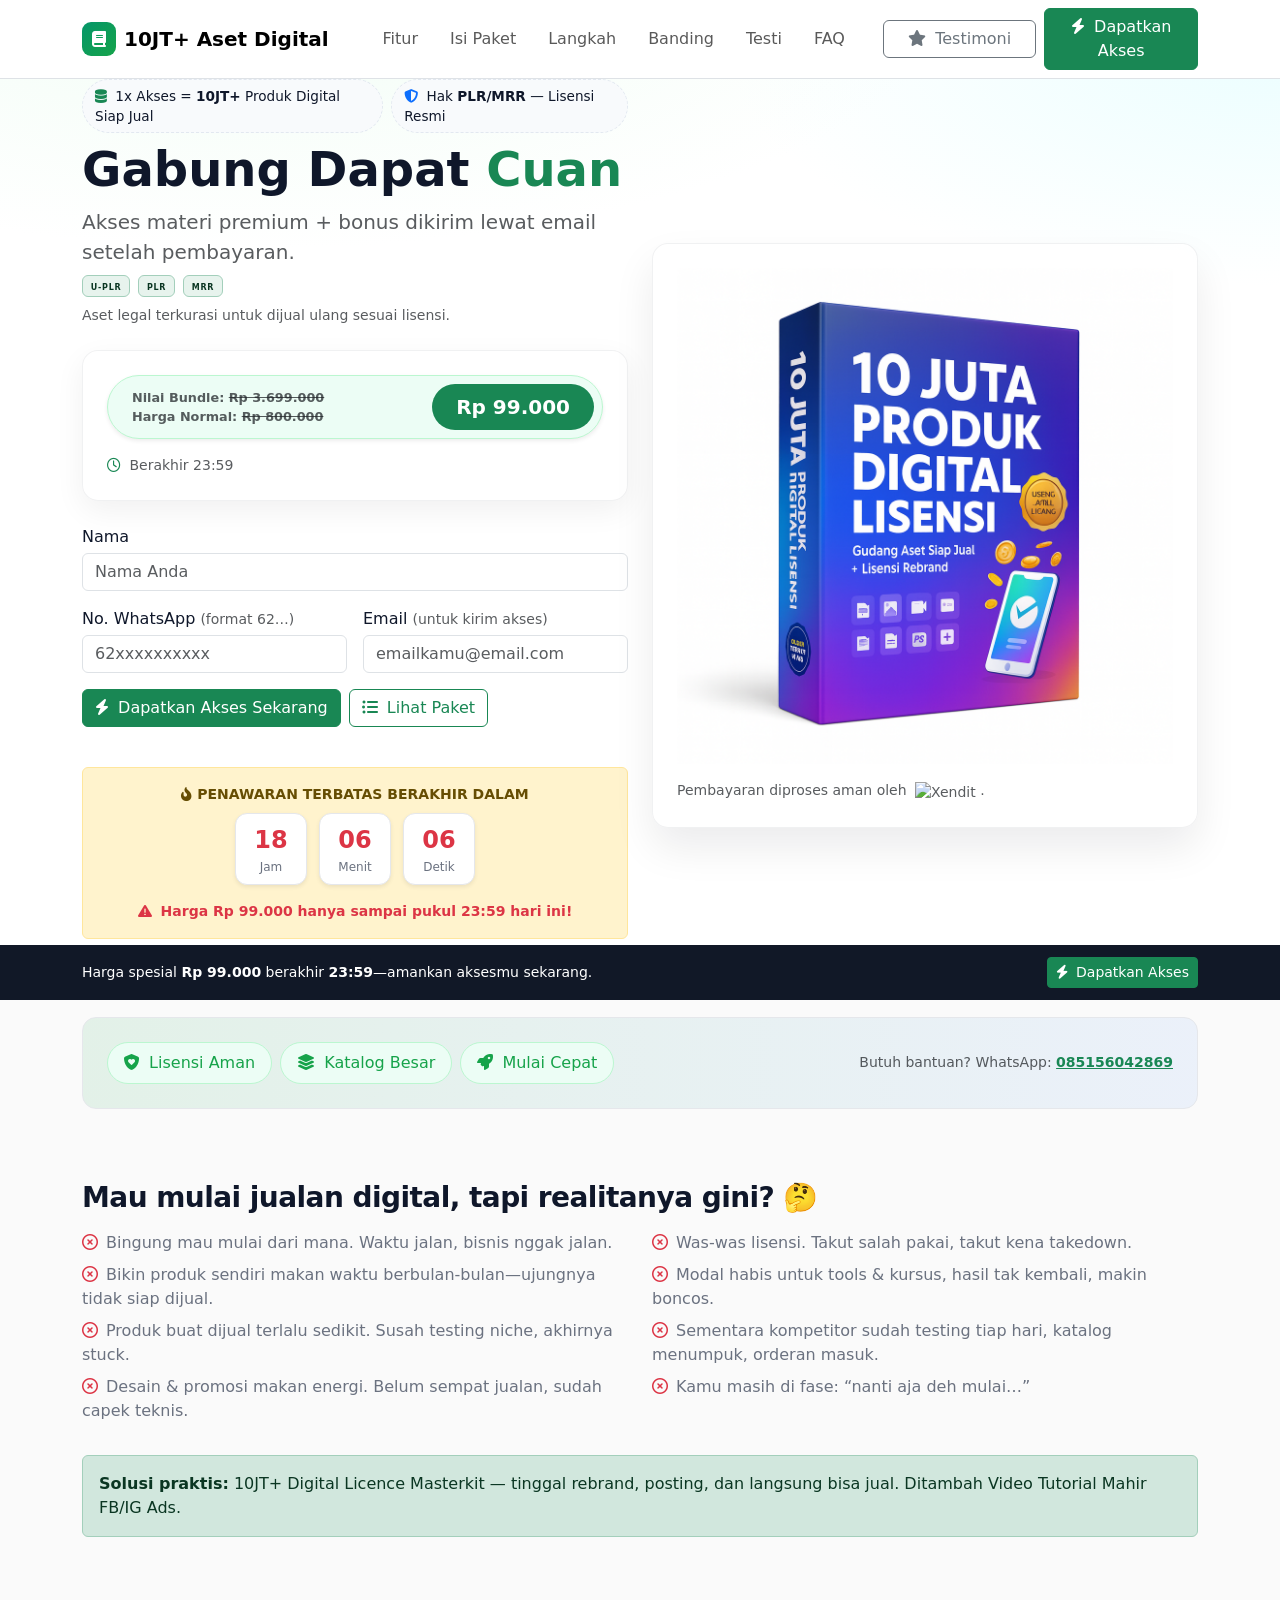
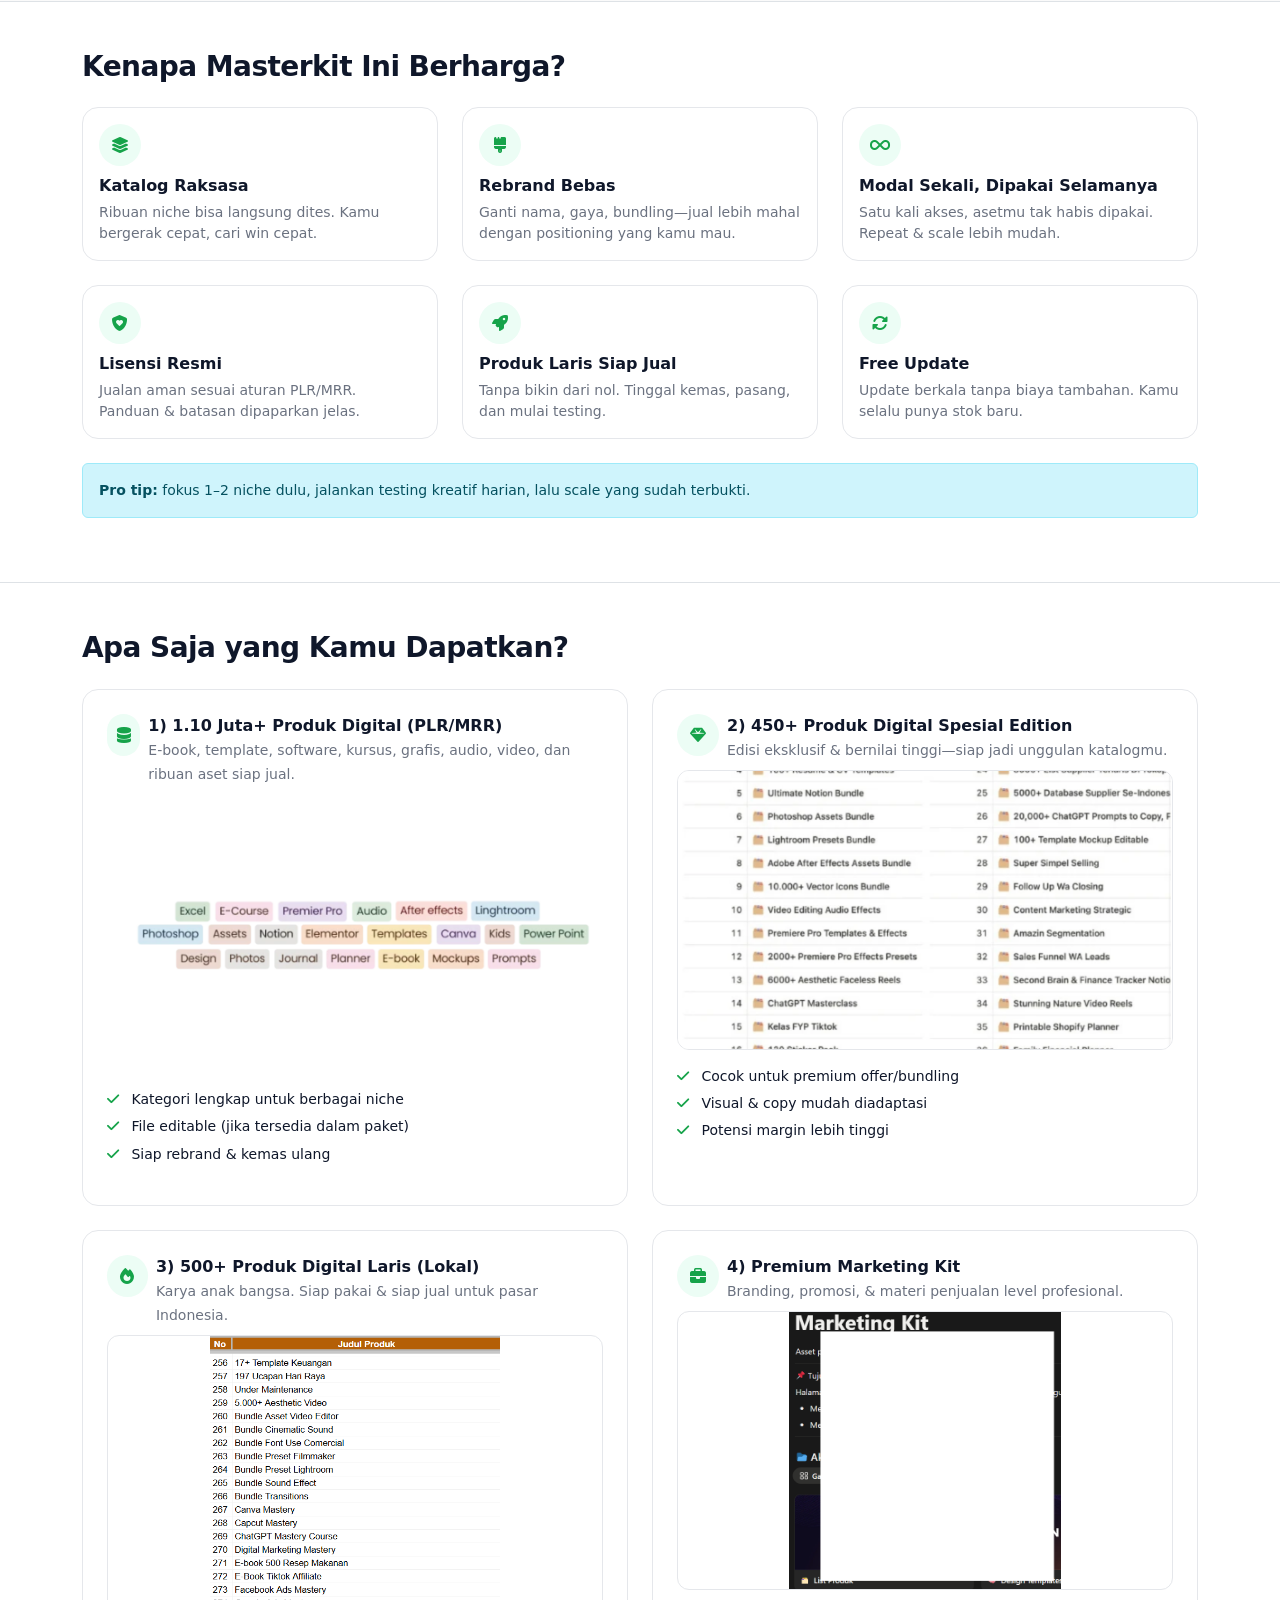
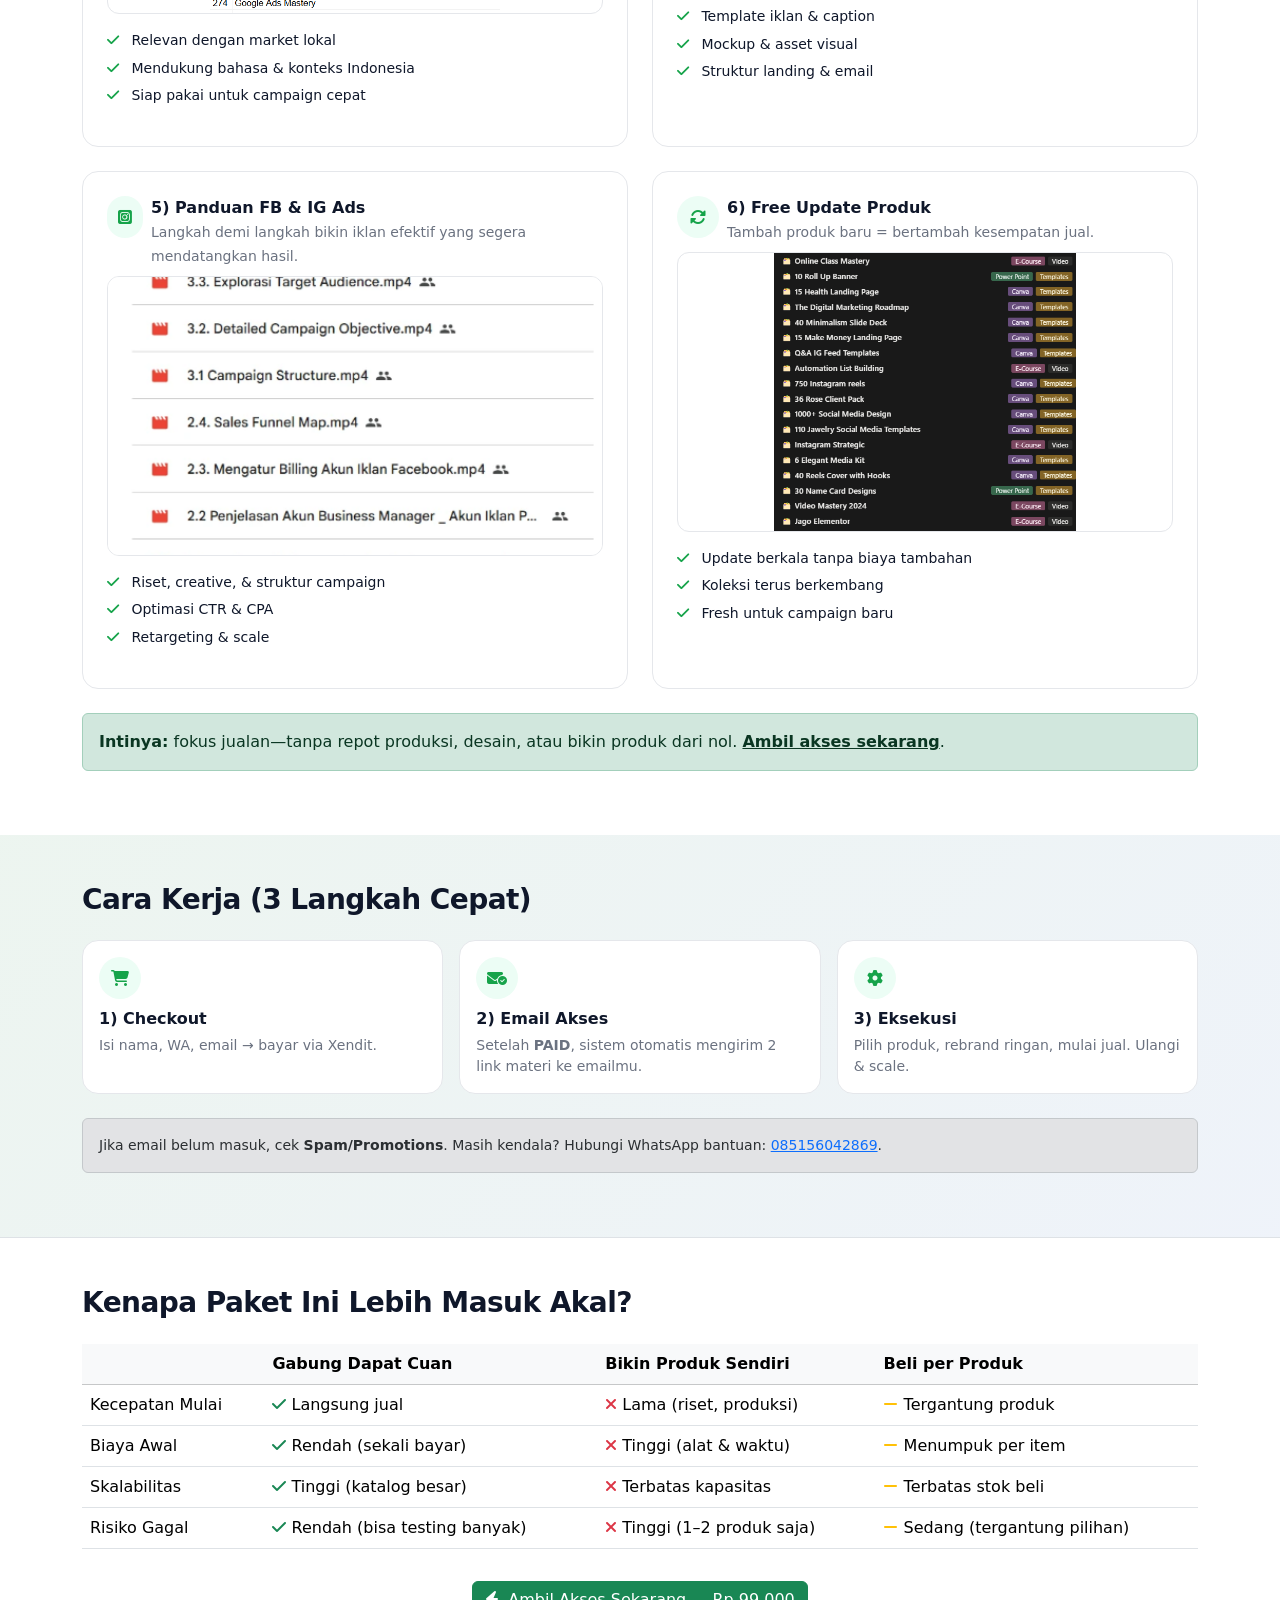
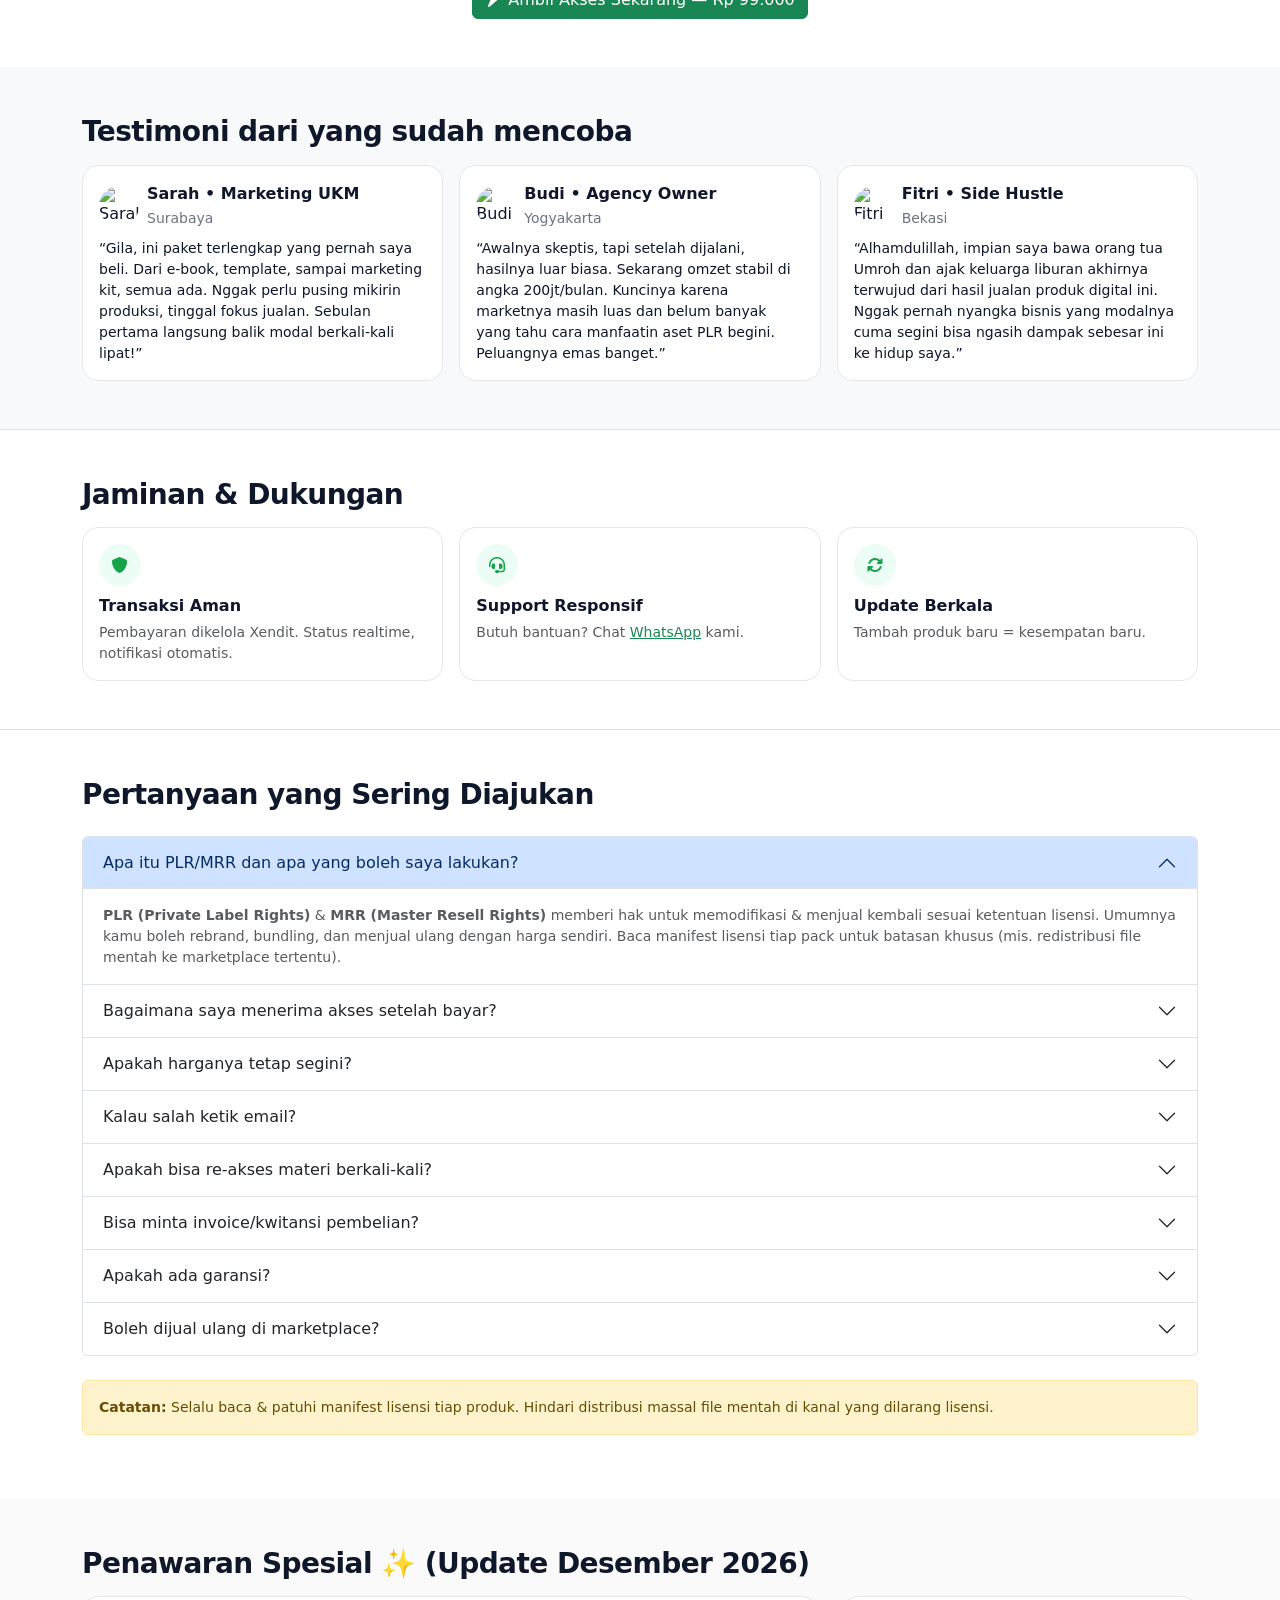
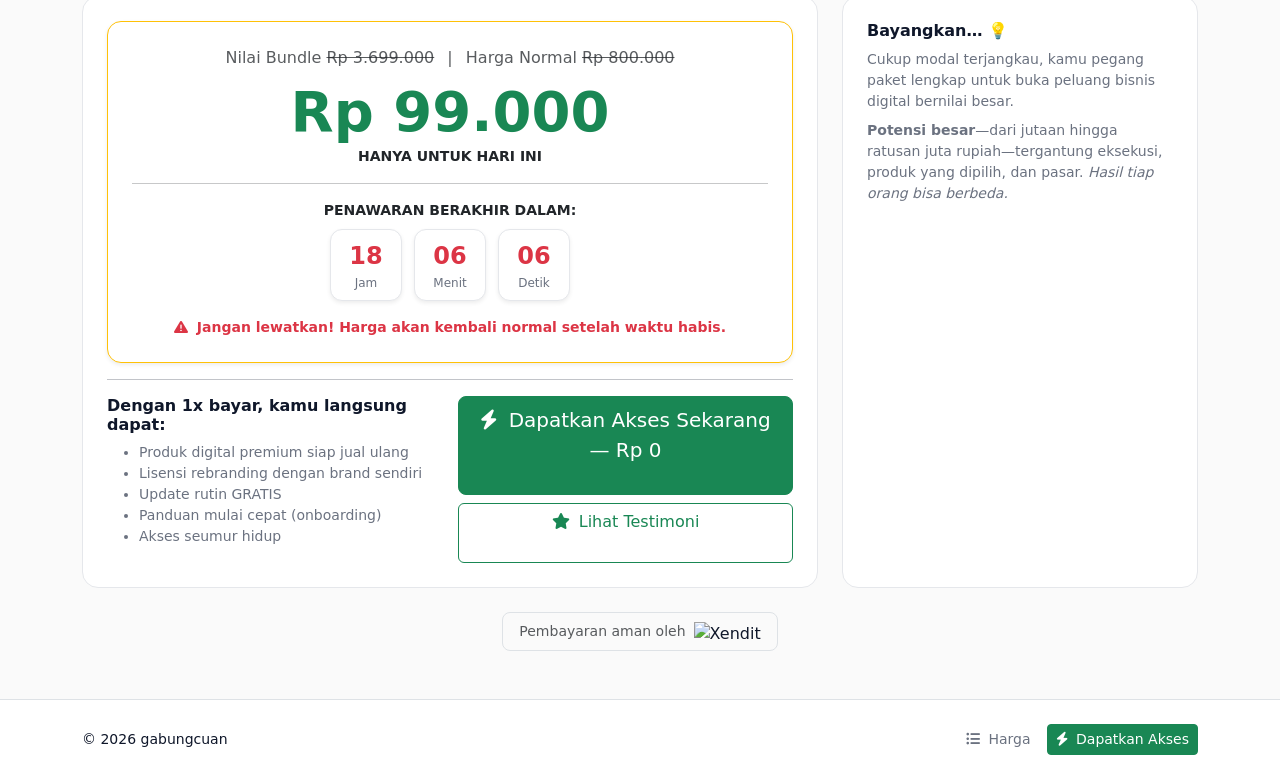
==== index.html @ 5f7d35e4 "Update index.html" ====
<!doctype html>
<html lang="id">
<head>
  <!-- =======================================================================
       INDEX.HTML — GABUNG DAPAT CUAN (Landing + Checkout)
       - Harga diambil dari assets/config.js → CONFIG.PRODUCT_DEFAULT.price
       - Submit form → assets/app.js → /api/create-invoice (Cloudflare Worker)
       - Meta Pixel: assets/pixel.js (pakai CONFIG.PIXEL_ID)
       - JSON-LD: placeholder #schema-product → diisi app.js
       ======================================================================= -->

  <meta charset="utf-8" />
  <title>Gabung Dapat Cuan — 10JT+ Produk Digital Siap Jual (PLR/MRR)</title>
  <meta name="viewport" content="width=device-width, initial-scale=1" />

  <!-- SEO / Open Graph -->
  <meta name="description" content="1x akses, produk digital siap jual ulang (PLR/MRR). Rebrand, posting, langsung jual. Link akses otomatis dikirim ke email setelah pembayaran berhasil." />
  <link rel="canonical" href="/" />
  <meta property="og:title" content="Gabung Dapat Cuan — Produk Digital Siap Jual (PLR/MRR)" />
  <meta property="og:description" content="Masterkit U-PLR, PLR & MRR. Rebrand bebas, katalog raksasa, update gratis. Ambil akses sekarang." />
  <meta property="og:type" content="website" />
  <meta property="og:image" content="assets/cover.jpg" />
  <meta property="og:site_name" content="gabungcuan" />

  <!-- Favicons -->
  <link rel="icon" href="assets/favicon.png" type="image/png" />
  <link rel="apple-touch-icon" href="assets/apple-touch-icon.png" />

  <!-- Bootstrap & Icons -->
  <link href="https://cdn.jsdelivr.net/npm/bootstrap@5.3.3/dist/css/bootstrap.min.css" rel="stylesheet" />
  <link href="https://cdnjs.cloudflare.com/ajax/libs/font-awesome/6.5.2/css/all.min.css" rel="stylesheet" />

  <!-- Custom Styles -->
  <link rel="stylesheet" href="assets/style.css" />

  <style>
    :root{
      --brand:#16a34a; --brand-ink:#0b1220; --muted:#6b7280; --soft:#ecfdf5; --ink:#0f172a;
      --bg:#fafafa; --border:#e5e7eb; --white:#fff;
    }
    html{ scroll-behavior:smooth; }
    body{ color:var(--ink); background:var(--bg); }
    .navbar{ backdrop-filter:saturate(140%) blur(6px); }
    .brand-badge{ width:34px;height:34px;border-radius:9px;background:linear-gradient(135deg,#059669,#16a34a);display:inline-block;position:relative; }
    .brand-badge:after{ content:"\f02d"; font:900 16px "Font Awesome 6 Free"; color:#fff; position:absolute; left:50%; top:50%; transform:translate(-50%,-50%); }
    .hero{
      background:
      radial-gradient(1200px 480px at 20% -10%, #f0fdf4 0, rgba(240,253,244,0) 60%),
      radial-gradient(1000px 420px at 100% 0%, #ecfeff 0, rgba(236,254,255,0) 55%),
      #ffffff;
    }
    .glass{ background:rgba(255,255,255,.7); backdrop-filter:blur(10px); border:1px solid rgba(15,23,42,.06); border-radius:16px; box-shadow:0 20px 40px rgba(2,6,23,.08);}
    .check-pill{ background:#f8fafc;border:1px dashed #e2e8f0;border-radius:999px;padding:.35rem .75rem;font-size:.85rem }
    .icon-circle{ width:42px;height:42px;border-radius:999px;display:inline-flex;align-items:center;justify-content:center;background:var(--soft);color:var(--brand);}
    .muted{ color:var(--muted)!important; }
    .section-title{ font-weight:800; letter-spacing:-.02em; }
    .price-tag{ display:inline-flex;align-items:center;gap:.5rem;background:#eefcf3;border:1px solid #e5e7eb;border-radius:999px;padding:.4rem .8rem;font-weight:600;color:#1f2937; }
    .shadow-soft{ box-shadow:0 10px 30px rgba(2,6,23,.06); }
    .ratio-thumb{ border:1px solid #e5e7eb;border-radius:12px;overflow:hidden; }
    .count-box{ display:flex;gap:.75rem;flex-wrap:wrap; }
    .time{ min-width:72px;text-align:center;padding:.5rem .65rem;border-radius:.75rem;background:#fff;border:1px solid #e5e7eb; }
    .time .num{ font-size:1.5rem;font-weight:800;color:#111827; }
    .time .lab{ font-size:.75rem;color:#6b7280; }
    .floating-cta{ position:fixed;left:0;right:0;bottom:-100px;background:#111827;color:#fff;z-index:9999;transition:bottom .35s ease;padding:.75rem 1rem; }
    .floating-cta.show{ bottom:0; }
    .bg-stripe{ background:linear-gradient(135deg,rgba(22,163,74,.06),rgba(59,130,246,.06)); }
    .smallcaps{font-variant:all-small-caps;letter-spacing:.06em}
    .card-lite{ border:1px solid var(--border); border-radius:16px; background:#fff; }
    .list-check li{ margin-bottom:.4rem; }
    .list-check .fa-check{ color:#16a34a }
    .table-compare th, .table-compare td{ vertical-align:middle; }
    .lh-tight{ line-height:1.2 }
    .badge-soft{
      background:var(--soft);color:var(--brand);border:1px solid #bbf7d0;
    }
    .grid-logos img{ height:30px; opacity:.8 }
    .cta-strip{
      background:linear-gradient(90deg, rgba(22,163,74,.1), rgba(59,130,246,.08));
      border:1px solid var(--border); border-radius:14px;
    }
  </style>

  <!-- 1) Config harus loaded dulu (pakai versioning utk cache-busting) -->
  <script src="assets/config.js?v=2025-10-18-03"></script>
  <!-- 2) Pixel loader (baca CONFIG.PIXEL_ID) -->
  <script src="assets/pixel.js?v=2025-10-18-03" defer></script>

  <!-- JSON-LD diisi dinamis oleh assets/app.js -->
  <script id="schema-product" type="application/ld+json"></script>
</head>
<body>

  <!-- ============================== NAVBAR ============================== -->
  <nav class="navbar navbar-expand-lg bg-white border-bottom sticky-top">
    <div class="container">
      <a class="navbar-brand d-flex align-items-center gap-2" href="#">
        <span class="brand-badge"></span>
        <span class="fw-bold">10JT+ Aset Digital</span>
      </a>

      <button class="navbar-toggler" type="button" data-bs-toggle="collapse" data-bs-target="#nav">
        <span class="navbar-toggler-icon"></span>
      </button>

      <div id="nav" class="collapse navbar-collapse">
        <ul class="navbar-nav mx-auto align-items-lg-center gap-lg-3">
          <li class="nav-item"><a class="nav-link" href="#fitur">Fitur</a></li>
          <li class="nav-item"><a class="nav-link" href="#isi">Isi Paket</a></li>
          <li class="nav-item"><a class="nav-link" href="#langkah">Langkah</a></li>
          <li class="nav-item"><a class="nav-link" href="#banding">Banding</a></li>
          <li class="nav-item"><a class="nav-link" href="#testi">Testi</a></li>
          <li class="nav-item"><a class="nav-link" href="#faq">FAQ</a></li>
        </ul>

        <div class="d-flex align-items-center gap-2 flex-column flex-lg-row mt-3 mt-lg-0">
          <a class="btn btn-outline-secondary w-100 w-lg-auto" href="#testi">
            <i class="fa-solid fa-star me-1"></i> Testimoni
          </a>
          <a class="btn btn-success w-100 w-lg-auto" href="#checkout">
            <i class="fa-solid fa-bolt me-1"></i> Dapatkan Akses
          </a>
        </div>
      </div>
    </div>
  </nav>

  <!-- =============================== HERO =============================== -->
  <section class="hero py-6">
    <div class="container">
      <div class="row g-4 align-items-center">
        <div class="col-lg-6">
          <div class="d-flex align-items-center gap-2 mb-2">
            <span class="check-pill"><i class="fa-solid fa-database me-1 text-success"></i> 1x Akses = <strong>10JT+</strong> Produk Digital Siap Jual</span>
            <span class="check-pill d-none d-md-inline"><i class="fa-solid fa-shield-halved me-1 text-primary"></i> Hak <strong>PLR/MRR</strong> — Lisensi Resmi</span>
          </div>

          <h1 class="display-5 fw-bold mb-2 lh-tight">Gabung Dapat <span class="text-success">Cuan</span></h1>
          <p class="lead text-muted mb-2" id="prodDesc">
            Tanpa produksi sendiri. Rebrand, posting, langsung jual. Katalog besar, niche luas, eksekusi makin cepat.
          </p>

          <div class="d-flex align-items-center gap-2 mb-2">
            <span class="badge bg-success bg-opacity-10 text-success-emphasis border border-success-subtle fw-semibold smallcaps">U-PLR</span>
            <span class="badge bg-success bg-opacity-10 text-success-emphasis border border-success-subtle fw-semibold smallcaps">PLR</span>
            <span class="badge bg-success bg-opacity-10 text-success-emphasis border border-success-subtle fw-semibold smallcaps">MRR</span>
          </div>
          <p class="text-muted small mb-4">Aset legal terkurasi untuk dijual ulang sesuai lisensi.</p>

          <!-- PRICE & DEADLINE -->
          <div class="glass p-3 p-md-4 mb-4 shadow-soft" id="checkout">
            <div class="d-flex align-items-center justify-content-between flex-wrap gap-3">
              <div class="price-tag shadow-sm rounded-pill d-flex align-items-center justify-content-between p-2" style="background-color:#ecfdf5;border:1px solid #bbf7d0;flex-grow:1;">
                <div class="px-3">
                  <span class="d-block text-muted" style="font-size:.8rem;">Nilai Bundle: <s>Rp 3.699.000</s></span>
                  <span class="d-block text-muted" style="font-size:.8rem;">Harga Normal: <s>Rp 800.000</s></span>
                </div>
                <div class="bg-success text-white rounded-pill px-4 py-2">
                  <strong class="fs-5" id="priceBadge">Rp 0</strong>
                </div>
              </div>
              <div class="small text-muted text-nowrap">
                <i class="fa-regular fa-clock me-1 text-success"></i> Berakhir 23:59
              </div>
            </div>
          </div>

          <!-- FORM CHECKOUT -->
          <form id="leadForm" class="row g-3 needs-validation" novalidate>
            <div class="col-12">
              <label class="form-label mb-1">Nama</label>
              <input class="form-control" id="nama" placeholder="Nama Anda" required />
              <div class="invalid-feedback">Nama wajib diisi.</div>
            </div>
            <div class="col-md-6">
              <label class="form-label mb-1">No. WhatsApp <small class="text-muted">(format 62…)</small></label>
              <input class="form-control" id="wa" placeholder="62xxxxxxxxxx" pattern="^62[0-9]{8,15}$" required />
              <div class="invalid-feedback">Gunakan format 62 diikuti angka (contoh: 62812xxxxxxx).</div>
            </div>
            <div class="col-md-6">
              <label class="form-label mb-1">Email <small class="text-muted">(untuk kirim akses)</small></label>
              <input class="form-control" id="email" type="email" placeholder="emailkamu@email.com" required />
              <div class="invalid-feedback">Isi email yang valid.</div>
            </div>
            <div class="col-12 d-grid d-md-flex gap-2">
              <button type="submit" id="btnBayar" class="btn btn-success">
                <i class="fa-solid fa-bolt me-1"></i> Dapatkan Akses Sekarang
              </button>
              <a class="btn btn-outline-success" href="#harga"><i class="fa-solid fa-list-ul me-1"></i> Lihat Paket</a>
            </div>
            <div class="col-12"><div id="msg" class="small text-muted"></div></div>
          </form>

          <!-- Countdown -->
          <div class="alert alert-warning text-center mt-4" role="alert">
            <div class="small text-uppercase fw-bold mb-2">
              <i class="fa-solid fa-fire-flame-curved"></i> Penawaran Terbatas Berakhir Dalam
            </div>
            <div class="count-box justify-content-center" id="countdown">
              <div class="time shadow-sm"><div class="num text-danger" id="h">09</div><div class="lab">Jam</div></div>
              <div class="time shadow-sm"><div class="num text-danger" id="m">44</div><div class="lab">Menit</div></div>
              <div class="time shadow-sm"><div class="num text-danger" id="s">54</div><div class="lab">Detik</div></div>
            </div>
            <div class="small mt-3 fw-bold text-danger">
              <i class="fa-solid fa-triangle-exclamation me-1"></i> Harga <span id="priceInline">Rp 0</span> hanya sampai pukul 23:59 hari ini!
            </div>
          </div>

          <div class="d-flex align-items-center gap-3">
            <a href="#pain" class="btn btn-outline-secondary"><i class="fa-solid fa-circle-down me-1"></i> Kenapa Perlu Sekarang</a>
            <a href="#isi" class="btn btn-link text-decoration-none"><i class="fa-solid fa-box-open me-1"></i> Lihat Isi Paket</a>
          </div>
        </div>

        <div class="col-lg-6">
          <div class="glass p-3 p-md-4">
            <div class="row g-3">
              <div class="col-12">
                <!-- Gambar utama / hero -->
                <img src="assets/1759329657580-1755852698-min.jpg" class="img-fluid" alt="10 Jt+ Asset Digital" loading="lazy" />
              </div>
            </div>
            <div class="mt-3 small text-muted">
              Pembayaran diproses aman oleh
              <img src="https://upload.wikimedia.org/wikipedia/commons/4/47/Xendit_Logo.png" width="72" alt="Xendit" class="ms-1 align-text-top" />
              .
            </div>
          </div><!-- /glass -->
        </div>
      </div>
    </div>
  </section>

  <!-- =============================== TRUST ============================== -->
  <section class="py-4">
    <div class="container">
      <div class="cta-strip p-3 p-md-4 d-flex flex-column flex-md-row align-items-center justify-content-between gap-3">
        <div class="d-flex align-items-center gap-2">
          <span class="badge-soft rounded-pill px-3 py-2"><i class="fa-solid fa-shield-heart me-1"></i> Lisensi Aman</span>
          <span class="badge-soft rounded-pill px-3 py-2"><i class="fa-solid fa-layer-group me-1"></i> Katalog Besar</span>
          <span class="badge-soft rounded-pill px-3 py-2"><i class="fa-solid fa-rocket me-1"></i> Mulai Cepat</span>
        </div>
        <div class="small text-muted">Butuh bantuan? WhatsApp: <a id="waHelp" href="#" class="link-success fw-semibold" target="_blank" rel="noopener">085156042869</a></div>
      </div>
    </div>
  </section>

  <!-- =============================== PAIN =============================== -->
  <section id="pain" class="py-5">
    <div class="container">
      <h2 class="section-title h3 mb-3">Mau mulai jualan digital, tapi realitanya gini? 🤔</h2>
      <div class="row g-3 g-md-4">
        <div class="col-md-6">
          <ul class="list-unstyled muted">
            <li class="mb-2"><i class="fa-regular fa-circle-xmark me-2 text-danger"></i>Bingung mau mulai dari mana. Waktu jalan, bisnis nggak jalan.</li>
            <li class="mb-2"><i class="fa-regular fa-circle-xmark me-2 text-danger"></i>Bikin produk sendiri makan waktu berbulan-bulan—ujungnya tidak siap dijual.</li>
            <li class="mb-2"><i class="fa-regular fa-circle-xmark me-2 text-danger"></i>Produk buat dijual terlalu sedikit. Susah testing niche, akhirnya stuck.</li>
            <li class="mb-2"><i class="fa-regular fa-circle-xmark me-2 text-danger"></i>Desain & promosi makan energi. Belum sempat jualan, sudah capek teknis.</li>
          </ul>
        </div>
        <div class="col-md-6">
          <ul class="list-unstyled muted">
            <li class="mb-2"><i class="fa-regular fa-circle-xmark me-2 text-danger"></i>Was-was lisensi. Takut salah pakai, takut kena takedown.</li>
            <li class="mb-2"><i class="fa-regular fa-circle-xmark me-2 text-danger"></i>Modal habis untuk tools & kursus, hasil tak kembali, makin boncos.</li>
            <li class="mb-2"><i class="fa-regular fa-circle-xmark me-2 text-danger"></i>Sementara kompetitor sudah testing tiap hari, katalog menumpuk, orderan masuk.</li>
            <li class="mb-2"><i class="fa-regular fa-circle-xmark me-2 text-danger"></i>Kamu masih di fase: “nanti aja deh mulai…”</li>
          </ul>
        </div>
      </div>
      <div class="alert alert-success mt-3"><strong>Solusi praktis:</strong> 10JT+ Digital Licence Masterkit — tinggal rebrand, posting, dan langsung bisa jual. Ditambah Video Tutorial Mahir FB/IG Ads.</div>
    </div>
  </section>

  <!-- ============================== BENEFIT ============================= -->
  <section id="fitur" class="py-5 bg-white border-top">
    <div class="container">
      <h2 class="section-title h3 mb-4">Kenapa Masterkit Ini Berharga?</h2>
      <div class="row g-3 g-md-4">
        <div class="col-md-4">
          <div class="p-3 card-lite h-100">
            <div class="icon-circle mb-2"><i class="fa-solid fa-layer-group"></i></div>
            <div class="fw-semibold mb-1">Katalog Raksasa</div>
            <div class="muted small">Ribuan niche bisa langsung dites. Kamu bergerak cepat, cari win cepat.</div>
          </div>
        </div>
        <div class="col-md-4">
          <div class="p-3 card-lite h-100">
            <div class="icon-circle mb-2"><i class="fa-solid fa-brush"></i></div>
            <div class="fw-semibold mb-1">Rebrand Bebas</div>
            <div class="muted small">Ganti nama, gaya, bundling—jual lebih mahal dengan positioning yang kamu mau.</div>
          </div>
        </div>
        <div class="col-md-4">
          <div class="p-3 card-lite h-100">
            <div class="icon-circle mb-2"><i class="fa-solid fa-infinity"></i></div>
            <div class="fw-semibold mb-1">Modal Sekali, Dipakai Selamanya</div>
            <div class="muted small">Satu kali akses, asetmu tak habis dipakai. Repeat & scale lebih mudah.</div>
          </div>
        </div>

        <div class="col-md-4">
          <div class="p-3 card-lite h-100">
            <div class="icon-circle mb-2"><i class="fa-solid fa-shield-heart"></i></div>
            <div class="fw-semibold mb-1">Lisensi Resmi</div>
            <div class="muted small">Jualan aman sesuai aturan PLR/MRR. Panduan & batasan dipaparkan jelas.</div>
          </div>
        </div>
        <div class="col-md-4">
          <div class="p-3 card-lite h-100">
            <div class="icon-circle mb-2"><i class="fa-solid fa-rocket"></i></div>
            <div class="fw-semibold mb-1">Produk Laris Siap Jual</div>
            <div class="muted small">Tanpa bikin dari nol. Tinggal kemas, pasang, dan mulai testing.</div>
          </div>
        </div>
        <div class="col-md-4">
          <div class="p-3 card-lite h-100">
            <div class="icon-circle mb-2"><i class="fa-solid fa-rotate"></i></div>
            <div class="fw-semibold mb-1">Free Update</div>
            <div class="muted small">Update berkala tanpa biaya tambahan. Kamu selalu punya stok baru.</div>
          </div>
        </div>
      </div>

      <div class="alert alert-info mt-4 small">
        <strong>Pro tip:</strong> fokus 1–2 niche dulu, jalankan testing kreatif harian, lalu scale yang sudah terbukti.
      </div>
    </div>
  </section>

  <!-- ============================= WHAT YOU GET ========================= -->
  <section id="isi" class="py-5 bg-white border-top">
    <div class="container">
      <h2 class="section-title h3 mb-4">Apa Saja yang Kamu Dapatkan?</h2>

      <div class="row g-4">
        <div class="col-md-6">
          <div class="p-4 card-lite h-100">
            <div class="d-flex align-items-start gap-2 mb-2">
              <span class="icon-circle"><i class="fa-solid fa-database"></i></span>
              <div>
                <div class="fw-semibold">1) 1.10 Juta+ Produk Digital (PLR/MRR)</div>
                <small class="muted">E-book, template, software, kursus, grafis, audio, video, dan ribuan aset siap jual.</small>
              </div>
            </div>
            <div class="ratio ratio-16x9 bg-white">
              <img src="assets/kisi-kisi-produk.jpg" class="object-fit-contain" alt="Kisi-kisi Produk" loading="lazy" />
            </div>
            <ul class="list-unstyled list-check mt-3 small">
              <li><i class="fa-solid fa-check me-2"></i> Kategori lengkap untuk berbagai niche</li>
              <li><i class="fa-solid fa-check me-2"></i> File editable (jika tersedia dalam paket)</li>
              <li><i class="fa-solid fa-check me-2"></i> Siap rebrand & kemas ulang</li>
            </ul>
          </div>
        </div>

        <div class="col-md-6">
          <div class="p-4 card-lite h-100">
            <div class="d-flex align-items-start gap-2 mb-2">
              <span class="icon-circle"><i class="fa-solid fa-gem"></i></span>
              <div>
                <div class="fw-semibold">2) 450+ Produk Digital Spesial Edition</div>
                <small class="muted">Edisi eksklusif & bernilai tinggi—siap jadi unggulan katalogmu.</small>
              </div>
            </div>
            <div class="ratio ratio-16x9 ratio-thumb bg-white">
              <img src="assets/spesial-edition.jpg" class="w-100 h-100 object-fit-cover" alt="Spesial Edition" loading="lazy" />
            </div>
            <ul class="list-unstyled list-check mt-3 small">
              <li><i class="fa-solid fa-check me-2"></i> Cocok untuk premium offer/bundling</li>
              <li><i class="fa-solid fa-check me-2"></i> Visual & copy mudah diadaptasi</li>
              <li><i class="fa-solid fa-check me-2"></i> Potensi margin lebih tinggi</li>
            </ul>
          </div>
        </div>

        <div class="col-md-6">
          <div class="p-4 card-lite h-100">
            <div class="d-flex align-items-start gap-2 mb-2">
              <span class="icon-circle"><i class="fa-solid fa-fire"></i></span>
              <div>
                <div class="fw-semibold">3) 500+ Produk Digital Laris (Lokal)</div>
                <small class="muted">Karya anak bangsa. Siap pakai & siap jual untuk pasar Indonesia.</small>
              </div>
            </div>
            <div class="ratio ratio-16x9 ratio-thumb bg-white">
              <img src="assets/laris-lokal.jpg" class="object-fit-contain" alt="Produk Laris Lokal" loading="lazy" />
            </div>
            <ul class="list-unstyled list-check mt-3 small">
              <li><i class="fa-solid fa-check me-2"></i> Relevan dengan market lokal</li>
              <li><i class="fa-solid fa-check me-2"></i> Mendukung bahasa & konteks Indonesia</li>
              <li><i class="fa-solid fa-check me-2"></i> Siap pakai untuk campaign cepat</li>
            </ul>
          </div>
        </div>

        <div class="col-md-6">
          <div class="p-4 card-lite h-100">
            <div class="d-flex align-items-start gap-2 mb-2">
              <span class="icon-circle"><i class="fa-solid fa-briefcase"></i></span>
              <div>
                <div class="fw-semibold">4) Premium Marketing Kit</div>
                <small class="muted">Branding, promosi, & materi penjualan level profesional.</small>
              </div>
            </div>
            <div class="ratio ratio-16x9 ratio-thumb bg-white">
              <img src="assets/1755760411026-Desain-tanpa-judul-10.jpg" class="object-fit-contain" alt="Marketing Kit" loading="lazy" />
            </div>
            <ul class="list-unstyled list-check mt-3 small">
              <li><i class="fa-solid fa-check me-2"></i> Template iklan & caption</li>
              <li><i class="fa-solid fa-check me-2"></i> Mockup & asset visual</li>
              <li><i class="fa-solid fa-check me-2"></i> Struktur landing & email</li>
            </ul>
          </div>
        </div>

        <div class="col-md-6">
          <div class="p-4 card-lite h-100">
            <div class="d-flex align-items-start gap-2 mb-2">
              <span class="icon-circle"><i class="fa-brands fa-square-instagram"></i></span>
              <div>
                <div class="fw-semibold">5) Panduan FB & IG Ads</div>
                <small class="muted">Langkah demi langkah bikin iklan efektif yang segera mendatangkan hasil.</small>
              </div>
            </div>
            <div class="ratio ratio-16x9 ratio-thumb bg-white">
              <img src="assets/panduan-ads.jpg" class="w-100 h-100 object-fit-cover" alt="Panduan Ads" loading="lazy" />
            </div>
            <ul class="list-unstyled list-check mt-3 small">
              <li><i class="fa-solid fa-check me-2"></i> Riset, creative, & struktur campaign</li>
              <li><i class="fa-solid fa-check me-2"></i> Optimasi CTR & CPA</li>
              <li><i class="fa-solid fa-check me-2"></i> Retargeting & scale</li>
            </ul>
          </div>
        </div>

        <div class="col-md-6">
          <div class="p-4 card-lite h-100">
            <div class="d-flex align-items-start gap-2 mb-2">
              <span class="icon-circle"><i class="fa-solid fa-rotate"></i></span>
              <div>
                <div class="fw-semibold">6) Free Update Produk</div>
                <small class="muted">Tambah produk baru = bertambah kesempatan jual.</small>
              </div>
            </div>
            <div class="ratio ratio-16x9 ratio-thumb bg-white">
              <img src="assets/update-rutin.jpg" class="object-fit-contain" alt="Update Produk" loading="lazy" />
            </div>
            <ul class="list-unstyled list-check mt-3 small">
              <li><i class="fa-solid fa-check me-2"></i> Update berkala tanpa biaya tambahan</li>
              <li><i class="fa-solid fa-check me-2"></i> Koleksi terus berkembang</li>
              <li><i class="fa-solid fa-check me-2"></i> Fresh untuk campaign baru</li>
            </ul>
          </div>
        </div>
      </div>

      <div class="alert alert-success mt-4">
        <strong>Intinya:</strong> fokus jualan—tanpa repot produksi, desain, atau bikin produk dari nol. <a href="#checkout" class="alert-link">Ambil akses sekarang</a>.
      </div>
    </div>
  </section>

  <!-- ============================== HOW IT WORKS ======================== -->
  <section id="langkah" class="py-5 bg-stripe">
    <div class="container">
      <h2 class="section-title h3 mb-4">Cara Kerja (3 Langkah Cepat)</h2>
      <div class="row g-3">
        <div class="col-md-4">
          <div class="p-3 card-lite h-100">
            <div class="icon-circle mb-2"><i class="fa-solid fa-cart-shopping"></i></div>
            <div class="fw-semibold mb-1">1) Checkout</div>
            <div class="muted small">Isi nama, WA, email → bayar via Xendit.</div>
          </div>
        </div>
        <div class="col-md-4">
          <div class="p-3 card-lite h-100">
            <div class="icon-circle mb-2"><i class="fa-solid fa-envelope-circle-check"></i></div>
            <div class="fw-semibold mb-1">2) Email Akses</div>
            <div class="muted small">Setelah <b>PAID</b>, sistem otomatis mengirim 2 link materi ke emailmu.</div>
          </div>
        </div>
        <div class="col-md-4">
          <div class="p-3 card-lite h-100">
            <div class="icon-circle mb-2"><i class="fa-solid fa-gear"></i></div>
            <div class="fw-semibold mb-1">3) Eksekusi</div>
            <div class="muted small">Pilih produk, rebrand ringan, mulai jual. Ulangi & scale.</div>
          </div>
        </div>
      </div>

      <div class="alert alert-secondary mt-4 small">
        Jika email belum masuk, cek <b>Spam/Promotions</b>. Masih kendala? Hubungi WhatsApp bantuan: <a id="faqWA" href="#" target="_blank" rel="noopener">085156042869</a>.
      </div>
    </div>
  </section>

  <!-- ============================== COMPARISON ========================== -->
  <section id="banding" class="py-5 bg-white border-top">
    <div class="container">
      <h2 class="section-title h3 mb-4">Kenapa Paket Ini Lebih Masuk Akal?</h2>
      <div class="table-responsive">
        <table class="table table-compare align-middle">
          <thead class="table-light">
            <tr>
              <th> </th>
              <th>Gabung Dapat Cuan</th>
              <th>Bikin Produk Sendiri</th>
              <th>Beli per Produk</th>
            </tr>
          </thead>
          <tbody>
            <tr>
              <td>Kecepatan Mulai</td>
              <td><i class="fa-solid fa-check text-success"></i> Langsung jual</td>
              <td><i class="fa-solid fa-xmark text-danger"></i> Lama (riset, produksi)</td>
              <td><i class="fa-solid fa-minus text-warning"></i> Tergantung produk</td>
            </tr>
            <tr>
              <td>Biaya Awal</td>
              <td><i class="fa-solid fa-check text-success"></i> Rendah (sekali bayar)</td>
              <td><i class="fa-solid fa-xmark text-danger"></i> Tinggi (alat & waktu)</td>
              <td><i class="fa-solid fa-minus text-warning"></i> Menumpuk per item</td>
            </tr>
            <tr>
              <td>Skalabilitas</td>
              <td><i class="fa-solid fa-check text-success"></i> Tinggi (katalog besar)</td>
              <td><i class="fa-solid fa-xmark text-danger"></i> Terbatas kapasitas</td>
              <td><i class="fa-solid fa-minus text-warning"></i> Terbatas stok beli</td>
            </tr>
            <tr>
              <td>Risiko Gagal</td>
              <td><i class="fa-solid fa-check text-success"></i> Rendah (bisa testing banyak)</td>
              <td><i class="fa-solid fa-xmark text-danger"></i> Tinggi (1–2 produk saja)</td>
              <td><i class="fa-solid fa-minus text-warning"></i> Sedang (tergantung pilihan)</td>
            </tr>
          </tbody>
        </table>
      </div>

      <div class="text-center mt-3">
        <a class="btn btn-success" href="#checkout"><i class="fa-solid fa-bolt me-1"></i> Ambil Akses Sekarang — <span id="priceCta">Rp 0</span></a>
      </div>
    </div>
  </section>

  <!-- ============================== TESTIMONIALS ======================== -->
  <section id="testi" class="py-5 bg-light">
    <div class="container">
      <h2 class="section-title h3 mb-3">Testimoni dari yang sudah mencoba</h2>
      <div class="row g-3">
        <div class="col-md-4">
          <div class="p-3 card-lite h-100 bg-white d-flex flex-column">
            <div class="d-flex align-items-center gap-2 mb-2">
              <img src="https://picsum.photos/seed/sarah/40/40" class="rounded-circle" width="40" height="40" alt="Sarah" />
              <div>
                <div class="fw-semibold">Sarah • Marketing UKM</div>
                <small class="muted">Surabaya</small>
              </div>
            </div>
            <div class="small mt-auto">“Gila, ini paket terlengkap yang pernah saya beli. Dari e-book, template, sampai marketing kit, semua ada. Nggak perlu pusing mikirin produksi, tinggal fokus jualan. Sebulan pertama langsung balik modal berkali-kali lipat!”</div>
          </div>
        </div>
        <div class="col-md-4">
          <div class="p-3 card-lite h-100 bg-white d-flex flex-column">
            <div class="d-flex align-items-center gap-2 mb-2">
              <img src="https://picsum.photos/seed/budi/40/40" class="rounded-circle" width="40" height="40" alt="Budi" />
              <div>
                <div class="fw-semibold">Budi • Agency Owner</div>
                <small class="muted">Yogyakarta</small>
              </div>
            </div>
            <div class="small mt-auto">“Awalnya skeptis, tapi setelah dijalani, hasilnya luar biasa. Sekarang omzet stabil di angka 200jt/bulan. Kuncinya karena marketnya masih luas dan belum banyak yang tahu cara manfaatin aset PLR begini. Peluangnya emas banget.”</div>
          </div>
        </div>
        <div class="col-md-4">
          <div class="p-3 card-lite h-100 bg-white d-flex flex-column">
            <div class="d-flex align-items-center gap-2 mb-2">
              <img src="https://picsum.photos/seed/fitri/40/40" class="rounded-circle" width="40" height="40" alt="Fitri" />
              <div>
                <div class="fw-semibold">Fitri • Side Hustle</div>
                <small class="muted">Bekasi</small>
              </div>
            </div>
            <div class="small mt-auto">“Alhamdulillah, impian saya bawa orang tua Umroh dan ajak keluarga liburan akhirnya terwujud dari hasil jualan produk digital ini. Nggak pernah nyangka bisnis yang modalnya cuma segini bisa ngasih dampak sebesar ini ke hidup saya.”</div>
          </div>
        </div>
      </div>
    </div>
  </section>

  <!-- ============================== JAMINAN ============================= -->
  <section class="py-5 bg-white border-top">
    <div class="container">
      <h2 class="section-title h3 mb-3">Jaminan & Dukungan</h2>
      <div class="row g-3">
        <div class="col-md-4">
          <div class="p-3 card-lite h-100">
            <div class="icon-circle mb-2"><i class="fa-solid fa-shield"></i></div>
            <div class="fw-semibold mb-1">Transaksi Aman</div>
            <div class="small text-muted">Pembayaran dikelola Xendit. Status realtime, notifikasi otomatis.</div>
          </div>
        </div>
        <div class="col-md-4">
          <div class="p-3 card-lite h-100">
            <div class="icon-circle mb-2"><i class="fa-solid fa-headset"></i></div>
            <div class="fw-semibold mb-1">Support Responsif</div>
            <div class="small text-muted">Butuh bantuan? Chat <a id="linkWA2" href="#" class="link-success">WhatsApp</a> kami.</div>
          </div>
        </div>
        <div class="col-md-4">
          <div class="p-3 card-lite h-100">
            <div class="icon-circle mb-2"><i class="fa-solid fa-rotate"></i></div>
            <div class="fw-semibold mb-1">Update Berkala</div>
            <div class="small text-muted">Tambah produk baru = kesempatan baru.</div>
          </div>
        </div>
      </div>
    </div>
  </section>

  <!-- ============================== FAQ (Panjang) ======================= -->
  <section id="faq" class="py-5 bg-white border-top">
    <div class="container">
      <h2 class="section-title h3 mb-4">Pertanyaan yang Sering Diajukan</h2>
      <div class="accordion" id="faqAcc">
        <!-- 1 -->
        <div class="accordion-item">
          <h2 class="accordion-header" id="q1">
            <button class="accordion-button" type="button" data-bs-toggle="collapse" data-bs-target="#a1">Apa itu PLR/MRR dan apa yang boleh saya lakukan?</button>
          </h2>
          <div id="a1" class="accordion-collapse collapse show" data-bs-parent="#faqAcc">
            <div class="accordion-body small text-muted">
              <strong>PLR (Private Label Rights)</strong> & <strong>MRR (Master Resell Rights)</strong> memberi hak untuk memodifikasi & menjual kembali sesuai ketentuan lisensi. Umumnya kamu boleh rebrand, bundling, dan menjual ulang dengan harga sendiri. Baca manifest lisensi tiap pack untuk batasan khusus (mis. redistribusi file mentah ke marketplace tertentu).
            </div>
          </div>
        </div>
        <!-- 2 -->
        <div class="accordion-item">
          <h2 class="accordion-header" id="q2">
            <button class="accordion-button collapsed" type="button" data-bs-toggle="collapse" data-bs-target="#a2">Bagaimana saya menerima akses setelah bayar?</button>
          </h2>
          <div id="a2" class="accordion-collapse collapse" data-bs-parent="#faqAcc">
            <div class="accordion-body small text-muted">
              Setelah status pembayaran <b>PAID</b> dari Xendit, sistem otomatis mengirim <b>2 link akses</b> ke email kamu. Jika belum masuk, cek <b>Spam/Promotions</b> atau hubungi WhatsApp bantuan.
            </div>
          </div>
        </div>
        <!-- 3 -->
        <div class="accordion-item">
          <h2 class="accordion-header" id="q3">
            <button class="accordion-button collapsed" type="button" data-bs-toggle="collapse" data-bs-target="#a3">Apakah harganya tetap segini?</button>
          </h2>
          <div id="a3" class="accordion-collapse collapse" data-bs-parent="#faqAcc">
            <div class="accordion-body small text-muted">
              Harga promo saat ini adalah <b><span id="priceFaq">Rp 0</span></b>. Promo bisa berubah sewaktu-waktu sesuai periode kampanye.
            </div>
          </div>
        </div>
        <!-- 4 -->
        <div class="accordion-item">
          <h2 class="accordion-header" id="q4">
            <button class="accordion-button collapsed" type="button" data-bs-toggle="collapse" data-bs-target="#a4">Kalau salah ketik email?</button>
          </h2>
          <div id="a4" class="accordion-collapse collapse" data-bs-parent="#faqAcc">
            <div class="accordion-body small text-muted">
              Tenang, kontak kami via WhatsApp di <a id="faqWA" href="#" target="_blank" rel="noopener">085156042869</a> dengan bukti pembayaran—kami bantu kirim ulang link akses.
            </div>
          </div>
        </div>
        <!-- 5 -->
        <div class="accordion-item">
          <h2 class="accordion-header" id="q5">
            <button class="accordion-button collapsed" type="button" data-bs-toggle="collapse" data-bs-target="#a5">Apakah bisa re-akses materi berkali-kali?</button>
          </h2>
          <div id="a5" class="accordion-collapse collapse" data-bs-parent="#faqAcc">
            <div class="accordion-body small text-muted">
              Ya. Link akses di email bisa kamu buka kapan saja. Mohon tidak membagikan link secara publik agar tetap sesuai lisensi.
            </div>
          </div>
        </div>
        <!-- 6 -->
        <div class="accordion-item">
          <h2 class="accordion-header" id="q6">
            <button class="accordion-button collapsed" type="button" data-bs-toggle="collapse" data-bs-target="#a6">Bisa minta invoice/kwitansi pembelian?</button>
          </h2>
          <div id="a6" class="accordion-collapse collapse" data-bs-parent="#faqAcc">
            <div class="accordion-body small text-muted">
              Bisa. Balas email akses atau chat WhatsApp, sebutkan detail (nama, email, tanggal transaksi) untuk kami kirimkan.
            </div>
          </div>
        </div>
        <!-- 7 -->
        <div class="accordion-item">
          <h2 class="accordion-header" id="q7">
            <button class="accordion-button collapsed" type="button" data-bs-toggle="collapse" data-bs-target="#a7">Apakah ada garansi?</button>
          </h2>
          <div id="a7" class="accordion-collapse collapse" data-bs-parent="#faqAcc">
            <div class="accordion-body small text-muted">
              Kami menyediakan bantuan teknis jika ada kendala akses. Untuk konten, ikuti batasan lisensi dan gunakan sesuai peruntukan.
            </div>
          </div>
        </div>
        <!-- 8 -->
        <div class="accordion-item">
          <h2 class="accordion-header" id="q8">
            <button class="accordion-button collapsed" type="button" data-bs-toggle="collapse" data-bs-target="#a8">Boleh dijual ulang di marketplace?</button>
          </h2>
          <div id="a8" class="accordion-collapse collapse" data-bs-parent="#faqAcc">
            <div class="accordion-body small text-muted">
              Tergantung manifest lisensi tiap produk. Beberapa melarang distribusi massal file mentah di marketplace tertentu.
            </div>
          </div>
        </div>
      </div>

      <div class="alert alert-warning mt-4 small">
        <strong>Catatan:</strong> Selalu baca & patuhi manifest lisensi tiap produk. Hindari distribusi massal file mentah di kanal yang dilarang lisensi.
      </div>
    </div>
  </section>

  <!-- ============================== PRICING ============================= -->
  <section id="harga" class="py-5">
    <div class="container">
      <h2 class="section-title h3 mb-3">Penawaran Spesial ✨ (Update <span id="offer-date"></span>)</h2>
      <div class="row g-4">
        <div class="col-lg-8">
          <div class="p-4 card-lite h-100">
            <div class="card shadow-sm border-warning">
              <div class="card-body text-center p-4">
                <div class="text-muted mb-2">
                  <span>Nilai Bundle <s>Rp 3.699.000</s></span>
                  <span class="mx-2">|</span>
                  <span>Harga Normal <s>Rp 800.000</s></span>
                </div>

                <div class="display-4 fw-bolder text-success" id="priceMain">Rp 0</div>
                <div class="small text-uppercase fw-bold mb-3">Hanya Untuk Hari Ini</div>

                <hr />

                <div class="small text-uppercase fw-bold mb-2">Penawaran Berakhir Dalam:</div>
                <div class="count-box justify-content-center mb-3">
                  <div class="time shadow-sm"><div class="num text-danger" id="h2">09</div><div class="lab">Jam</div></div>
                  <div class="time shadow-sm"><div class="num text-danger" id="m2">44</div><div class="lab">Menit</div></div>
                  <div class="time shadow-sm"><div class="num text-danger" id="s2">54</div><div class="lab">Detik</div></div>
                </div>
                <p class="small fw-bold text-danger mb-0">
                  <i class="fa-solid fa-triangle-exclamation me-1"></i> Jangan lewatkan! Harga akan kembali normal setelah waktu habis.
                </p>
              </div>
            </div>

            <hr class="my-3" />

            <div class="row g-3">
              <div class="col-md-6">
                <h6 class="fw-bold">Dengan 1x bayar, kamu langsung dapat:</h6>
                <ul class="small muted">
                  <li>Produk digital premium siap jual ulang</li>
                  <li>Lisensi rebranding dengan brand sendiri</li>
                  <li>Update rutin GRATIS</li>
                  <li>Panduan mulai cepat (onboarding)</li>
                  <li>Akses seumur hidup</li>
                </ul>
              </div>
              <div class="col-md-6 d-grid gap-2">
                <a class="btn btn-success btn-lg" href="#checkout">
                  <i class="fa-solid fa-bolt me-1"></i> Dapatkan Akses Sekarang — <span id="priceCta">Rp 0</span>
                </a>
                <a class="btn btn-outline-success" href="#testi"><i class="fa-solid fa-star me-1"></i> Lihat Testimoni</a>
              </div>
            </div>

          </div>
        </div>
        <div class="col-lg-4">
          <div class="p-4 card-lite h-100">
            <h6 class="fw-bold mb-2">Bayangkan… 💡</h6>
            <p class="small muted mb-2">
              Cukup modal terjangkau, kamu pegang paket lengkap untuk buka peluang bisnis digital bernilai besar.
            </p>
            <p class="small muted mb-0">
              <strong>Potensi besar</strong>—dari jutaan hingga ratusan juta rupiah—tergantung eksekusi, produk yang dipilih, dan pasar. <em>Hasil tiap orang bisa berbeda.</em>
            </p>
          </div>
        </div>
      </div>

      <div class="text-center mt-4">
        <div class="d-inline-flex align-items-center gap-2 p-2 px-3 rounded-3 border">
          <span class="small text-muted">Pembayaran aman oleh</span>
          <img src="https://upload.wikimedia.org/wikipedia/commons/4/47/Xendit_Logo.png" height="18" alt="Xendit">
        </div>
      </div>
    </div>
  </section>

  <!-- ============================== FOOTER ============================== -->
  <footer class="border-top py-4 bg-white">
    <div class="container small d-flex flex-wrap gap-2 align-items-center justify-content-between">
      <div>© <span id="y"></span> gabungcuan</div>
      <div class="d-flex align-items-center gap-3">
        <a class="text-decoration-none muted" href="#harga"><i class="fa-solid fa-list-ul me-1"></i> Harga</a>
        <a class="btn btn-success btn-sm" href="#checkout">
          <i class="fa-solid fa-bolt me-1"></i> Dapatkan Akses
        </a>
      </div>
    </div>
  </footer>

  <!-- ============================== FLOATING CTA ======================== -->
  <div class="floating-cta" id="floater" aria-hidden="true">
    <div class="container d-flex align-items-center justify-content-between gap-2">
      <div class="small">Harga spesial <strong id="priceFloat">Rp 0</strong> berakhir <strong>23:59</strong>—amankan aksesmu sekarang.</div>
      <a href="#checkout" class="btn btn-success btn-sm"><i class="fa-solid fa-bolt me-1"></i> Dapatkan Akses</a>
    </div>
  </div>

  <!-- ============================== BOOTSTRAP JS ======================= -->
  <script src="https://cdn.jsdelivr.net/npm/bootstrap@5.3.3/dist/js/bootstrap.bundle.min.js"></script>

  <!-- ============================== APP JS ============================= -->
  <script src="assets/app.js?v=2025-10-18-03"></script>

  <!-- ============================== SMALL HELPERS ====================== -->
  <script>
    // Link WA duplikat di beberapa section
    (function(){
      var wa = (window.CONFIG && CONFIG.SUPPORT_WA_E164) ? CONFIG.SUPPORT_WA_E164 : "6285156042869";
      var l2 = document.getElementById('linkWA2'); if (l2) l2.href = "https://wa.me/" + wa;
    })();

    // Isi nama produk (opsional label terpisah)
    (function(){
      var el = document.getElementById('prodTitle');
      if (el && window.CONFIG && CONFIG.PRODUCT_DEFAULT && CONFIG.PRODUCT_DEFAULT.name) {
        el.textContent = CONFIG.PRODUCT_DEFAULT.name;
      }
    })();

    // Tampilkan satu label harga statis jika dipakai (untuk beberapa varian template)
    (function(){
      var el = document.getElementById('priceLabel');
      if (el && window.CONFIG && CONFIG.PRODUCT_DEFAULT) {
        try {
          var price = CONFIG.PRODUCT_DEFAULT.price;
          var txt = new Intl.NumberFormat('id-ID', {style:'currency', currency:'IDR', maximumFractionDigits:0}).format(price);
          el.textContent = txt;
        } catch(_) {}
      }
    })();

    // Tanggal "update" (Pricing)
    (function(){
      const namaBulan = [
        "Januari","Februari","Maret","April","Mei","Juni",
        "Juli","Agustus","September","Oktober","November","Desember"
      ];
      var d = new Date();
      var txt = namaBulan[d.getMonth()] + " " + d.getFullYear();
      var od = document.getElementById('offer-date');
      if (od) od.textContent = txt;
    })();
  </script>

</body>
</html>
---- assets/style.css ----
:root { --brand:#111; }
body { background:#fafafa; }
.card { border-radius:14px; }
.btn-dark { background: var(--brand); border-color: var(--brand); border-radius:10px; }
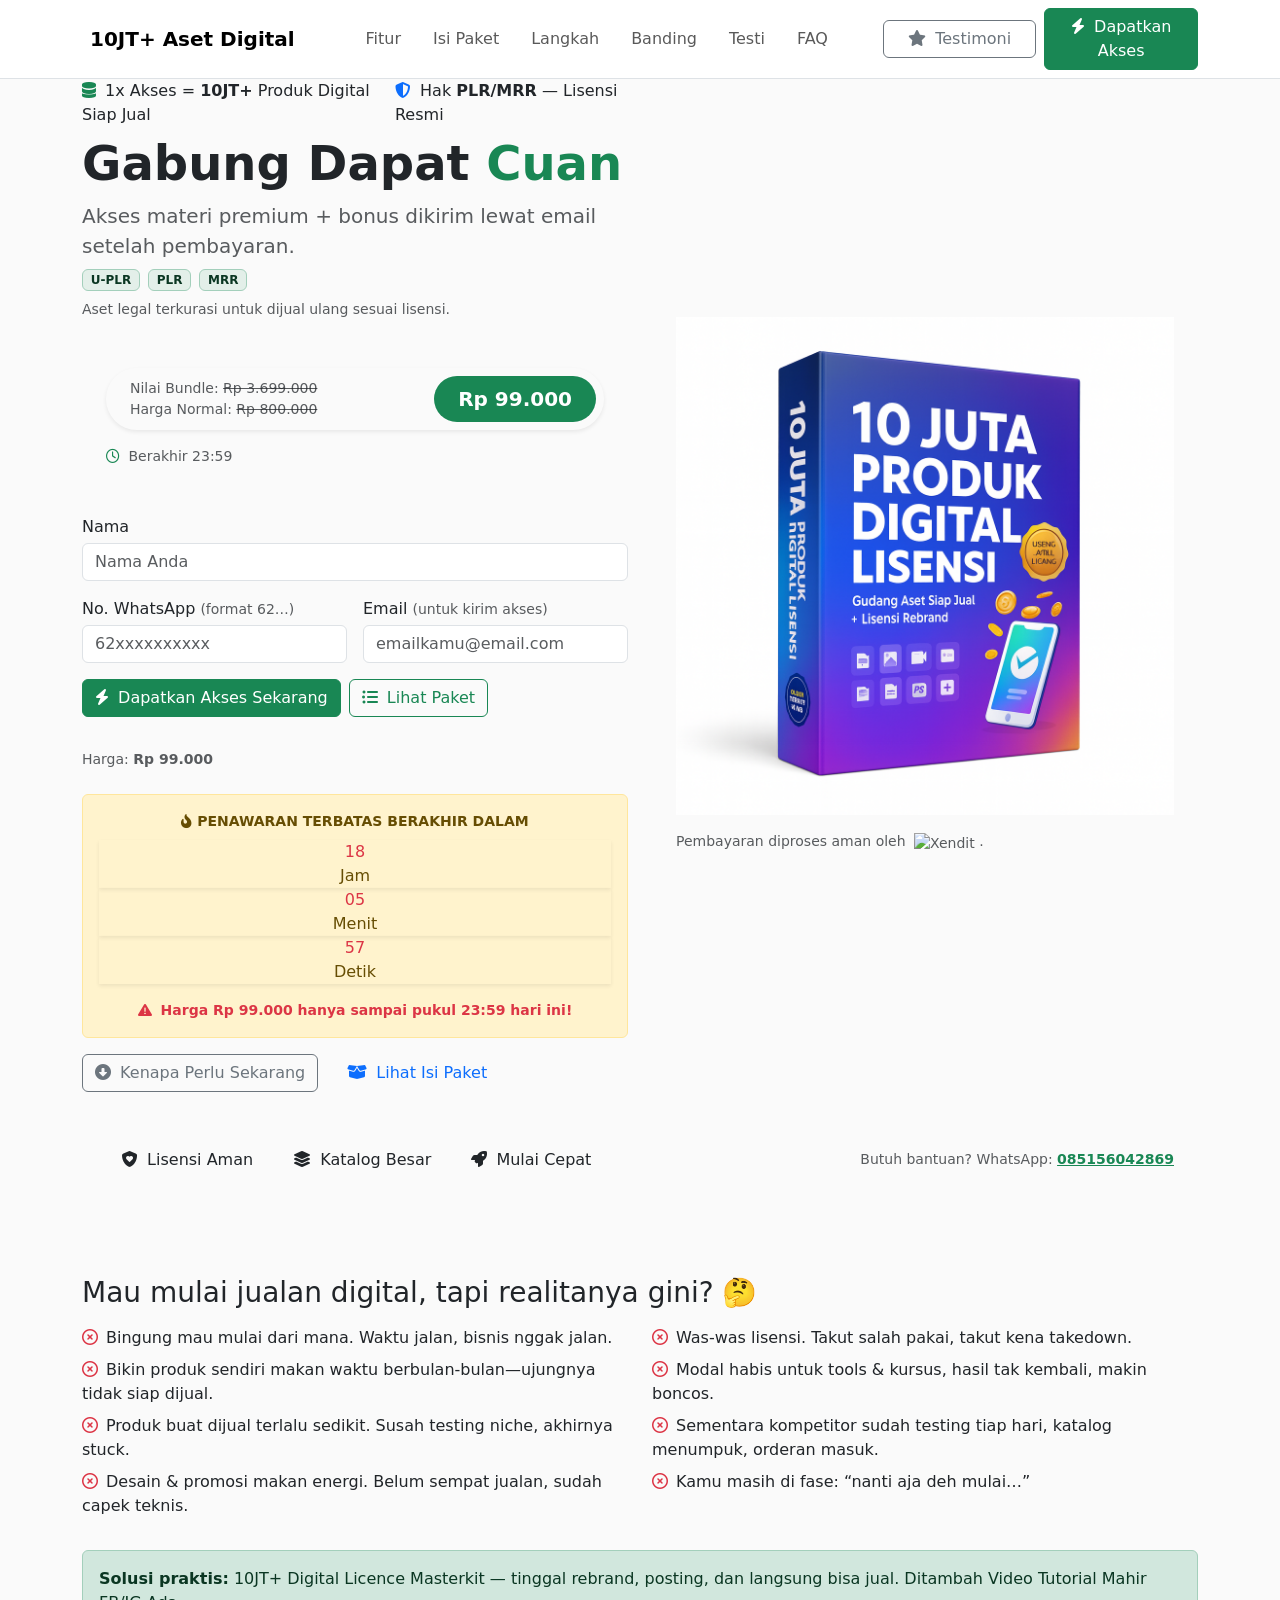
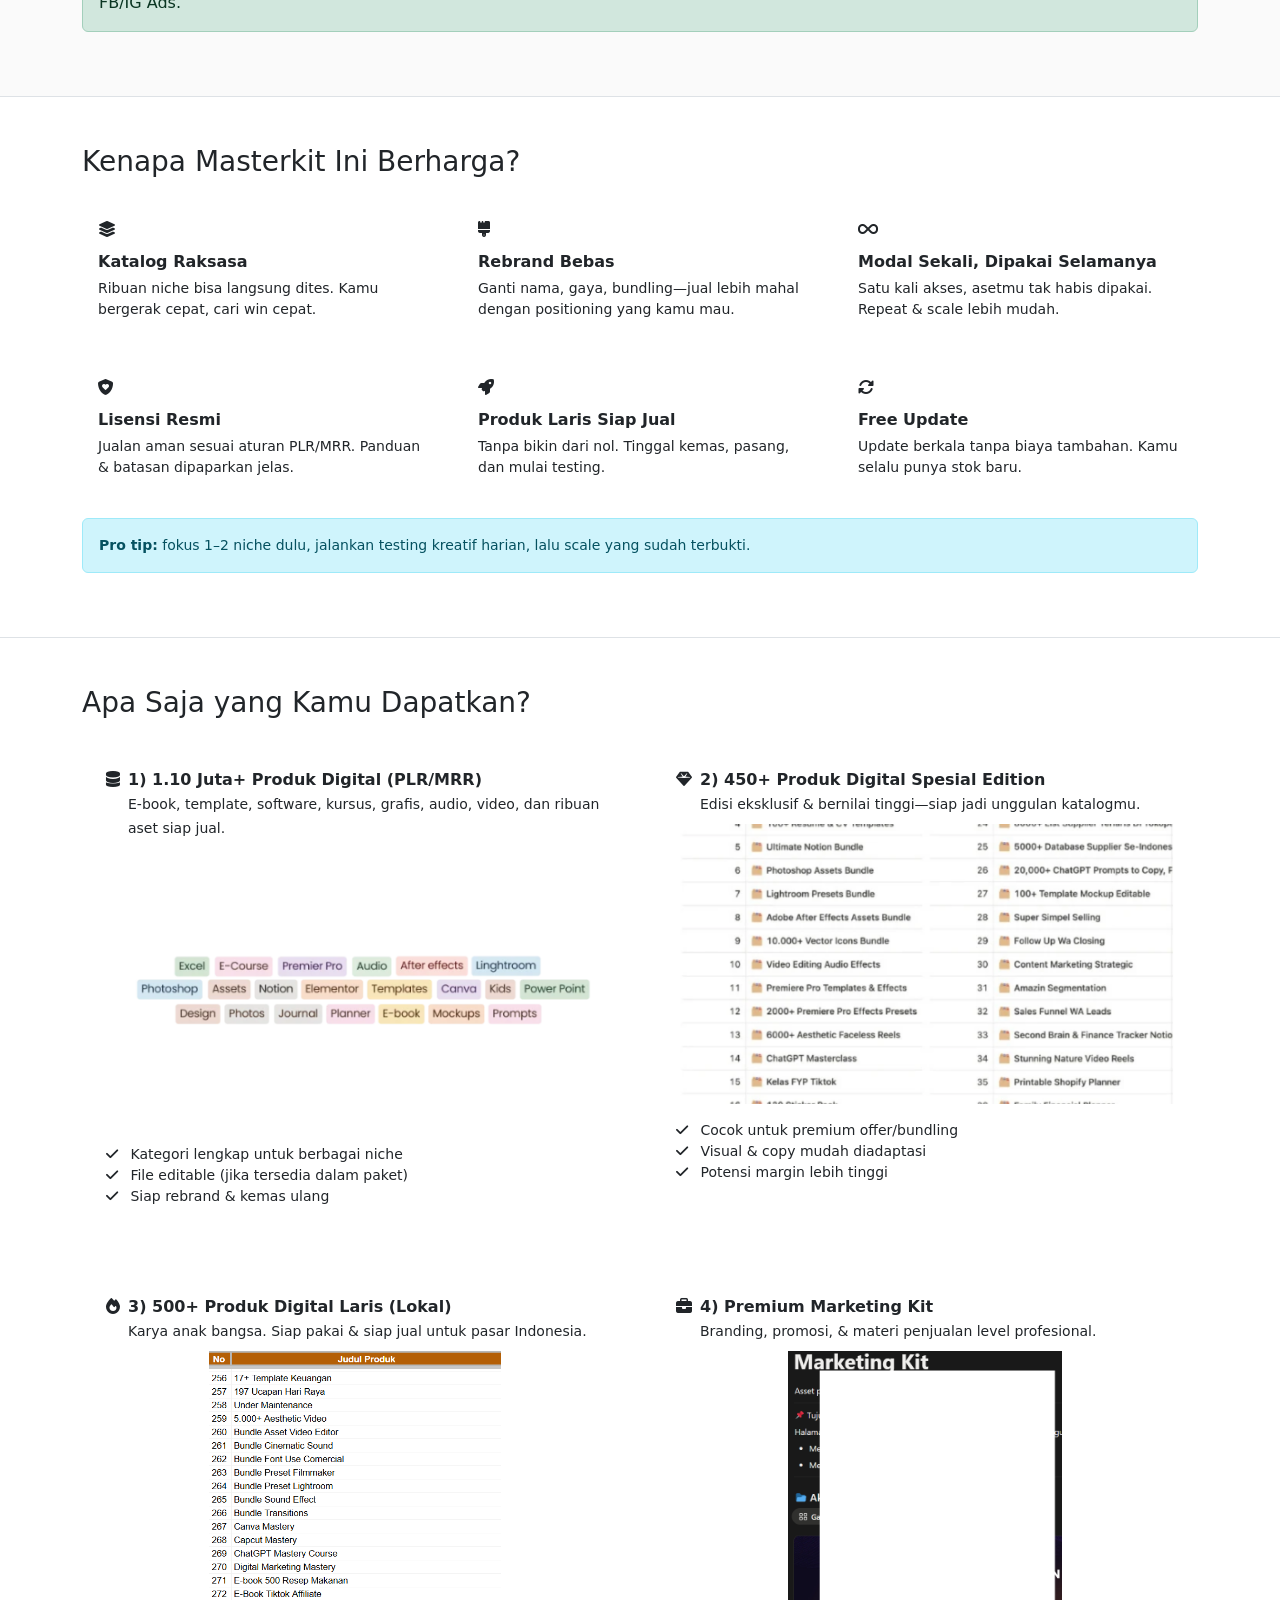
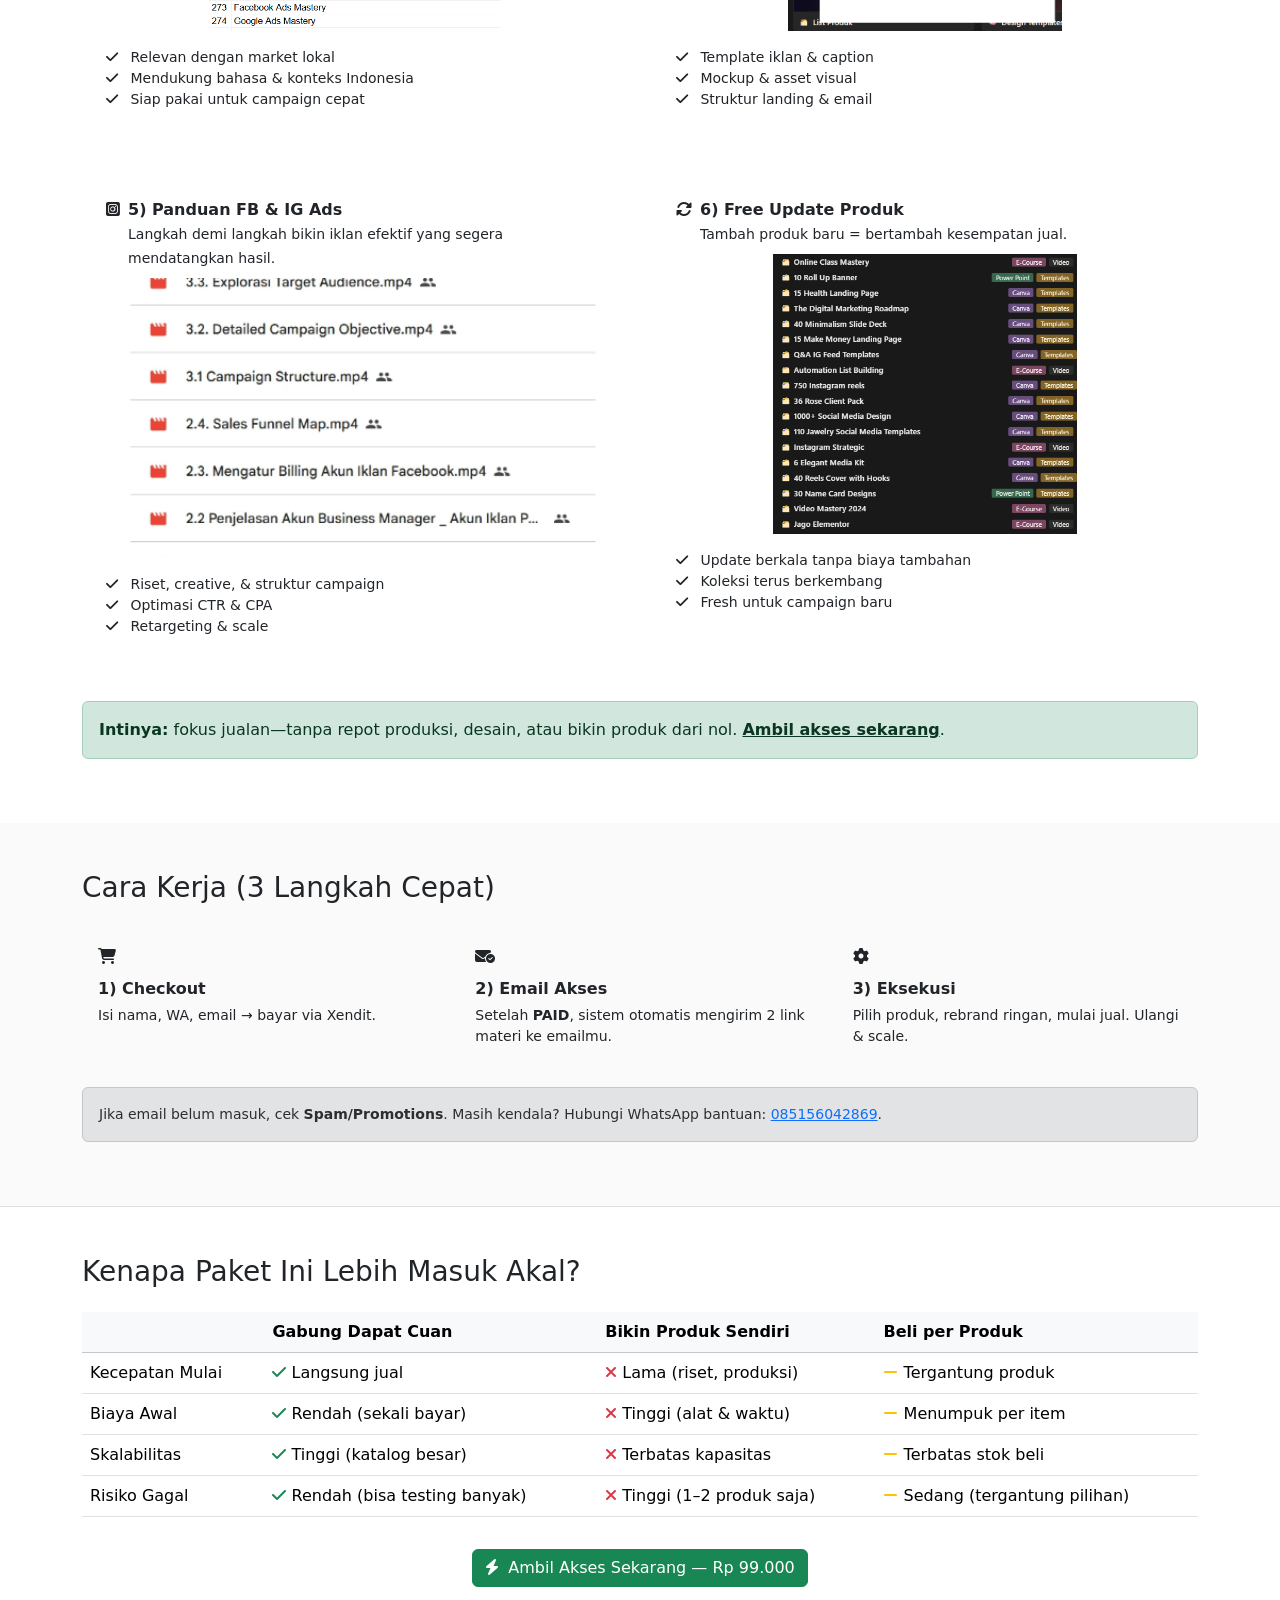
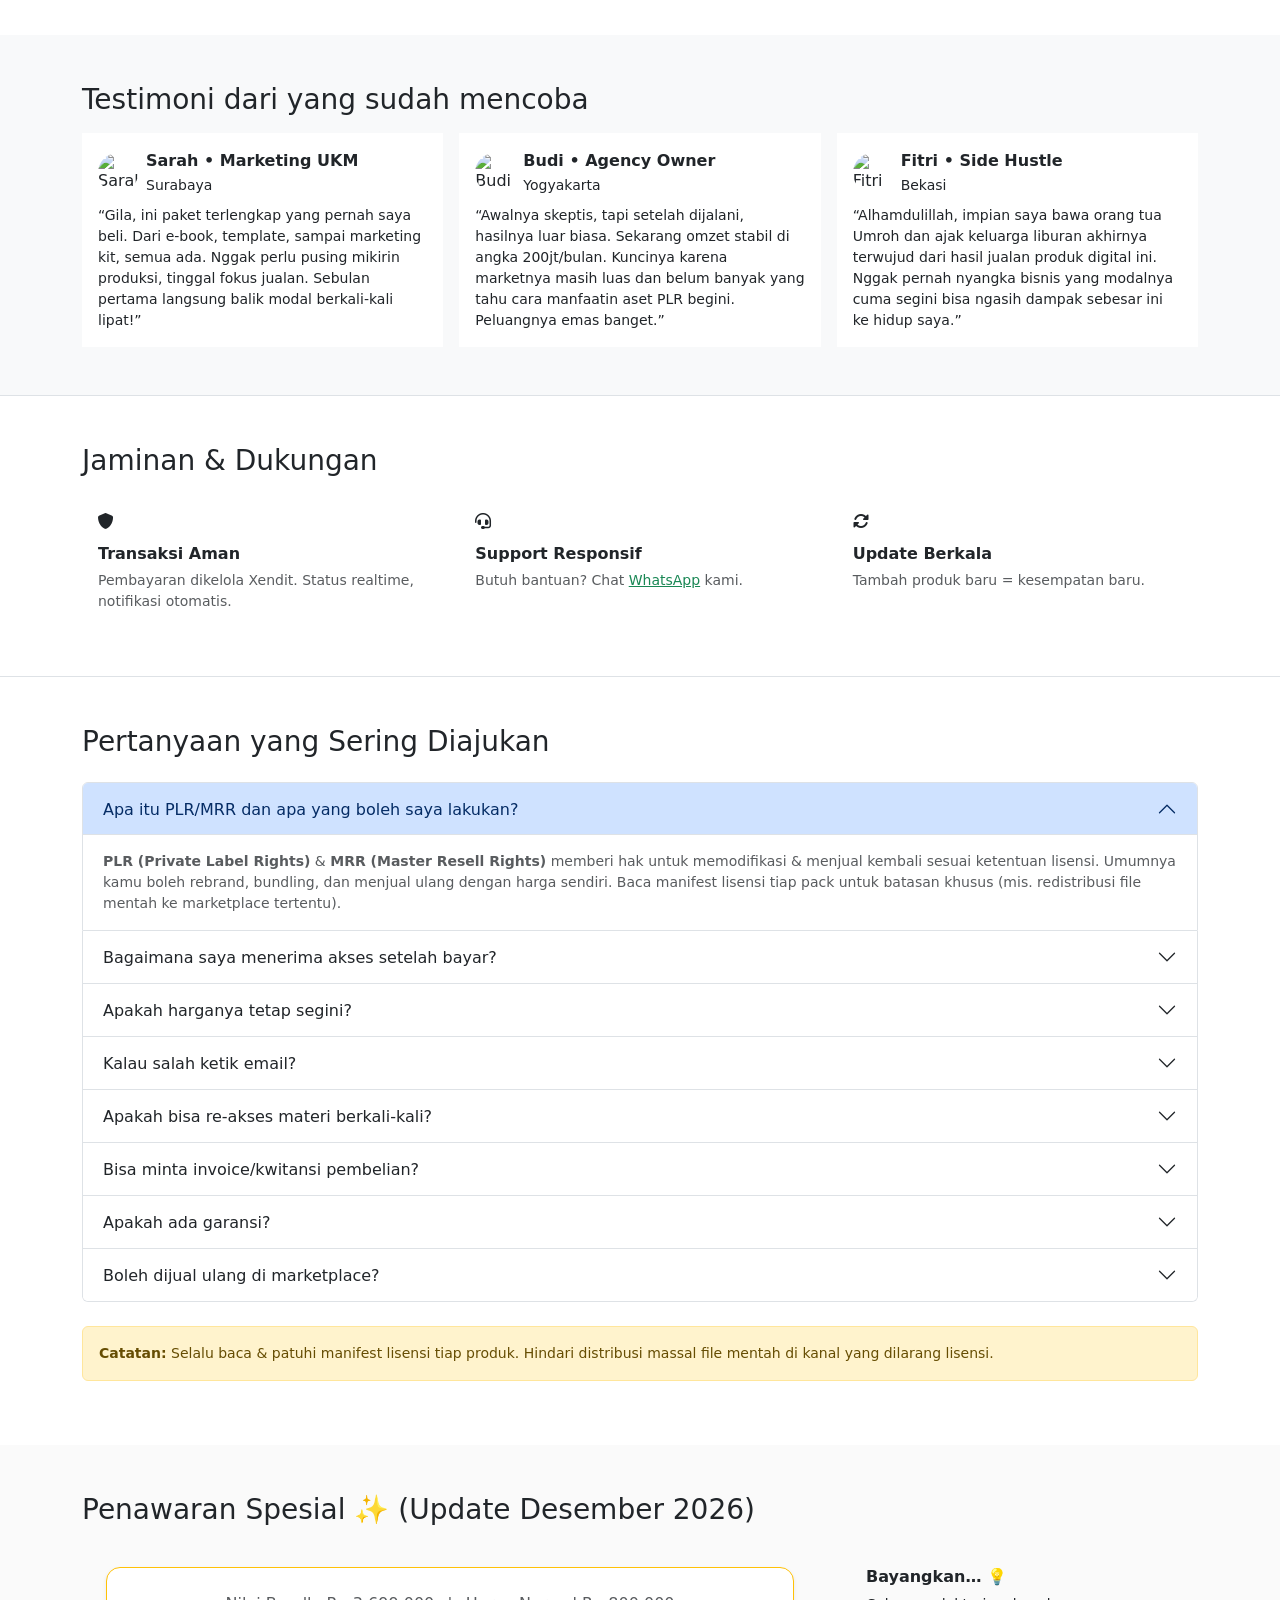
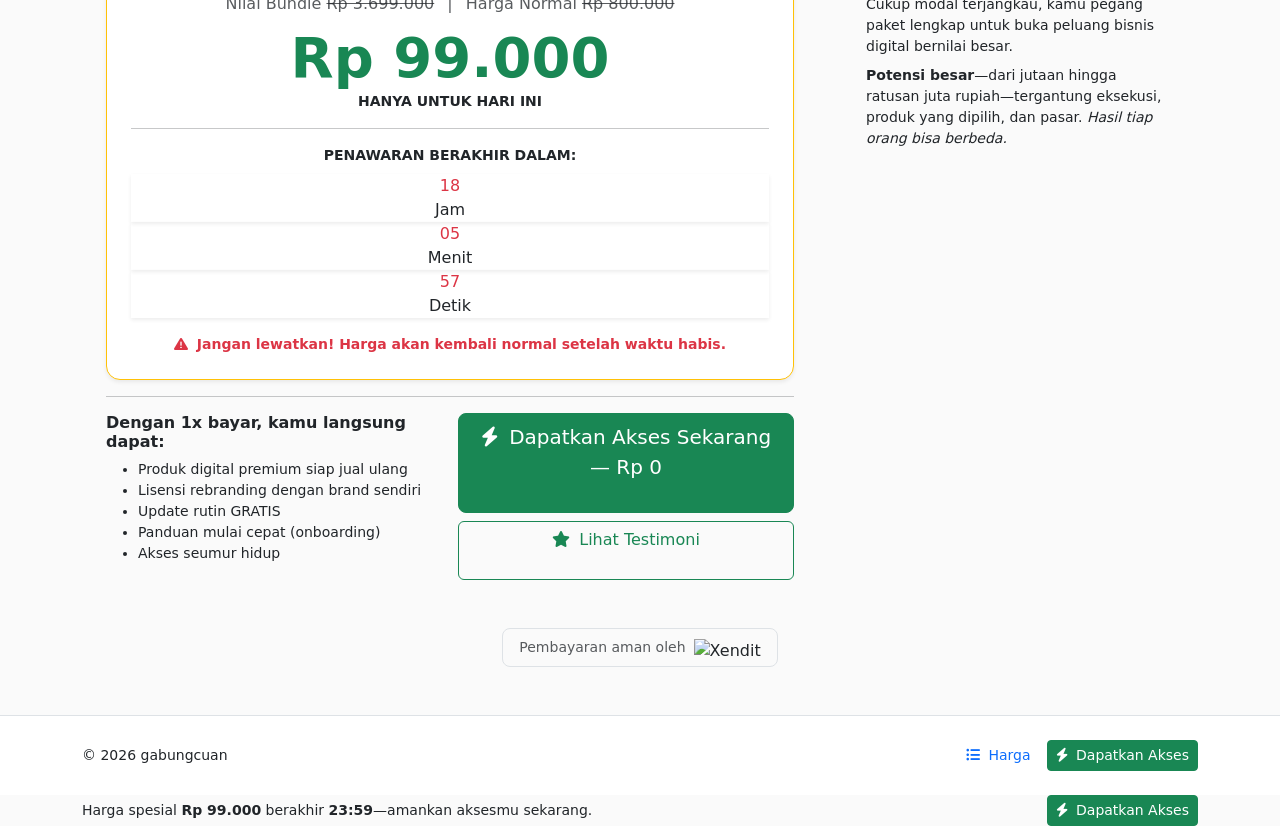
==== commit abf61022: "Update index.html" ====
--- a/index.html
+++ b/index.html
@@ -1,14 +1,6 @@
 <!doctype html>
 <html lang="id">
 <head>
-  <!-- =======================================================================
-       INDEX.HTML — GABUNG DAPAT CUAN (Landing + Checkout)
-       - Harga diambil dari assets/config.js → CONFIG.PRODUCT_DEFAULT.price
-       - Submit form → assets/app.js → /api/create-invoice (Cloudflare Worker)
-       - Meta Pixel: assets/pixel.js (pakai CONFIG.PIXEL_ID)
-       - JSON-LD: placeholder #schema-product → diisi app.js
-       ======================================================================= -->
-
   <meta charset="utf-8" />
   <title>Gabung Dapat Cuan — 10JT+ Produk Digital Siap Jual (PLR/MRR)</title>
   <meta name="viewport" content="width=device-width, initial-scale=1" />
@@ -33,57 +25,10 @@
   <!-- Custom Styles -->
   <link rel="stylesheet" href="assets/style.css" />
 
-  <style>
-    :root{
-      --brand:#16a34a; --brand-ink:#0b1220; --muted:#6b7280; --soft:#ecfdf5; --ink:#0f172a;
-      --bg:#fafafa; --border:#e5e7eb; --white:#fff;
-    }
-    html{ scroll-behavior:smooth; }
-    body{ color:var(--ink); background:var(--bg); }
-    .navbar{ backdrop-filter:saturate(140%) blur(6px); }
-    .brand-badge{ width:34px;height:34px;border-radius:9px;background:linear-gradient(135deg,#059669,#16a34a);display:inline-block;position:relative; }
-    .brand-badge:after{ content:"\f02d"; font:900 16px "Font Awesome 6 Free"; color:#fff; position:absolute; left:50%; top:50%; transform:translate(-50%,-50%); }
-    .hero{
-      background:
-      radial-gradient(1200px 480px at 20% -10%, #f0fdf4 0, rgba(240,253,244,0) 60%),
-      radial-gradient(1000px 420px at 100% 0%, #ecfeff 0, rgba(236,254,255,0) 55%),
-      #ffffff;
-    }
-    .glass{ background:rgba(255,255,255,.7); backdrop-filter:blur(10px); border:1px solid rgba(15,23,42,.06); border-radius:16px; box-shadow:0 20px 40px rgba(2,6,23,.08);}
-    .check-pill{ background:#f8fafc;border:1px dashed #e2e8f0;border-radius:999px;padding:.35rem .75rem;font-size:.85rem }
-    .icon-circle{ width:42px;height:42px;border-radius:999px;display:inline-flex;align-items:center;justify-content:center;background:var(--soft);color:var(--brand);}
-    .muted{ color:var(--muted)!important; }
-    .section-title{ font-weight:800; letter-spacing:-.02em; }
-    .price-tag{ display:inline-flex;align-items:center;gap:.5rem;background:#eefcf3;border:1px solid #e5e7eb;border-radius:999px;padding:.4rem .8rem;font-weight:600;color:#1f2937; }
-    .shadow-soft{ box-shadow:0 10px 30px rgba(2,6,23,.06); }
-    .ratio-thumb{ border:1px solid #e5e7eb;border-radius:12px;overflow:hidden; }
-    .count-box{ display:flex;gap:.75rem;flex-wrap:wrap; }
-    .time{ min-width:72px;text-align:center;padding:.5rem .65rem;border-radius:.75rem;background:#fff;border:1px solid #e5e7eb; }
-    .time .num{ font-size:1.5rem;font-weight:800;color:#111827; }
-    .time .lab{ font-size:.75rem;color:#6b7280; }
-    .floating-cta{ position:fixed;left:0;right:0;bottom:-100px;background:#111827;color:#fff;z-index:9999;transition:bottom .35s ease;padding:.75rem 1rem; }
-    .floating-cta.show{ bottom:0; }
-    .bg-stripe{ background:linear-gradient(135deg,rgba(22,163,74,.06),rgba(59,130,246,.06)); }
-    .smallcaps{font-variant:all-small-caps;letter-spacing:.06em}
-    .card-lite{ border:1px solid var(--border); border-radius:16px; background:#fff; }
-    .list-check li{ margin-bottom:.4rem; }
-    .list-check .fa-check{ color:#16a34a }
-    .table-compare th, .table-compare td{ vertical-align:middle; }
-    .lh-tight{ line-height:1.2 }
-    .badge-soft{
-      background:var(--soft);color:var(--brand);border:1px solid #bbf7d0;
-    }
-    .grid-logos img{ height:30px; opacity:.8 }
-    .cta-strip{
-      background:linear-gradient(90deg, rgba(22,163,74,.1), rgba(59,130,246,.08));
-      border:1px solid var(--border); border-radius:14px;
-    }
-  </style>
-
   <!-- 1) Config harus loaded dulu (pakai versioning utk cache-busting) -->
-  <script src="assets/config.js?v=2025-10-18-03"></script>
+  <script src="assets/config.js?v=2025-10-18-04"></script>
   <!-- 2) Pixel loader (baca CONFIG.PIXEL_ID) -->
-  <script src="assets/pixel.js?v=2025-10-18-03" defer></script>
+  <script src="assets/pixel.js?v=2025-10-18-04" defer></script>
 
   <!-- JSON-LD diisi dinamis oleh assets/app.js -->
   <script id="schema-product" type="application/ld+json"></script>
@@ -148,11 +93,11 @@
 
           <!-- PRICE & DEADLINE -->
           <div class="glass p-3 p-md-4 mb-4 shadow-soft" id="checkout">
-            <div class="d-flex align-items-center justify-content-between flex-wrap gap-3">
-              <div class="price-tag shadow-sm rounded-pill d-flex align-items-center justify-content-between p-2" style="background-color:#ecfdf5;border:1px solid #bbf7d0;flex-grow:1;">
-                <div class="px-3">
-                  <span class="d-block text-muted" style="font-size:.8rem;">Nilai Bundle: <s>Rp 3.699.000</s></span>
-                  <span class="d-block text-muted" style="font-size:.8rem;">Harga Normal: <s>Rp 800.000</s></span>
+            <div class="d-flex align-items-center justify-content-between flex-wrap gap-3 w-100">
+              <div class="price-tag shadow-sm rounded-pill d-flex align-items-center justify-content-between p-2 flex-grow-1">
+                <div class="px-3 small">
+                  <span class="d-block text-muted">Nilai Bundle: <s id="bundleValue">—</s></span>
+                  <span class="d-block text-muted">Harga Normal: <s id="compareAt">—</s></span>
                 </div>
                 <div class="bg-success text-white rounded-pill px-4 py-2">
                   <strong class="fs-5" id="priceBadge">Rp 0</strong>
@@ -188,6 +133,7 @@
               <a class="btn btn-outline-success" href="#harga"><i class="fa-solid fa-list-ul me-1"></i> Lihat Paket</a>
             </div>
             <div class="col-12"><div id="msg" class="small text-muted"></div></div>
+            <div class="col-12 small text-muted">Harga: <b id="priceLabel">Rp 0</b></div>
           </form>
 
           <!-- Countdown -->
@@ -215,7 +161,6 @@
           <div class="glass p-3 p-md-4">
             <div class="row g-3">
               <div class="col-12">
-                <!-- Gambar utama / hero -->
                 <img src="assets/1759329657580-1755852698-min.jpg" class="img-fluid" alt="10 Jt+ Asset Digital" loading="lazy" />
               </div>
             </div>
@@ -224,7 +169,7 @@
               <img src="https://upload.wikimedia.org/wikipedia/commons/4/47/Xendit_Logo.png" width="72" alt="Xendit" class="ms-1 align-text-top" />
               .
             </div>
-          </div><!-- /glass -->
+          </div>
         </div>
       </div>
     </div>
@@ -640,7 +585,7 @@
           </h2>
           <div id="a2" class="accordion-collapse collapse" data-bs-parent="#faqAcc">
             <div class="accordion-body small text-muted">
-              Setelah status pembayaran <b>PAID</b> dari Xendit, sistem otomatis mengirim <b>2 link akses</b> ke email kamu. Jika belum masuk, cek <b>Spam/Promotions</b> atau hubungi WhatsApp bantuan.
+              Setelah status pembayaran <b>PAID</b> dari Xendit, sistem otomatis mengirim <b>2 link materi</b> ke email kamu. Jika belum masuk, cek <b>Spam/Promotions</b> atau hubungi WhatsApp bantuan.
             </div>
           </div>
         </div>
@@ -671,7 +616,7 @@
           <h2 class="accordion-header" id="q5">
             <button class="accordion-button collapsed" type="button" data-bs-toggle="collapse" data-bs-target="#a5">Apakah bisa re-akses materi berkali-kali?</button>
           </h2>
-          <div id="a5" class="accordion-collapse collapse" data-bs-parent="#faqAcc">
+        <div id="a5" class="accordion-collapse collapse" data-bs-parent="#faqAcc">
             <div class="accordion-body small text-muted">
               Ya. Link akses di email bisa kamu buka kapan saja. Mohon tidak membagikan link secara publik agar tetap sesuai lisensi.
             </div>
@@ -728,9 +673,9 @@
             <div class="card shadow-sm border-warning">
               <div class="card-body text-center p-4">
                 <div class="text-muted mb-2">
-                  <span>Nilai Bundle <s>Rp 3.699.000</s></span>
+                  <span>Nilai Bundle <s id="bundleValue2">—</s></span>
                   <span class="mx-2">|</span>
-                  <span>Harga Normal <s>Rp 800.000</s></span>
+                  <span>Harga Normal <s id="compareAt2">—</s></span>
                 </div>
 
                 <div class="display-4 fw-bolder text-success" id="priceMain">Rp 0</div>
@@ -820,17 +765,24 @@
   <script src="https://cdn.jsdelivr.net/npm/bootstrap@5.3.3/dist/js/bootstrap.bundle.min.js"></script>
 
   <!-- ============================== APP JS ============================= -->
-  <script src="assets/app.js?v=2025-10-18-03"></script>
+  <script src="assets/app.js?v=2025-10-18-04"></script>
 
   <!-- ============================== SMALL HELPERS ====================== -->
   <script>
-    // Link WA duplikat di beberapa section
+    // Format IDR helper
+    function fmtIDR(n){
+      try { return new Intl.NumberFormat('id-ID',{style:'currency',currency:'IDR',maximumFractionDigits:0}).format(Number(n||0)); }
+      catch(_) { return 'Rp 0'; }
+    }
+
+    // 1) Link WA di beberapa tempat
     (function(){
       var wa = (window.CONFIG && CONFIG.SUPPORT_WA_E164) ? CONFIG.SUPPORT_WA_E164 : "6285156042869";
       var l2 = document.getElementById('linkWA2'); if (l2) l2.href = "https://wa.me/" + wa;
+      var faq = document.getElementById('faqWA');  if (faq) faq.href = "https://wa.me/" + wa;
     })();
 
-    // Isi nama produk (opsional label terpisah)
+    // 2) Nama produk opsional (kalau kamu ingin menampilkan judul terpisah)
     (function(){
       var el = document.getElementById('prodTitle');
       if (el && window.CONFIG && CONFIG.PRODUCT_DEFAULT && CONFIG.PRODUCT_DEFAULT.name) {
@@ -838,29 +790,39 @@
       }
     })();
 
-    // Tampilkan satu label harga statis jika dipakai (untuk beberapa varian template)
+    // 3) Bundle Value & Compare At (diambil dari CONFIG) → dua lokasi (hero & pricing)
     (function(){
-      var el = document.getElementById('priceLabel');
-      if (el && window.CONFIG && CONFIG.PRODUCT_DEFAULT) {
-        try {
-          var price = CONFIG.PRODUCT_DEFAULT.price;
-          var txt = new Intl.NumberFormat('id-ID', {style:'currency', currency:'IDR', maximumFractionDigits:0}).format(price);
-          el.textContent = txt;
-        } catch(_) {}
-      }
+      if (!window.CONFIG) return;
+      var bv = (CONFIG.BUNDLE_VALUE || 0);
+      var ca = (CONFIG.COMPARE_AT_PRICE || 0);
+
+      var ids = ['bundleValue','bundleValue2'];
+      ids.forEach(function(id){
+        var el = document.getElementById(id);
+        if (el) el.textContent = bv ? fmtIDR(bv) : '—';
+      });
+
+      var ids2 = ['compareAt','compareAt2'];
+      ids2.forEach(function(id){
+        var el = document.getElementById(id);
+        if (el) el.textContent = ca ? fmtIDR(ca) : '—';
+      });
     })();
 
-    // Tanggal "update" (Pricing)
+    // 4) Tanggal "update" (Pricing)
     (function(){
-      const namaBulan = [
-        "Januari","Februari","Maret","April","Mei","Juni",
-        "Juli","Agustus","September","Oktober","November","Desember"
-      ];
+      const namaBulan = ["Januari","Februari","Maret","April","Mei","Juni","Juli","Agustus","September","Oktober","November","Desember"];
       var d = new Date();
       var txt = namaBulan[d.getMonth()] + " " + d.getFullYear();
       var od = document.getElementById('offer-date');
       if (od) od.textContent = txt;
     })();
+
+    // 5) Tahun footer
+    (function(){
+      var y = document.getElementById('y');
+      if (y) y.textContent = new Date().getFullYear();
+    })();
   </script>
 
 </body>
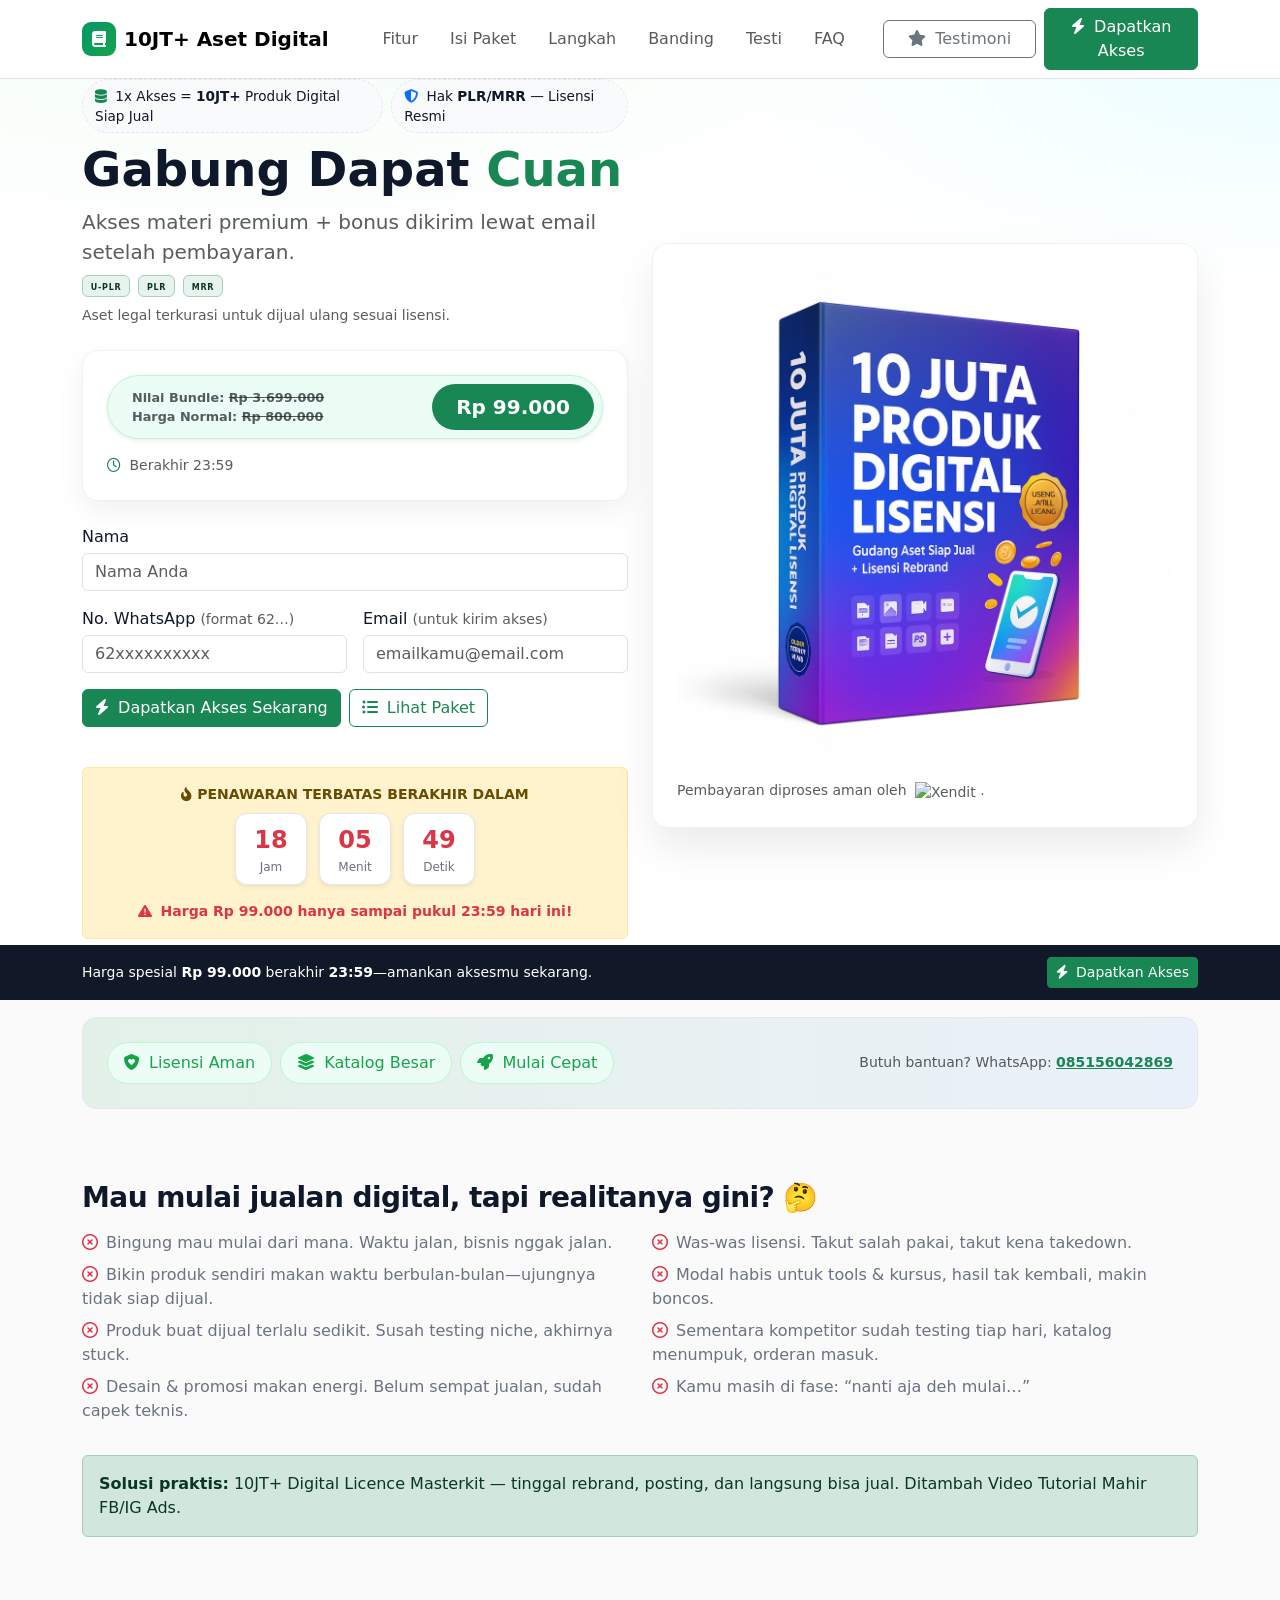
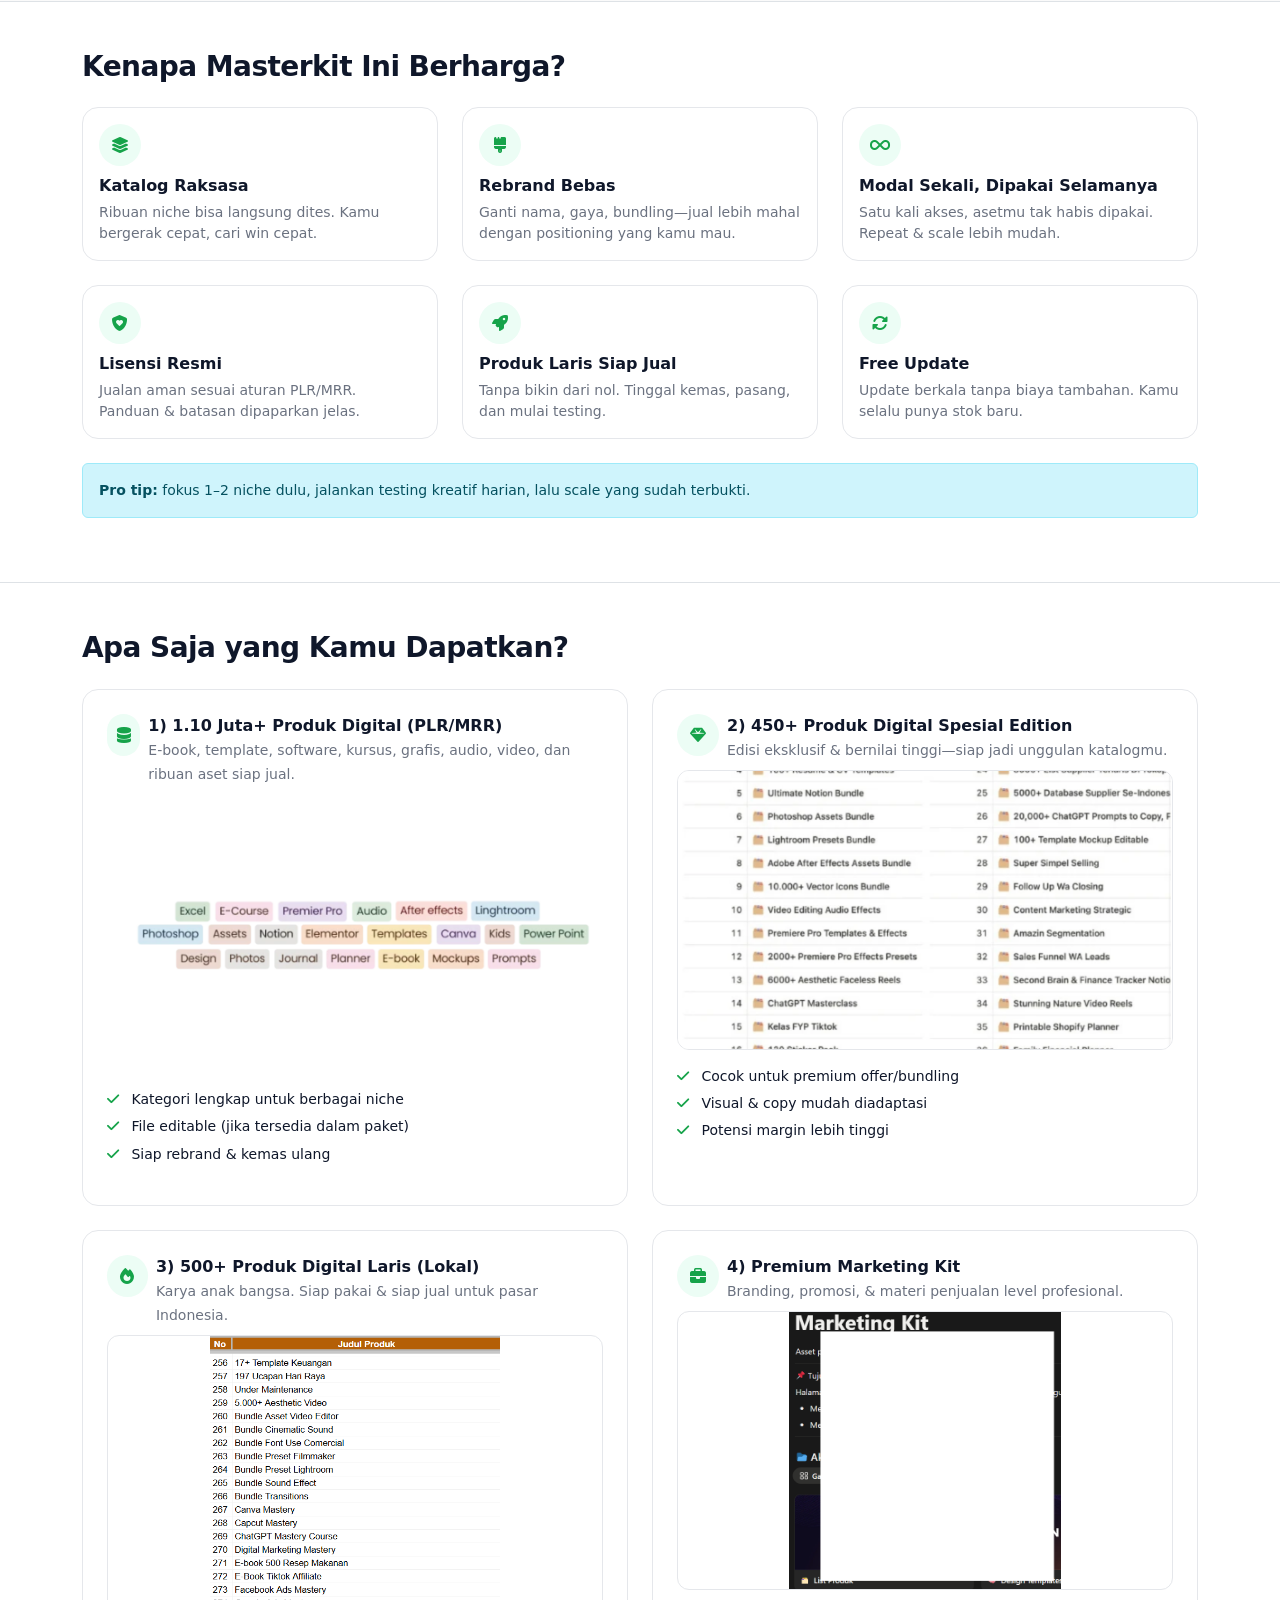
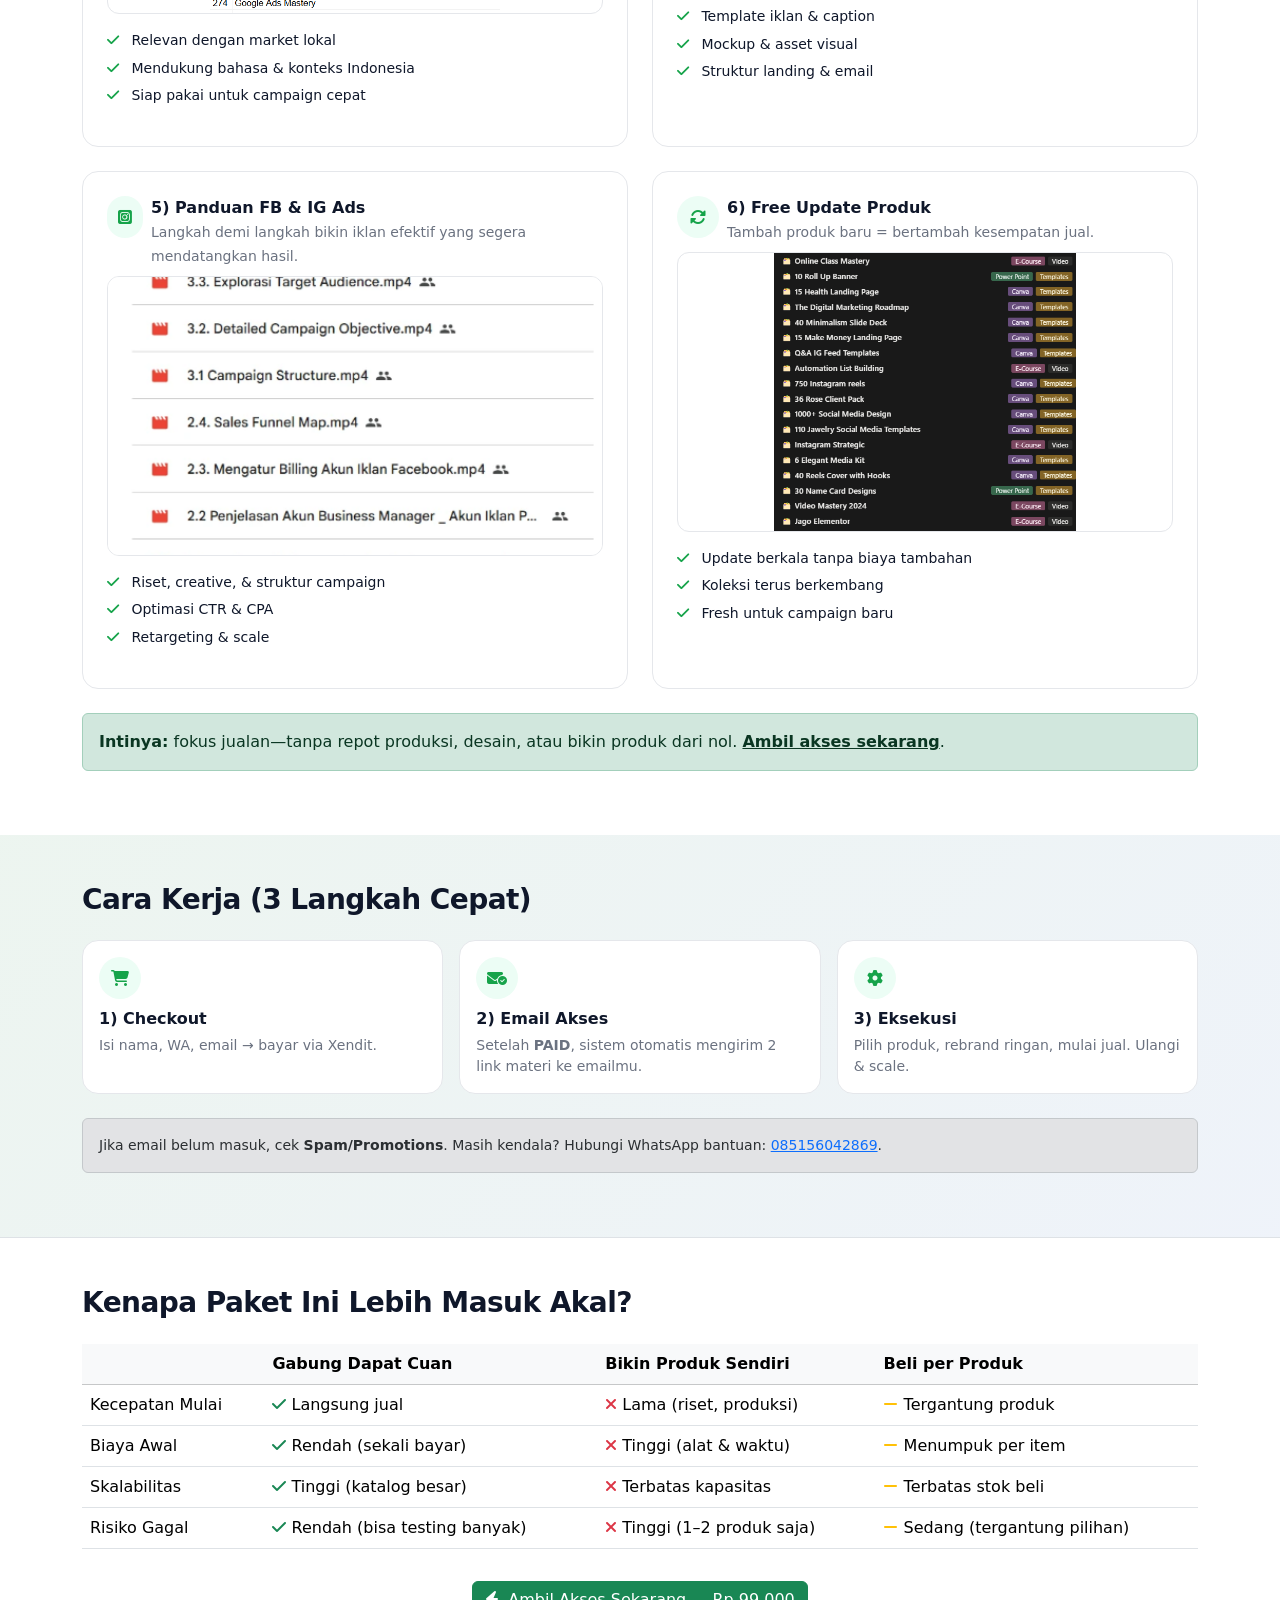
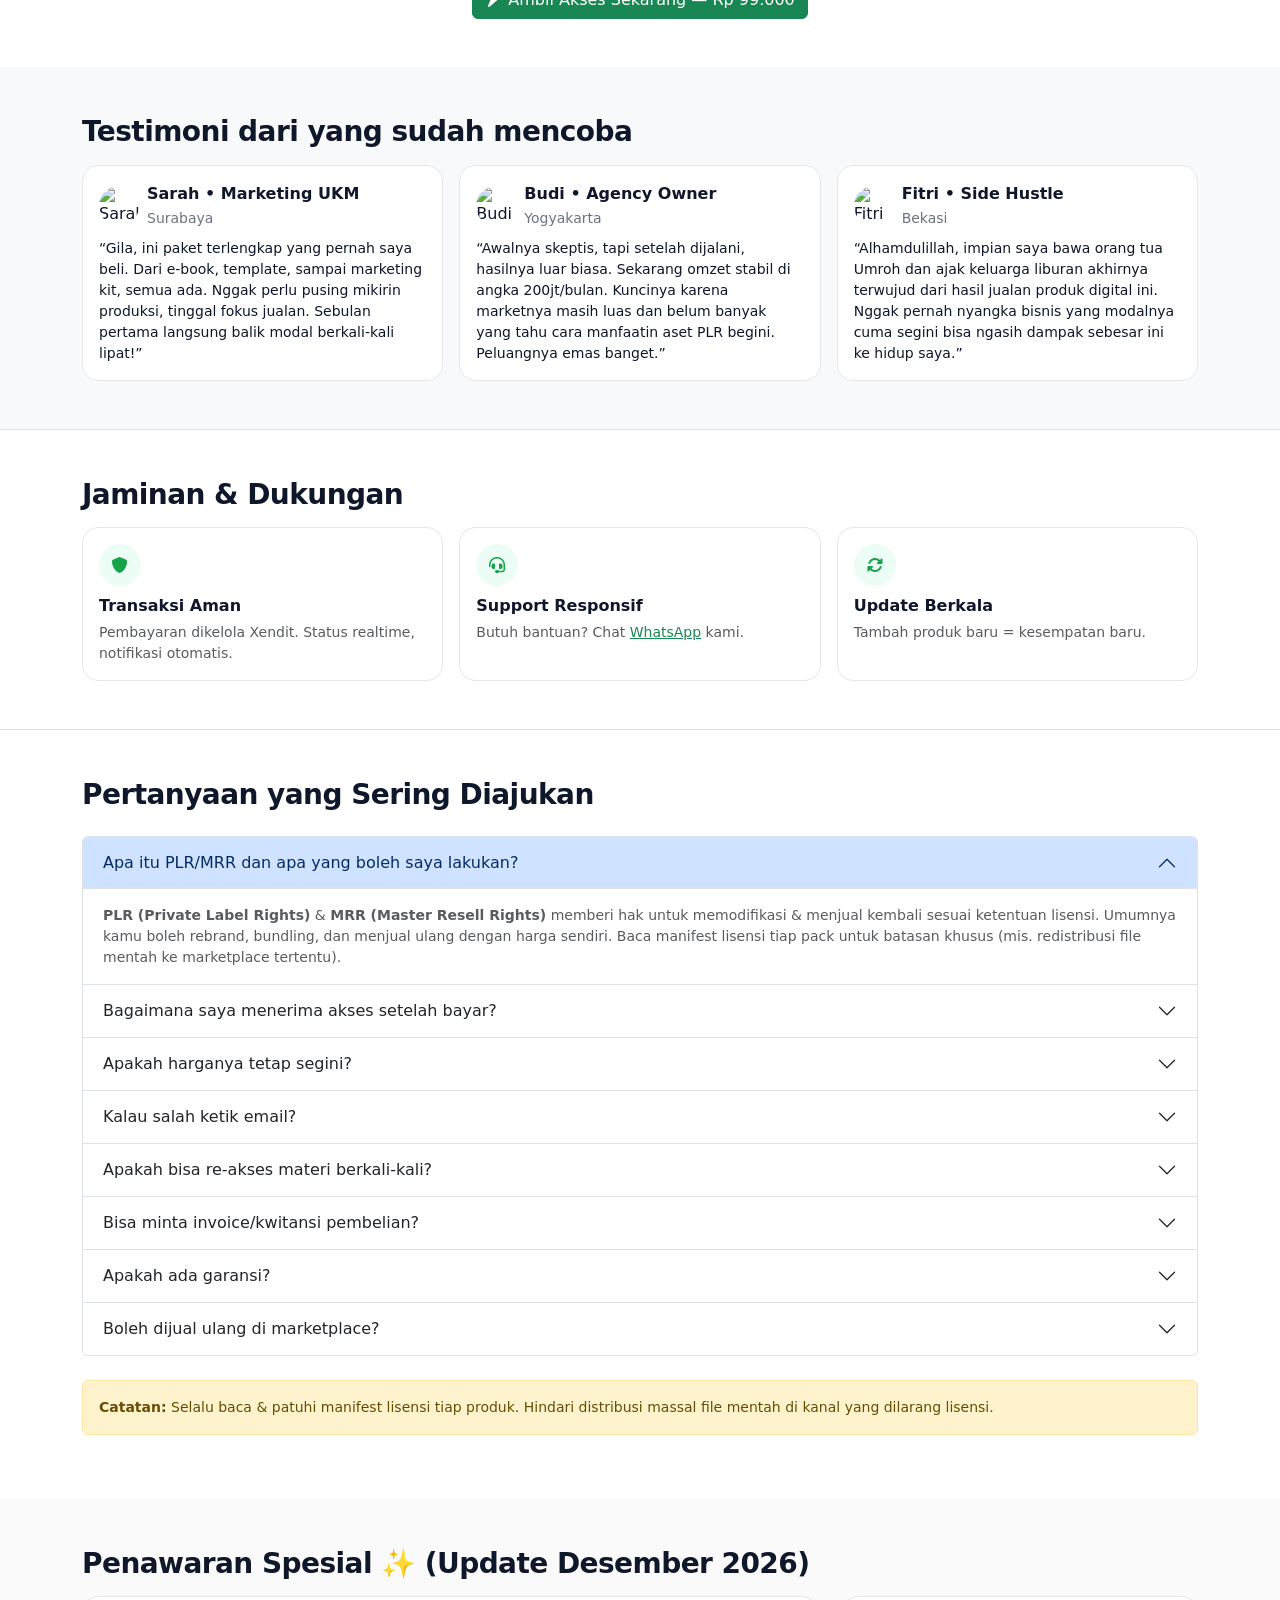
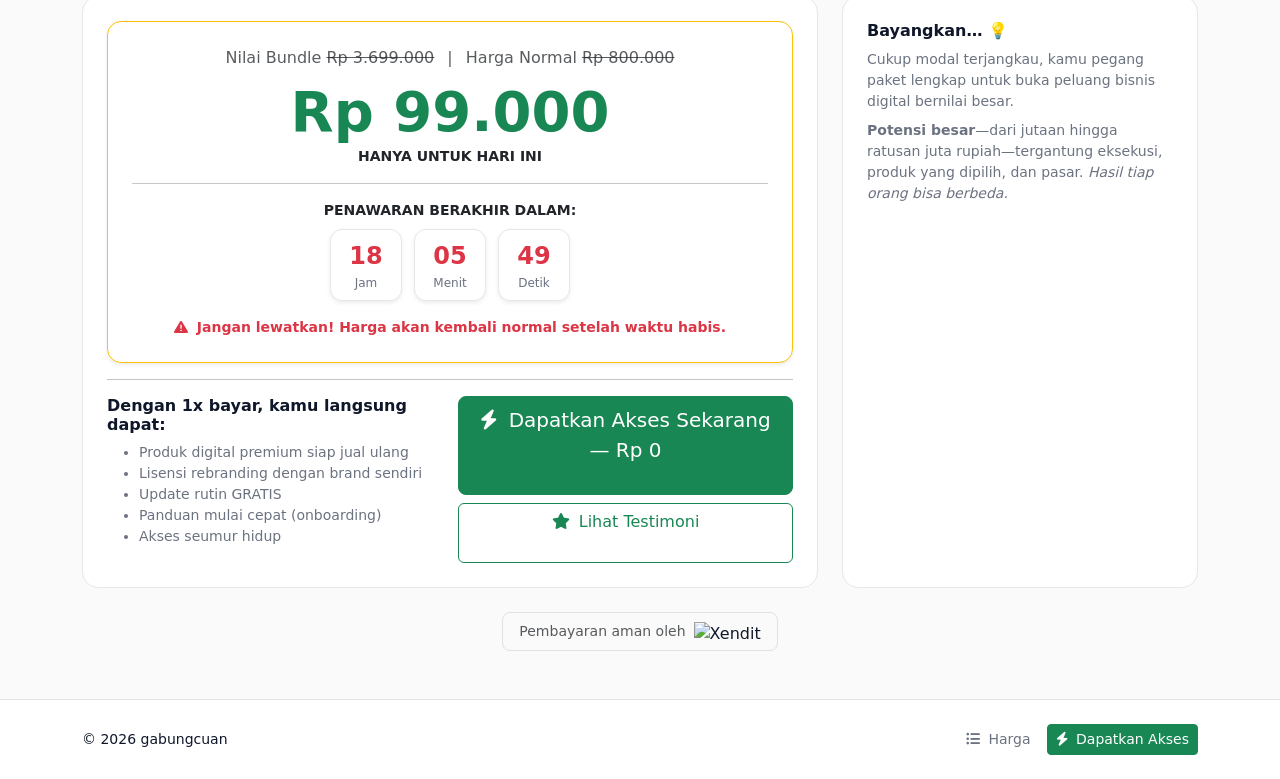
==== commit cbe341c6: "Update index.html" ====
--- a/index.html
+++ b/index.html
@@ -1,6 +1,14 @@
 <!doctype html>
 <html lang="id">
 <head>
+  <!-- =======================================================================
+       INDEX.HTML — GABUNG DAPAT CUAN (Landing + Checkout)
+       - Harga diambil dari assets/config.js → CONFIG.PRODUCT_DEFAULT.price
+       - Submit form → assets/app.js → /api/create-invoice (Cloudflare Worker)
+       - Meta Pixel: assets/pixel.js (pakai CONFIG.PIXEL_ID)
+       - JSON-LD: placeholder #schema-product → diisi app.js
+       ======================================================================= -->
+
   <meta charset="utf-8" />
   <title>Gabung Dapat Cuan — 10JT+ Produk Digital Siap Jual (PLR/MRR)</title>
   <meta name="viewport" content="width=device-width, initial-scale=1" />
@@ -25,10 +33,57 @@
   <!-- Custom Styles -->
   <link rel="stylesheet" href="assets/style.css" />
 
+  <style>
+    :root{
+      --brand:#16a34a; --brand-ink:#0b1220; --muted:#6b7280; --soft:#ecfdf5; --ink:#0f172a;
+      --bg:#fafafa; --border:#e5e7eb; --white:#fff;
+    }
+    html{ scroll-behavior:smooth; }
+    body{ color:var(--ink); background:var(--bg); }
+    .navbar{ backdrop-filter:saturate(140%) blur(6px); }
+    .brand-badge{ width:34px;height:34px;border-radius:9px;background:linear-gradient(135deg,#059669,#16a34a);display:inline-block;position:relative; }
+    .brand-badge:after{ content:"\f02d"; font:900 16px "Font Awesome 6 Free"; color:#fff; position:absolute; left:50%; top:50%; transform:translate(-50%,-50%); }
+    .hero{
+      background:
+      radial-gradient(1200px 480px at 20% -10%, #f0fdf4 0, rgba(240,253,244,0) 60%),
+      radial-gradient(1000px 420px at 100% 0%, #ecfeff 0, rgba(236,254,255,0) 55%),
+      #ffffff;
+    }
+    .glass{ background:rgba(255,255,255,.7); backdrop-filter:blur(10px); border:1px solid rgba(15,23,42,.06); border-radius:16px; box-shadow:0 20px 40px rgba(2,6,23,.08);}
+    .check-pill{ background:#f8fafc;border:1px dashed #e2e8f0;border-radius:999px;padding:.35rem .75rem;font-size:.85rem }
+    .icon-circle{ width:42px;height:42px;border-radius:999px;display:inline-flex;align-items:center;justify-content:center;background:var(--soft);color:var(--brand);}
+    .muted{ color:var(--muted)!important; }
+    .section-title{ font-weight:800; letter-spacing:-.02em; }
+    .price-tag{ display:inline-flex;align-items:center;gap:.5rem;background:#eefcf3;border:1px solid #e5e7eb;border-radius:999px;padding:.4rem .8rem;font-weight:600;color:#1f2937; }
+    .shadow-soft{ box-shadow:0 10px 30px rgba(2,6,23,.06); }
+    .ratio-thumb{ border:1px solid #e5e7eb;border-radius:12px;overflow:hidden; }
+    .count-box{ display:flex;gap:.75rem;flex-wrap:wrap; }
+    .time{ min-width:72px;text-align:center;padding:.5rem .65rem;border-radius:.75rem;background:#fff;border:1px solid #e5e7eb; }
+    .time .num{ font-size:1.5rem;font-weight:800;color:#111827; }
+    .time .lab{ font-size:.75rem;color:#6b7280; }
+    .floating-cta{ position:fixed;left:0;right:0;bottom:-100px;background:#111827;color:#fff;z-index:9999;transition:bottom .35s ease;padding:.75rem 1rem; }
+    .floating-cta.show{ bottom:0; }
+    .bg-stripe{ background:linear-gradient(135deg,rgba(22,163,74,.06),rgba(59,130,246,.06)); }
+    .smallcaps{font-variant:all-small-caps;letter-spacing:.06em}
+    .card-lite{ border:1px solid var(--border); border-radius:16px; background:#fff; }
+    .list-check li{ margin-bottom:.4rem; }
+    .list-check .fa-check{ color:#16a34a }
+    .table-compare th, .table-compare td{ vertical-align:middle; }
+    .lh-tight{ line-height:1.2 }
+    .badge-soft{
+      background:var(--soft);color:var(--brand);border:1px solid #bbf7d0;
+    }
+    .grid-logos img{ height:30px; opacity:.8 }
+    .cta-strip{
+      background:linear-gradient(90deg, rgba(22,163,74,.1), rgba(59,130,246,.08));
+      border:1px solid var(--border); border-radius:14px;
+    }
+  </style>
+
   <!-- 1) Config harus loaded dulu (pakai versioning utk cache-busting) -->
-  <script src="assets/config.js?v=2025-10-18-04"></script>
+  <script src="assets/config.js?v=2025-10-18-03"></script>
   <!-- 2) Pixel loader (baca CONFIG.PIXEL_ID) -->
-  <script src="assets/pixel.js?v=2025-10-18-04" defer></script>
+  <script src="assets/pixel.js?v=2025-10-18-03" defer></script>
 
   <!-- JSON-LD diisi dinamis oleh assets/app.js -->
   <script id="schema-product" type="application/ld+json"></script>
@@ -93,11 +148,11 @@
 
           <!-- PRICE & DEADLINE -->
           <div class="glass p-3 p-md-4 mb-4 shadow-soft" id="checkout">
-            <div class="d-flex align-items-center justify-content-between flex-wrap gap-3 w-100">
-              <div class="price-tag shadow-sm rounded-pill d-flex align-items-center justify-content-between p-2 flex-grow-1">
-                <div class="px-3 small">
-                  <span class="d-block text-muted">Nilai Bundle: <s id="bundleValue">—</s></span>
-                  <span class="d-block text-muted">Harga Normal: <s id="compareAt">—</s></span>
+            <div class="d-flex align-items-center justify-content-between flex-wrap gap-3">
+              <div class="price-tag shadow-sm rounded-pill d-flex align-items-center justify-content-between p-2" style="background-color:#ecfdf5;border:1px solid #bbf7d0;flex-grow:1;">
+                <div class="px-3">
+                  <span class="d-block text-muted" style="font-size:.8rem;">Nilai Bundle: <s>Rp 3.699.000</s></span>
+                  <span class="d-block text-muted" style="font-size:.8rem;">Harga Normal: <s>Rp 800.000</s></span>
                 </div>
                 <div class="bg-success text-white rounded-pill px-4 py-2">
                   <strong class="fs-5" id="priceBadge">Rp 0</strong>
@@ -133,7 +188,6 @@
               <a class="btn btn-outline-success" href="#harga"><i class="fa-solid fa-list-ul me-1"></i> Lihat Paket</a>
             </div>
             <div class="col-12"><div id="msg" class="small text-muted"></div></div>
-            <div class="col-12 small text-muted">Harga: <b id="priceLabel">Rp 0</b></div>
           </form>
 
           <!-- Countdown -->
@@ -161,6 +215,7 @@
           <div class="glass p-3 p-md-4">
             <div class="row g-3">
               <div class="col-12">
+                <!-- Gambar utama / hero -->
                 <img src="assets/1759329657580-1755852698-min.jpg" class="img-fluid" alt="10 Jt+ Asset Digital" loading="lazy" />
               </div>
             </div>
@@ -169,7 +224,7 @@
               <img src="https://upload.wikimedia.org/wikipedia/commons/4/47/Xendit_Logo.png" width="72" alt="Xendit" class="ms-1 align-text-top" />
               .
             </div>
-          </div>
+          </div><!-- /glass -->
         </div>
       </div>
     </div>
@@ -585,7 +640,7 @@
           </h2>
           <div id="a2" class="accordion-collapse collapse" data-bs-parent="#faqAcc">
             <div class="accordion-body small text-muted">
-              Setelah status pembayaran <b>PAID</b> dari Xendit, sistem otomatis mengirim <b>2 link materi</b> ke email kamu. Jika belum masuk, cek <b>Spam/Promotions</b> atau hubungi WhatsApp bantuan.
+              Setelah status pembayaran <b>PAID</b> dari Xendit, sistem otomatis mengirim <b>2 link akses</b> ke email kamu. Jika belum masuk, cek <b>Spam/Promotions</b> atau hubungi WhatsApp bantuan.
             </div>
           </div>
         </div>
@@ -616,7 +671,7 @@
           <h2 class="accordion-header" id="q5">
             <button class="accordion-button collapsed" type="button" data-bs-toggle="collapse" data-bs-target="#a5">Apakah bisa re-akses materi berkali-kali?</button>
           </h2>
-        <div id="a5" class="accordion-collapse collapse" data-bs-parent="#faqAcc">
+          <div id="a5" class="accordion-collapse collapse" data-bs-parent="#faqAcc">
             <div class="accordion-body small text-muted">
               Ya. Link akses di email bisa kamu buka kapan saja. Mohon tidak membagikan link secara publik agar tetap sesuai lisensi.
             </div>
@@ -673,9 +728,9 @@
             <div class="card shadow-sm border-warning">
               <div class="card-body text-center p-4">
                 <div class="text-muted mb-2">
-                  <span>Nilai Bundle <s id="bundleValue2">—</s></span>
+                  <span>Nilai Bundle <s>Rp 3.699.000</s></span>
                   <span class="mx-2">|</span>
-                  <span>Harga Normal <s id="compareAt2">—</s></span>
+                  <span>Harga Normal <s>Rp 800.000</s></span>
                 </div>
 
                 <div class="display-4 fw-bolder text-success" id="priceMain">Rp 0</div>
@@ -765,24 +820,17 @@
   <script src="https://cdn.jsdelivr.net/npm/bootstrap@5.3.3/dist/js/bootstrap.bundle.min.js"></script>
 
   <!-- ============================== APP JS ============================= -->
-  <script src="assets/app.js?v=2025-10-18-04"></script>
+  <script src="assets/app.js?v=2025-10-18-03"></script>
 
   <!-- ============================== SMALL HELPERS ====================== -->
   <script>
-    // Format IDR helper
-    function fmtIDR(n){
-      try { return new Intl.NumberFormat('id-ID',{style:'currency',currency:'IDR',maximumFractionDigits:0}).format(Number(n||0)); }
-      catch(_) { return 'Rp 0'; }
-    }
-
-    // 1) Link WA di beberapa tempat
+    // Link WA duplikat di beberapa section
     (function(){
       var wa = (window.CONFIG && CONFIG.SUPPORT_WA_E164) ? CONFIG.SUPPORT_WA_E164 : "6285156042869";
       var l2 = document.getElementById('linkWA2'); if (l2) l2.href = "https://wa.me/" + wa;
-      var faq = document.getElementById('faqWA');  if (faq) faq.href = "https://wa.me/" + wa;
     })();
 
-    // 2) Nama produk opsional (kalau kamu ingin menampilkan judul terpisah)
+    // Isi nama produk (opsional label terpisah)
     (function(){
       var el = document.getElementById('prodTitle');
       if (el && window.CONFIG && CONFIG.PRODUCT_DEFAULT && CONFIG.PRODUCT_DEFAULT.name) {
@@ -790,39 +838,29 @@
       }
     })();
 
-    // 3) Bundle Value & Compare At (diambil dari CONFIG) → dua lokasi (hero & pricing)
+    // Tampilkan satu label harga statis jika dipakai (untuk beberapa varian template)
     (function(){
-      if (!window.CONFIG) return;
-      var bv = (CONFIG.BUNDLE_VALUE || 0);
-      var ca = (CONFIG.COMPARE_AT_PRICE || 0);
-
-      var ids = ['bundleValue','bundleValue2'];
-      ids.forEach(function(id){
-        var el = document.getElementById(id);
-        if (el) el.textContent = bv ? fmtIDR(bv) : '—';
-      });
-
-      var ids2 = ['compareAt','compareAt2'];
-      ids2.forEach(function(id){
-        var el = document.getElementById(id);
-        if (el) el.textContent = ca ? fmtIDR(ca) : '—';
-      });
+      var el = document.getElementById('priceLabel');
+      if (el && window.CONFIG && CONFIG.PRODUCT_DEFAULT) {
+        try {
+          var price = CONFIG.PRODUCT_DEFAULT.price;
+          var txt = new Intl.NumberFormat('id-ID', {style:'currency', currency:'IDR', maximumFractionDigits:0}).format(price);
+          el.textContent = txt;
+        } catch(_) {}
+      }
     })();
 
-    // 4) Tanggal "update" (Pricing)
+    // Tanggal "update" (Pricing)
     (function(){
-      const namaBulan = ["Januari","Februari","Maret","April","Mei","Juni","Juli","Agustus","September","Oktober","November","Desember"];
+      const namaBulan = [
+        "Januari","Februari","Maret","April","Mei","Juni",
+        "Juli","Agustus","September","Oktober","November","Desember"
+      ];
       var d = new Date();
       var txt = namaBulan[d.getMonth()] + " " + d.getFullYear();
       var od = document.getElementById('offer-date');
       if (od) od.textContent = txt;
     })();
-
-    // 5) Tahun footer
-    (function(){
-      var y = document.getElementById('y');
-      if (y) y.textContent = new Date().getFullYear();
-    })();
   </script>
 
 </body>
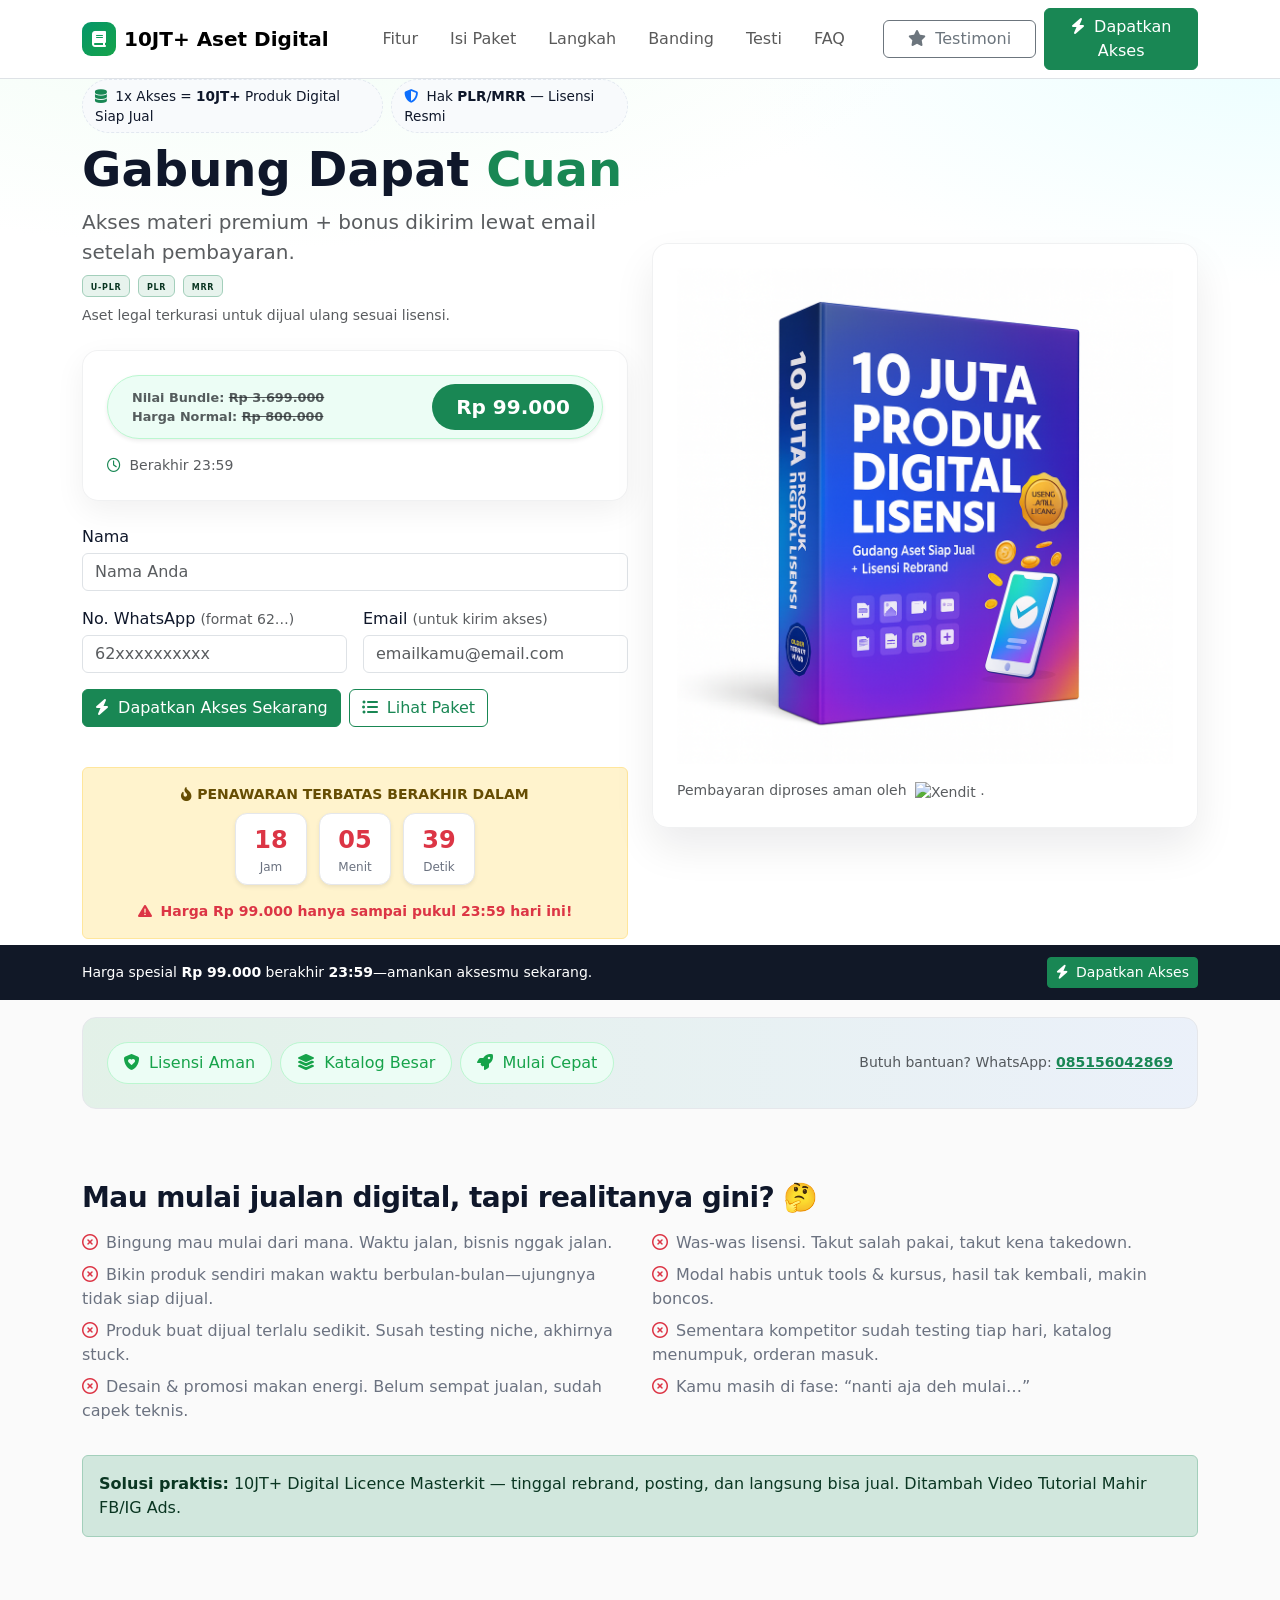
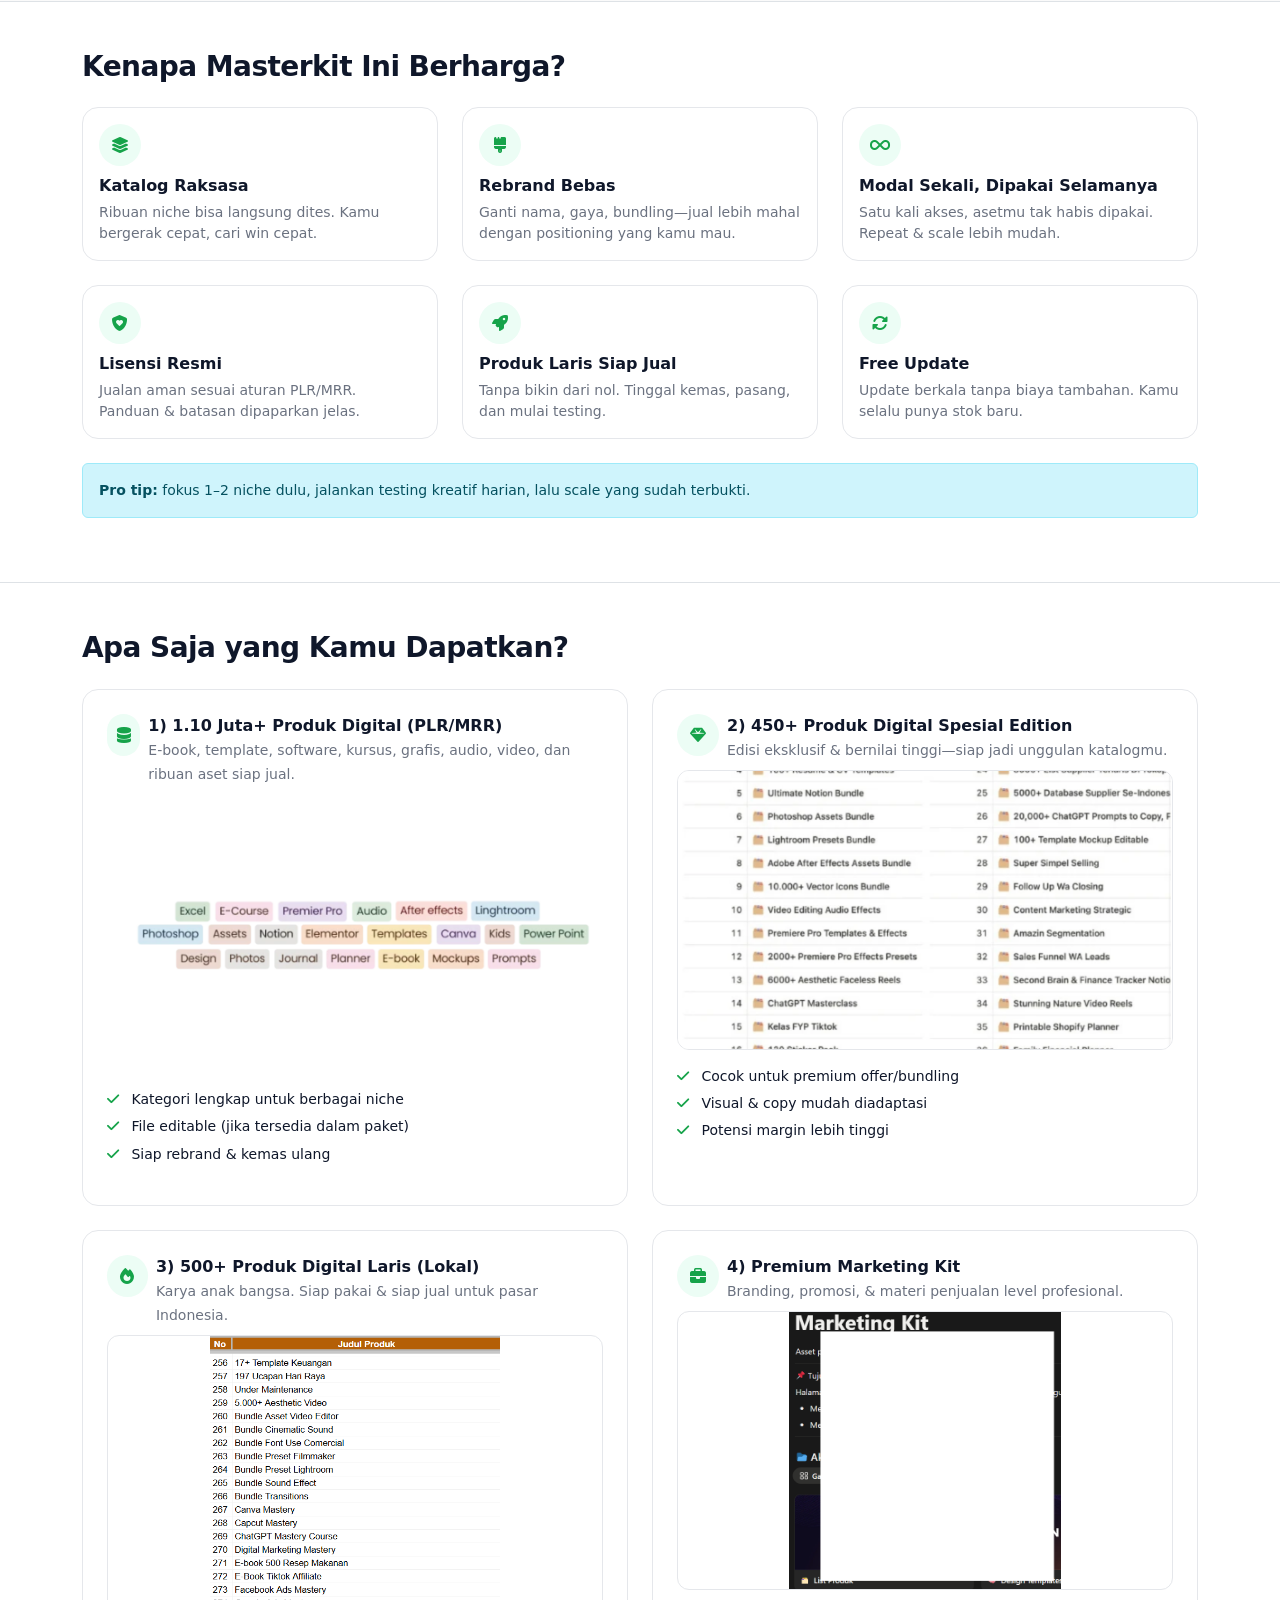
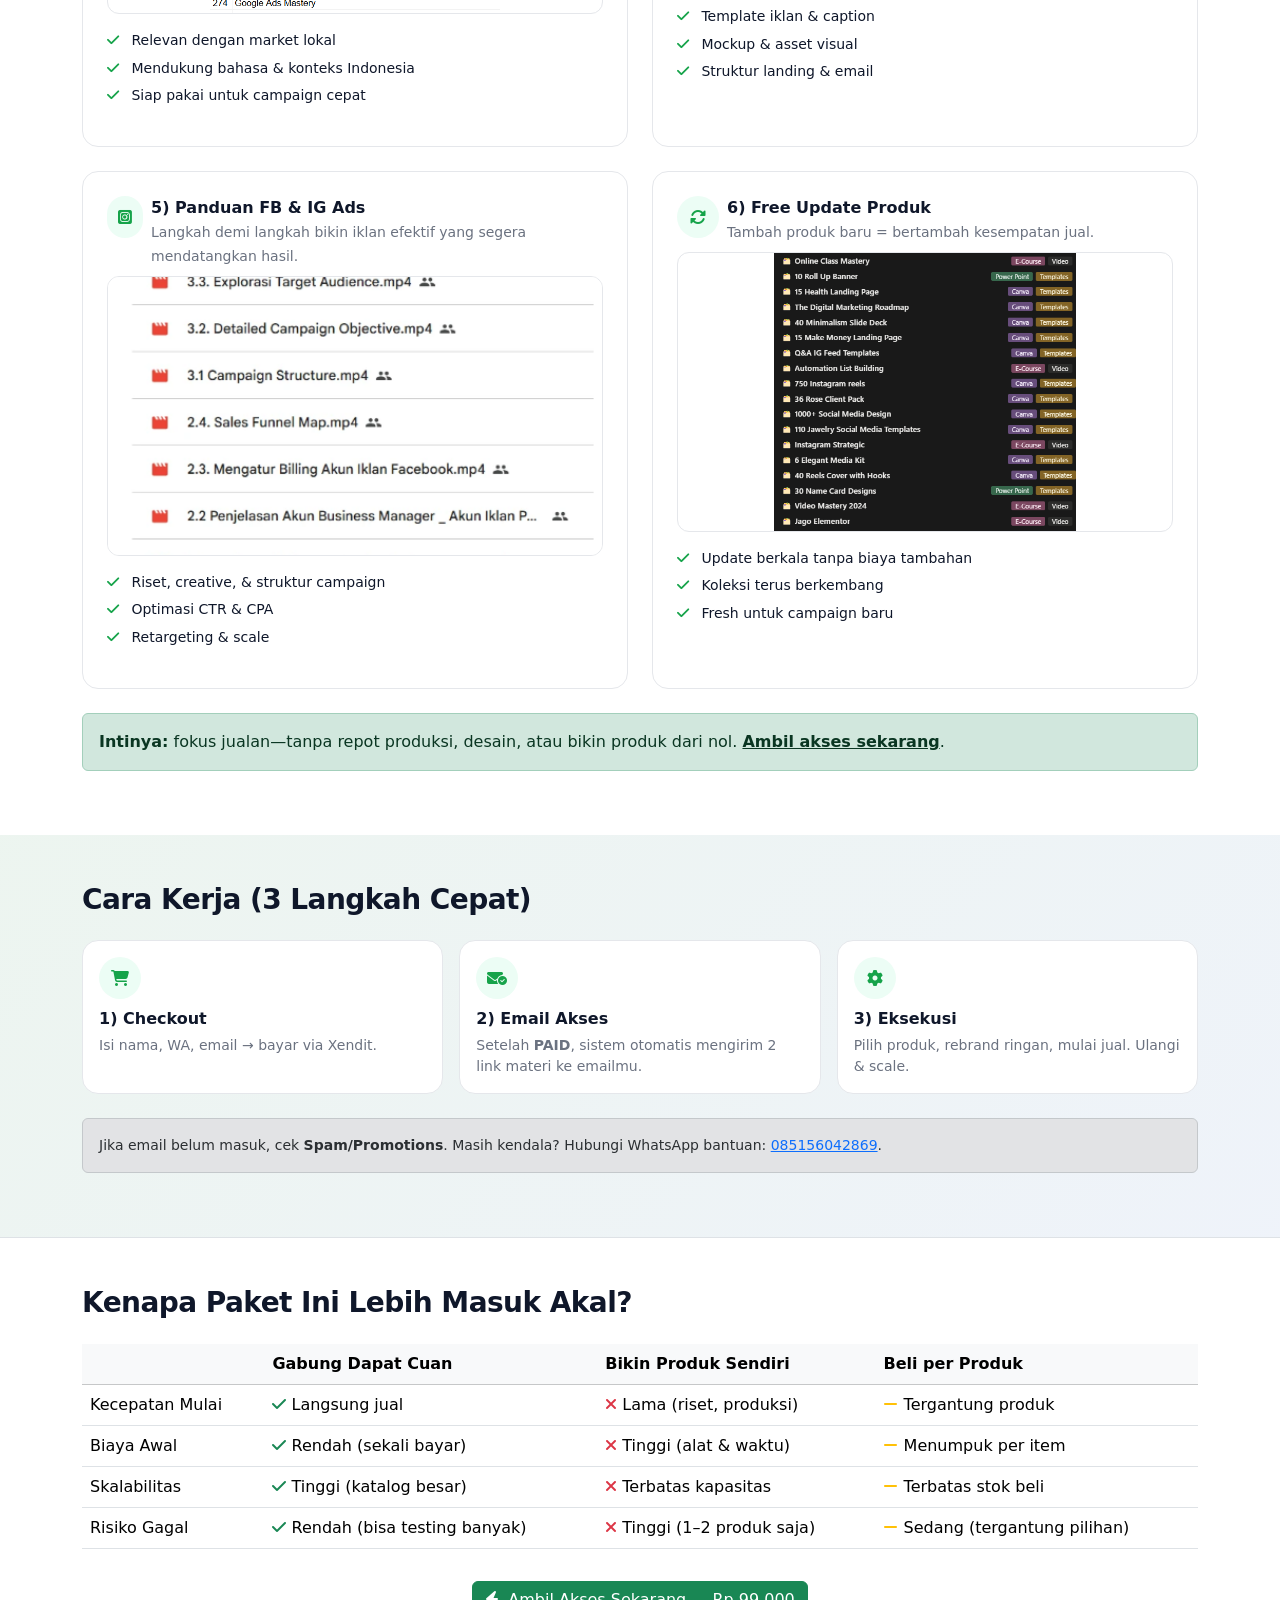
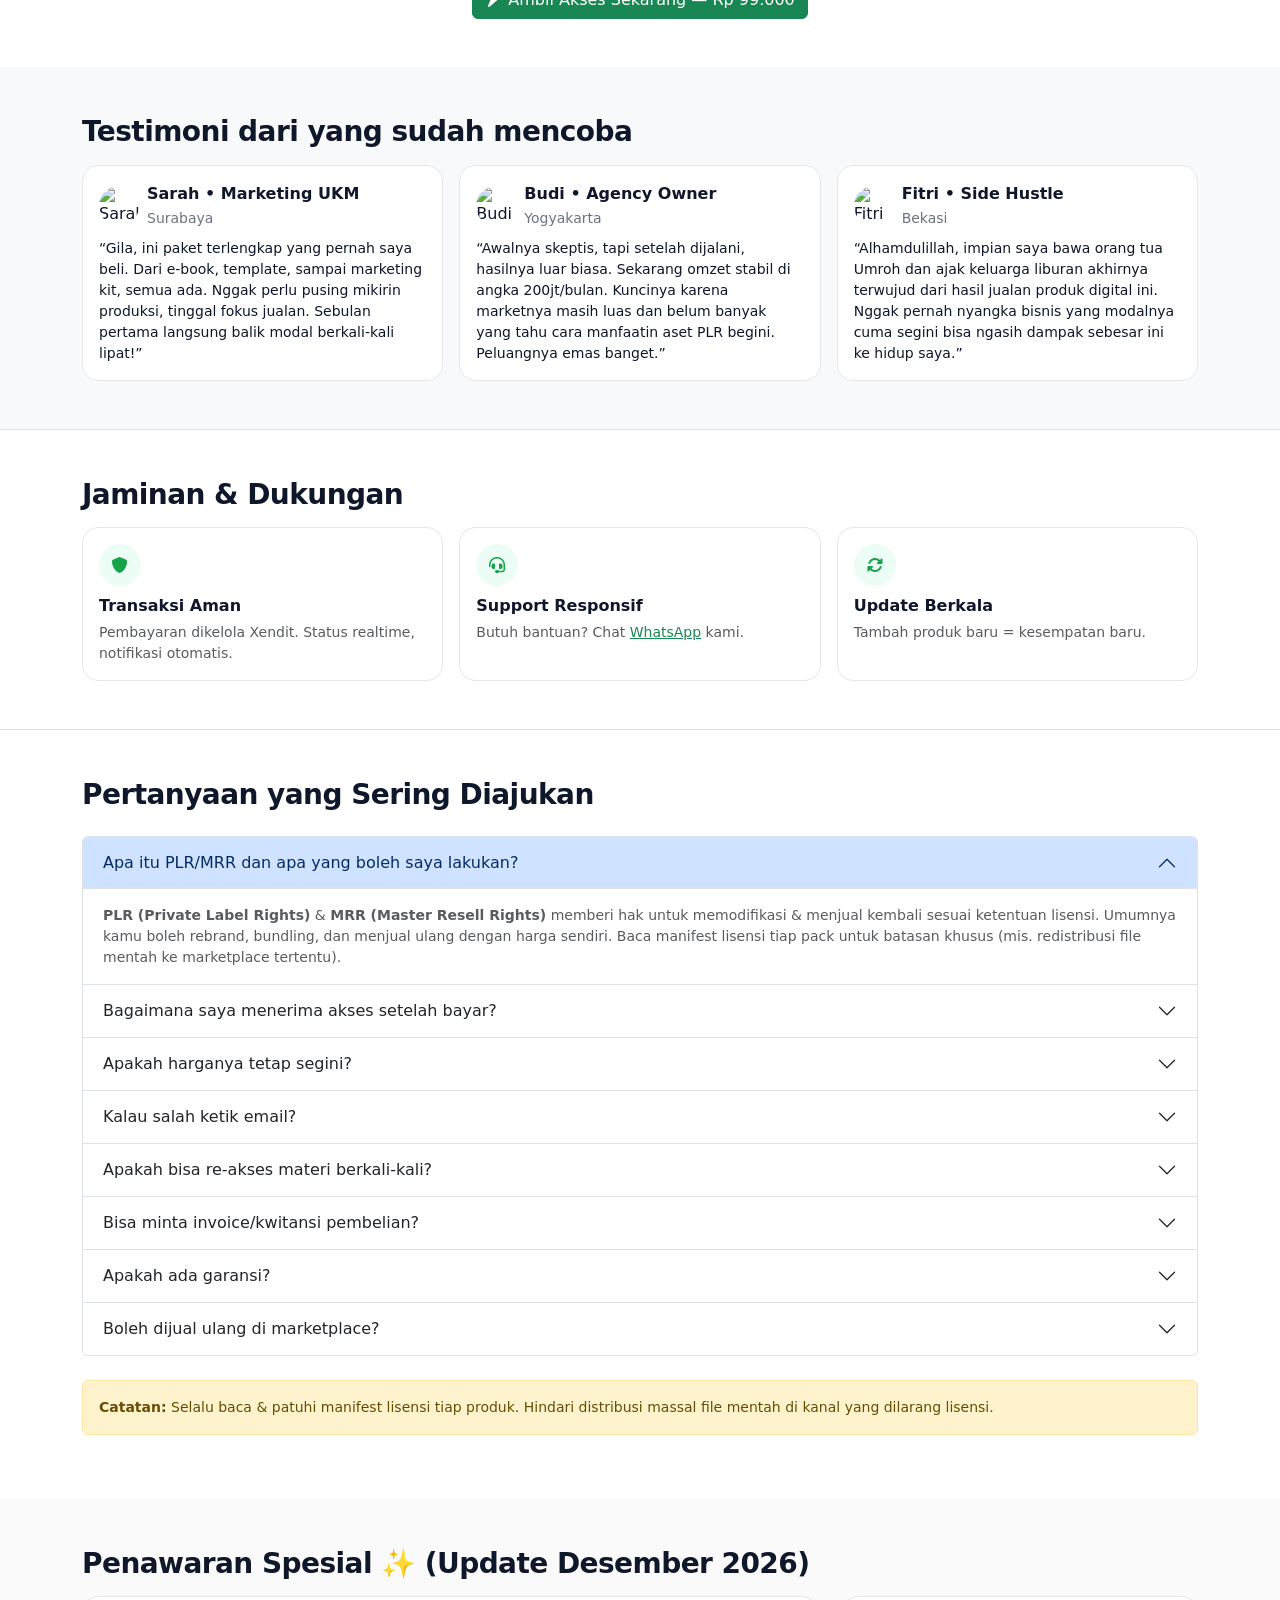
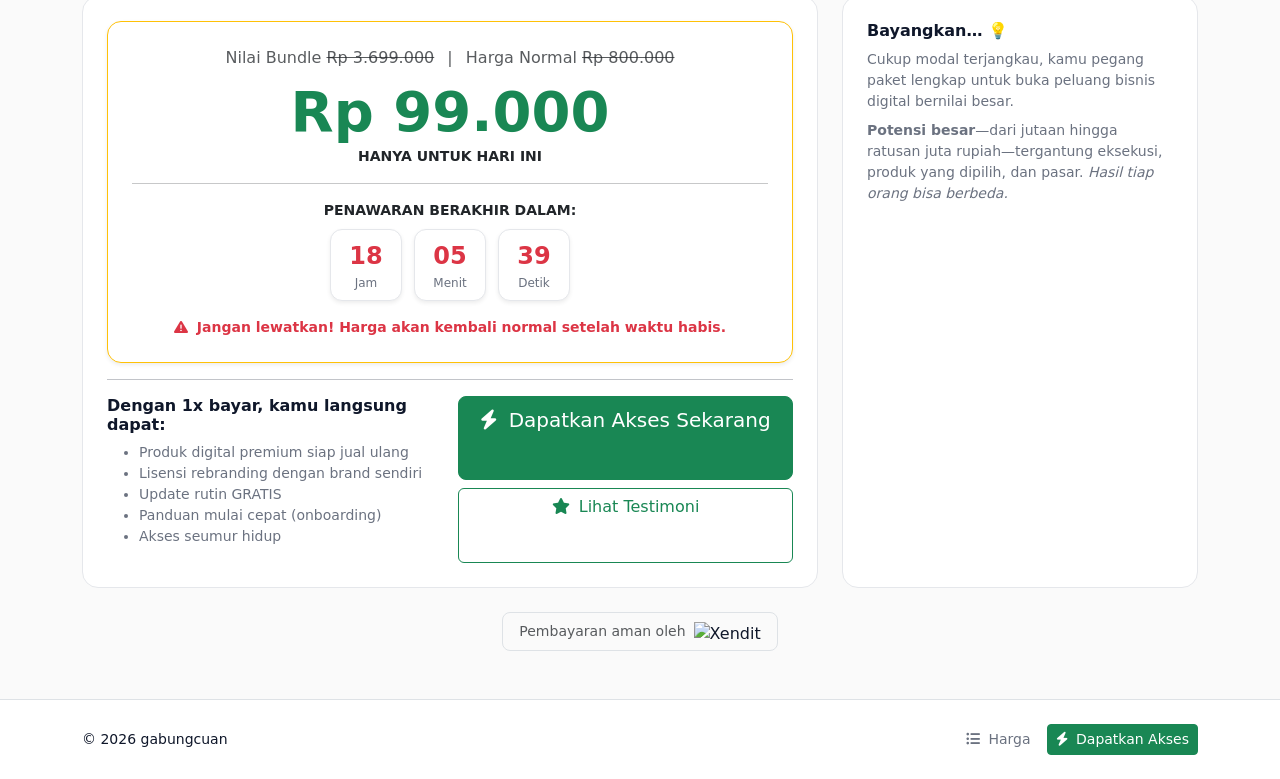
==== commit 4401ea1c: "Update index.html" ====
--- a/index.html
+++ b/index.html
@@ -764,9 +764,10 @@
                 </ul>
               </div>
               <div class="col-md-6 d-grid gap-2">
-                <a class="btn btn-success btn-lg" href="#checkout">
-                  <i class="fa-solid fa-bolt me-1"></i> Dapatkan Akses Sekarang — <span id="priceCta">Rp 0</span>
-                </a>
+<a class="btn btn-success btn-lg" href="#checkout">
+  <i class="fa-solid fa-bolt me-1"></i> Dapatkan Akses Sekarang
+  <span id="priceCtaWrap" class="d-none"> — <span id="priceCta"></span></span>
+</a>
                 <a class="btn btn-outline-success" href="#testi"><i class="fa-solid fa-star me-1"></i> Lihat Testimoni</a>
               </div>
             </div>
@@ -865,3 +866,4 @@
 
 </body>
 </html>
+
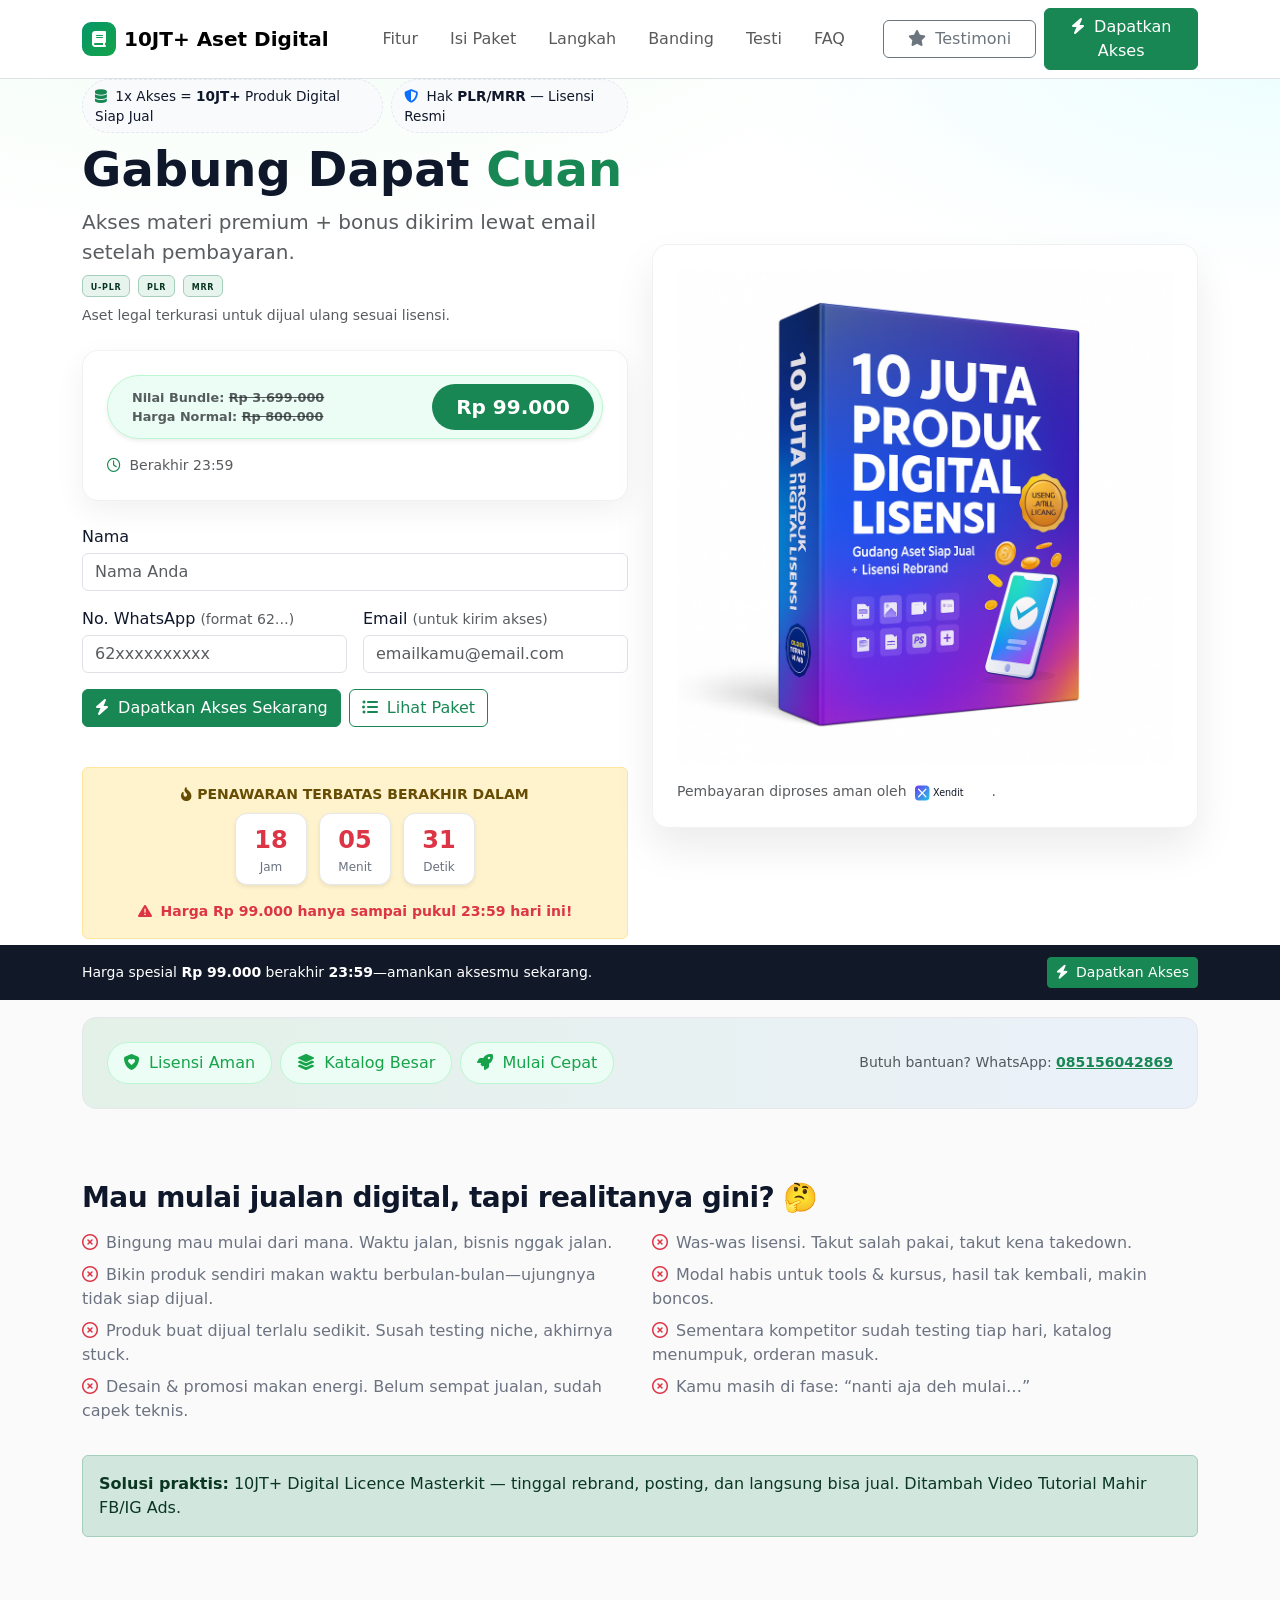
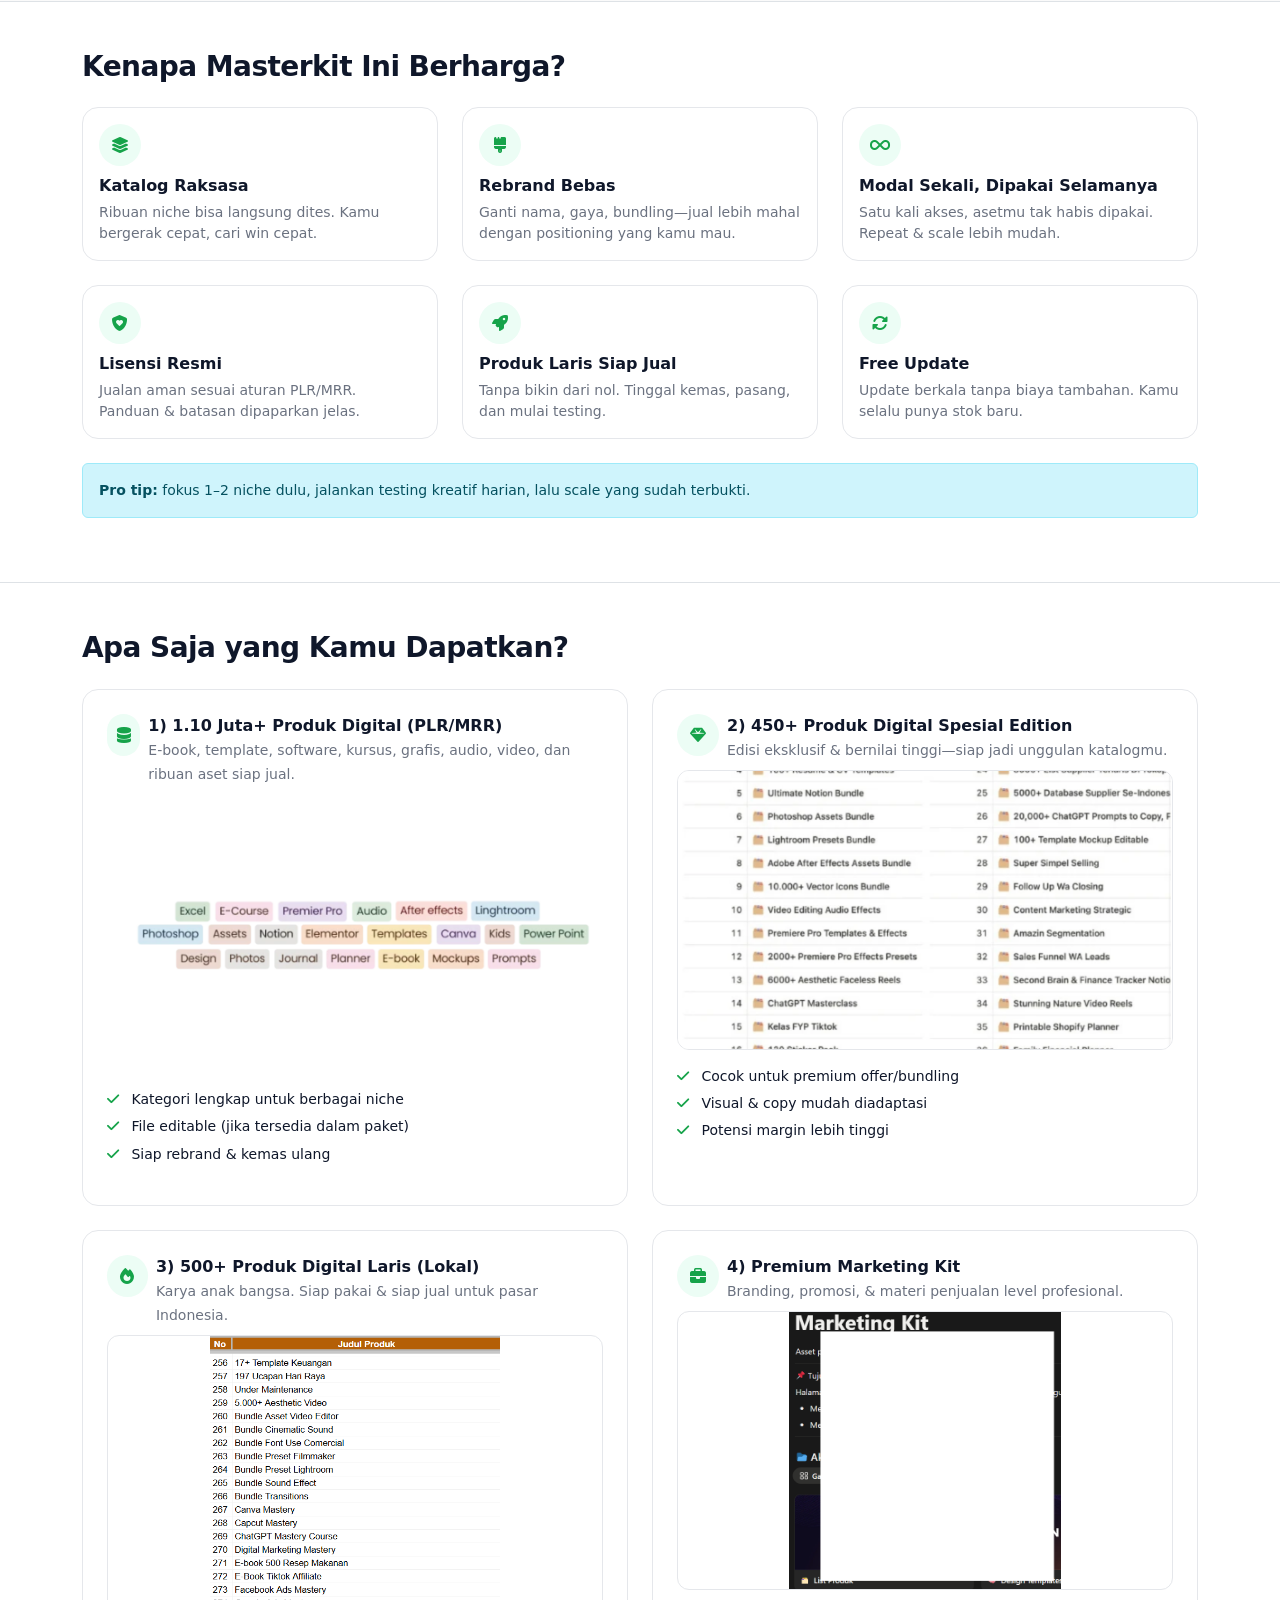
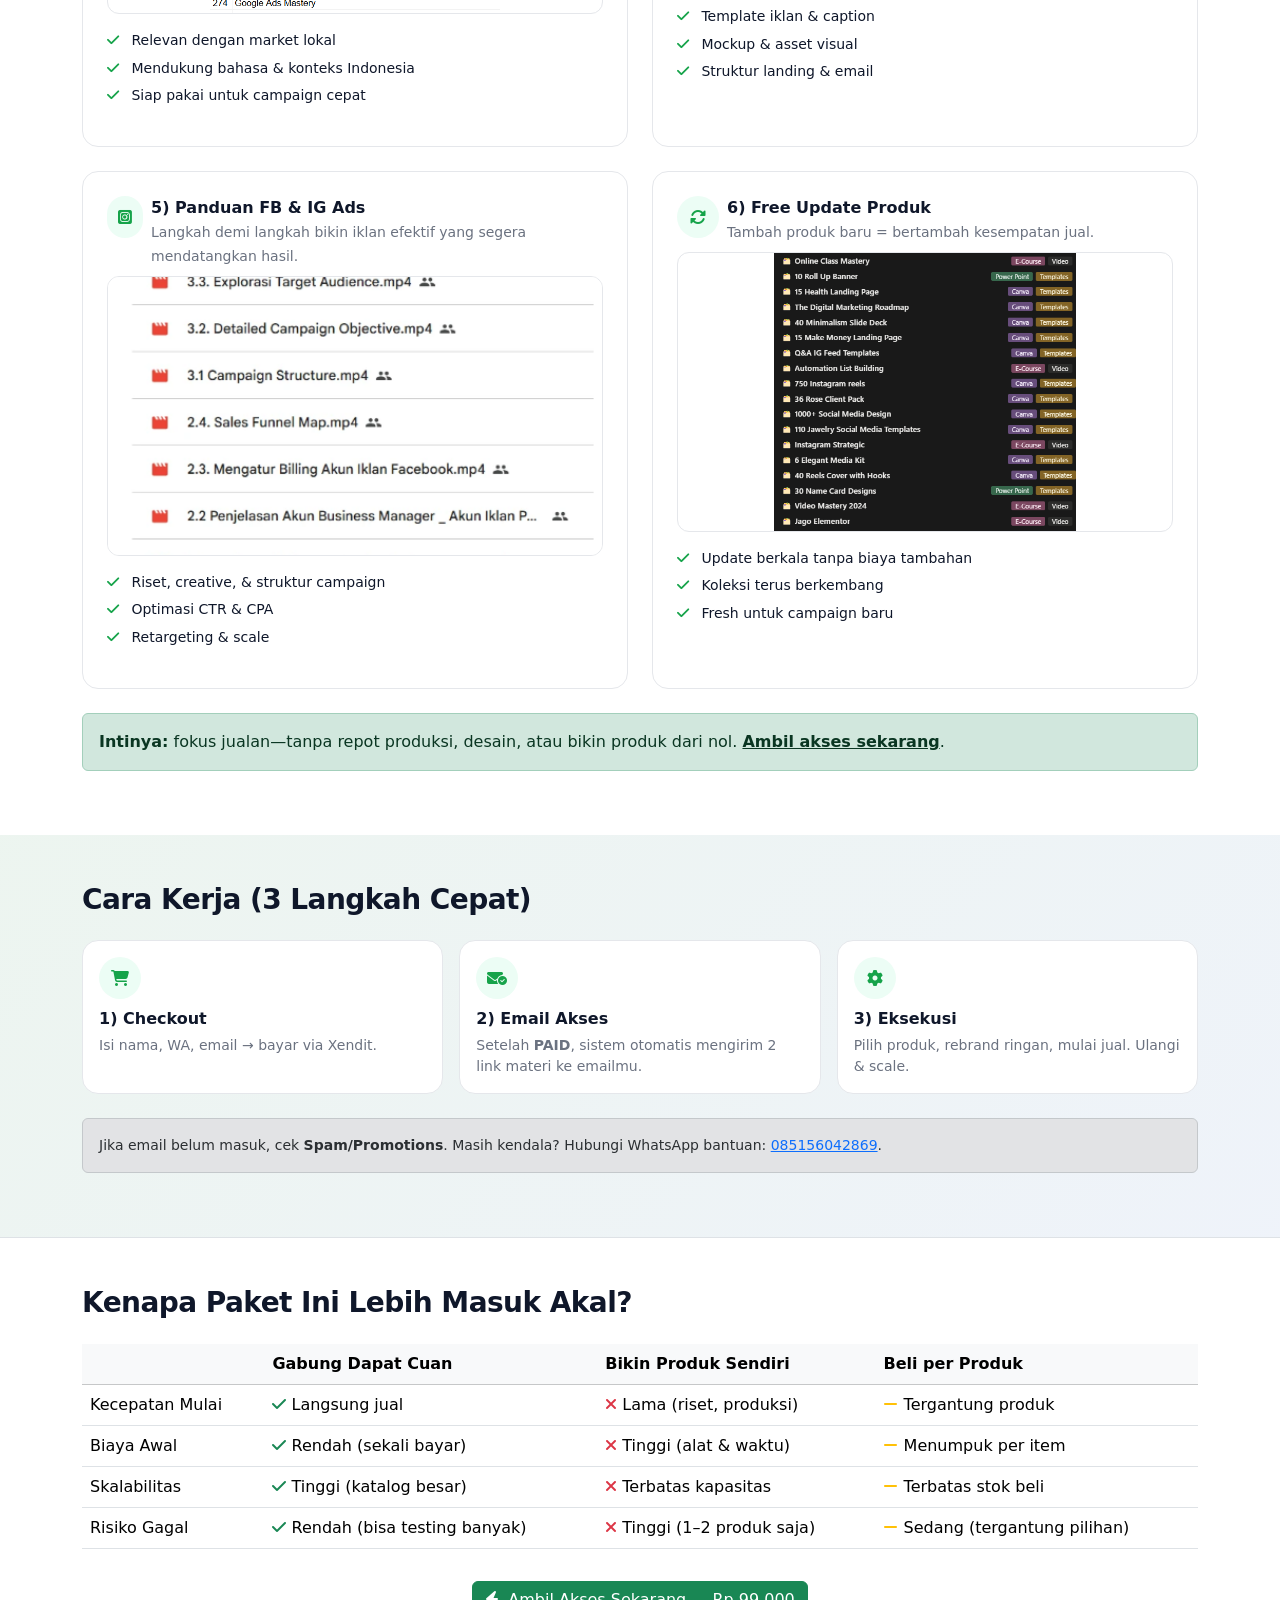
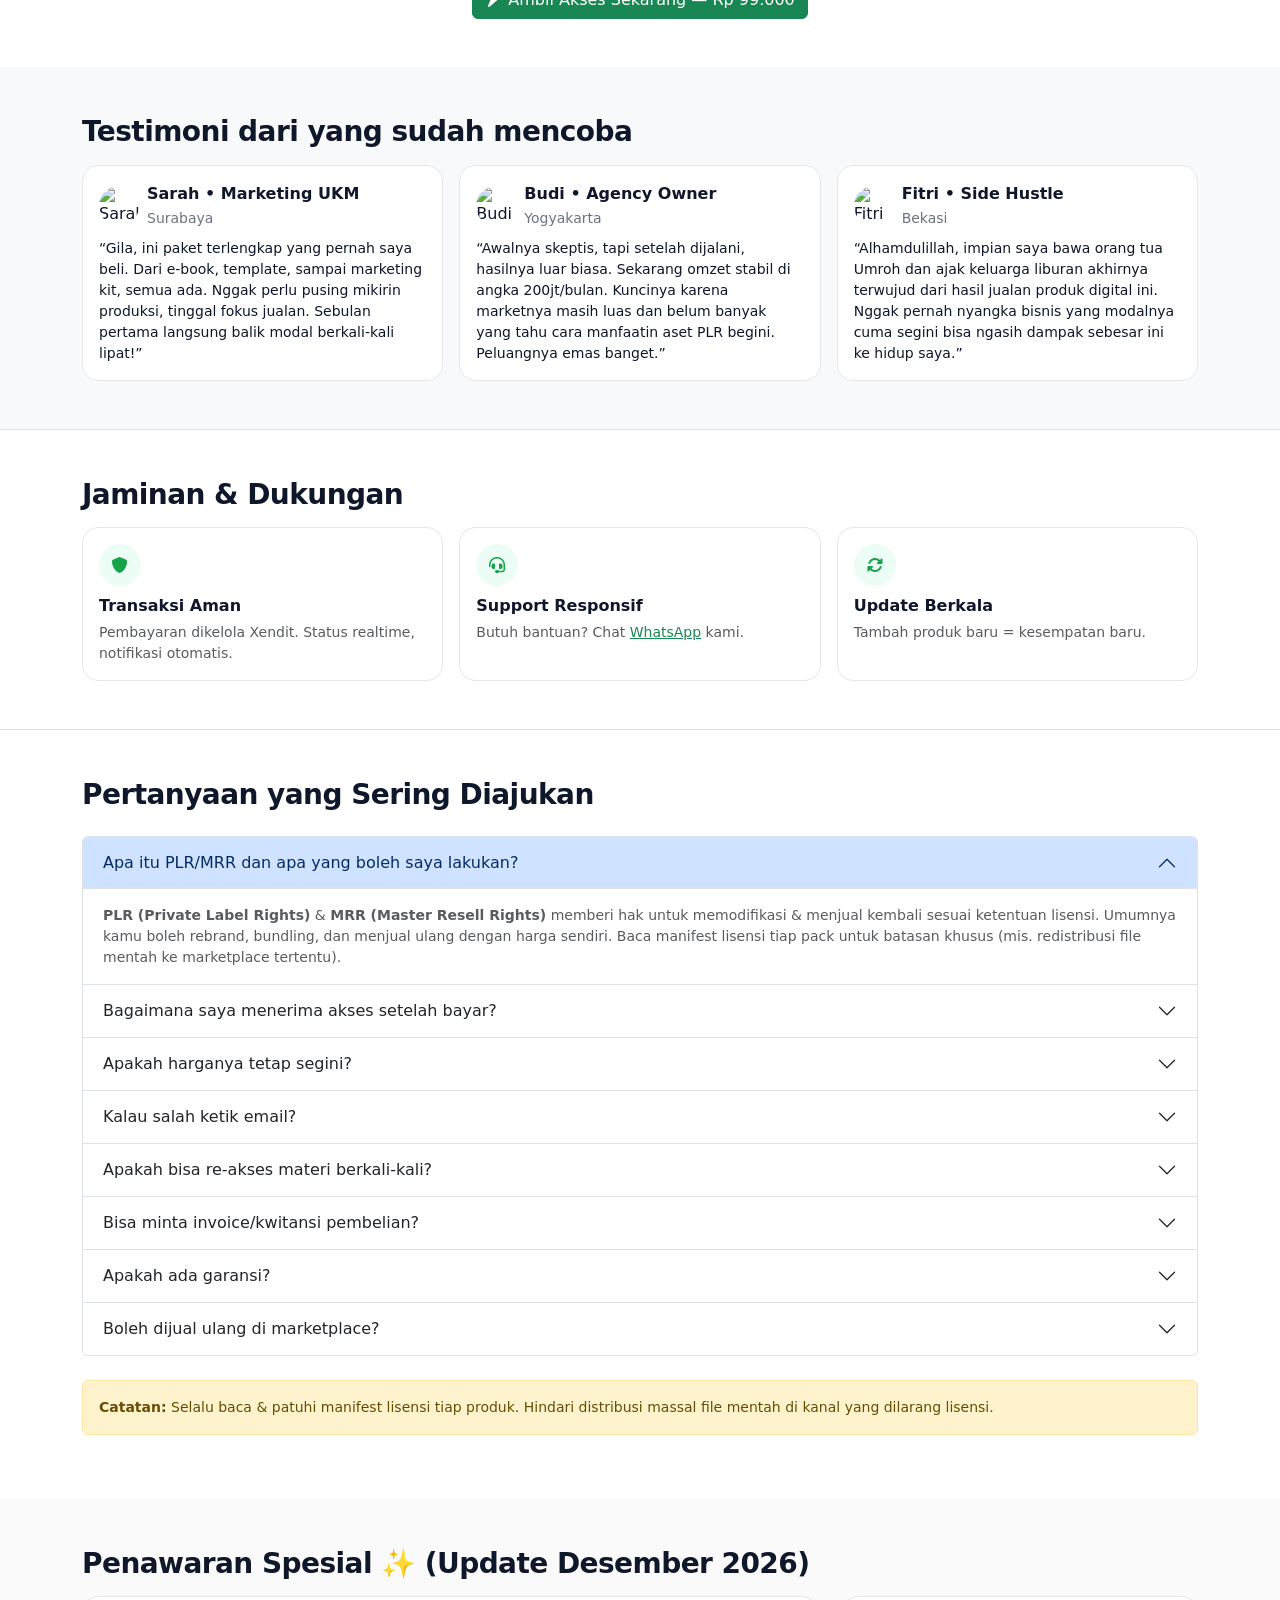
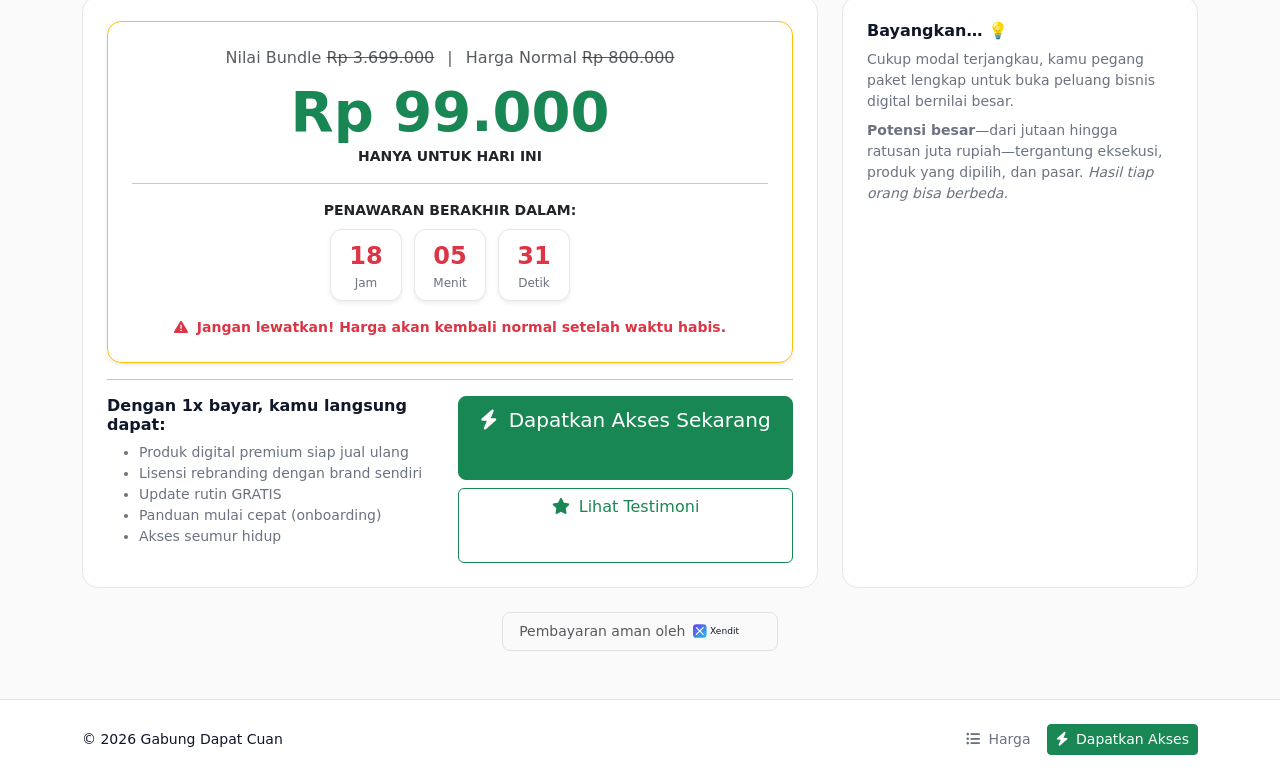
==== commit d0b4b389: "Update index.html" ====
--- a/index.html
+++ b/index.html
@@ -221,7 +221,7 @@
             </div>
             <div class="mt-3 small text-muted">
               Pembayaran diproses aman oleh
-              <img src="https://upload.wikimedia.org/wikipedia/commons/4/47/Xendit_Logo.png" width="72" alt="Xendit" class="ms-1 align-text-top" />
+              <img src="assets/xendit.svg" width="72" alt="Xendit" class="ms-1 align-text-top" />
               .
             </div>
           </div><!-- /glass -->
@@ -790,7 +790,7 @@
       <div class="text-center mt-4">
         <div class="d-inline-flex align-items-center gap-2 p-2 px-3 rounded-3 border">
           <span class="small text-muted">Pembayaran aman oleh</span>
-          <img src="https://upload.wikimedia.org/wikipedia/commons/4/47/Xendit_Logo.png" height="18" alt="Xendit">
+          <img src="assets/xendit.svg" height="18" alt="Xendit">
         </div>
       </div>
     </div>
@@ -799,7 +799,7 @@
   <!-- ============================== FOOTER ============================== -->
   <footer class="border-top py-4 bg-white">
     <div class="container small d-flex flex-wrap gap-2 align-items-center justify-content-between">
-      <div>© <span id="y"></span> gabungcuan</div>
+      <div>© <span id="y"></span> Gabung Dapat Cuan</div>
       <div class="d-flex align-items-center gap-3">
         <a class="text-decoration-none muted" href="#harga"><i class="fa-solid fa-list-ul me-1"></i> Harga</a>
         <a class="btn btn-success btn-sm" href="#checkout">
@@ -867,3 +867,4 @@
 </body>
 </html>
 
+
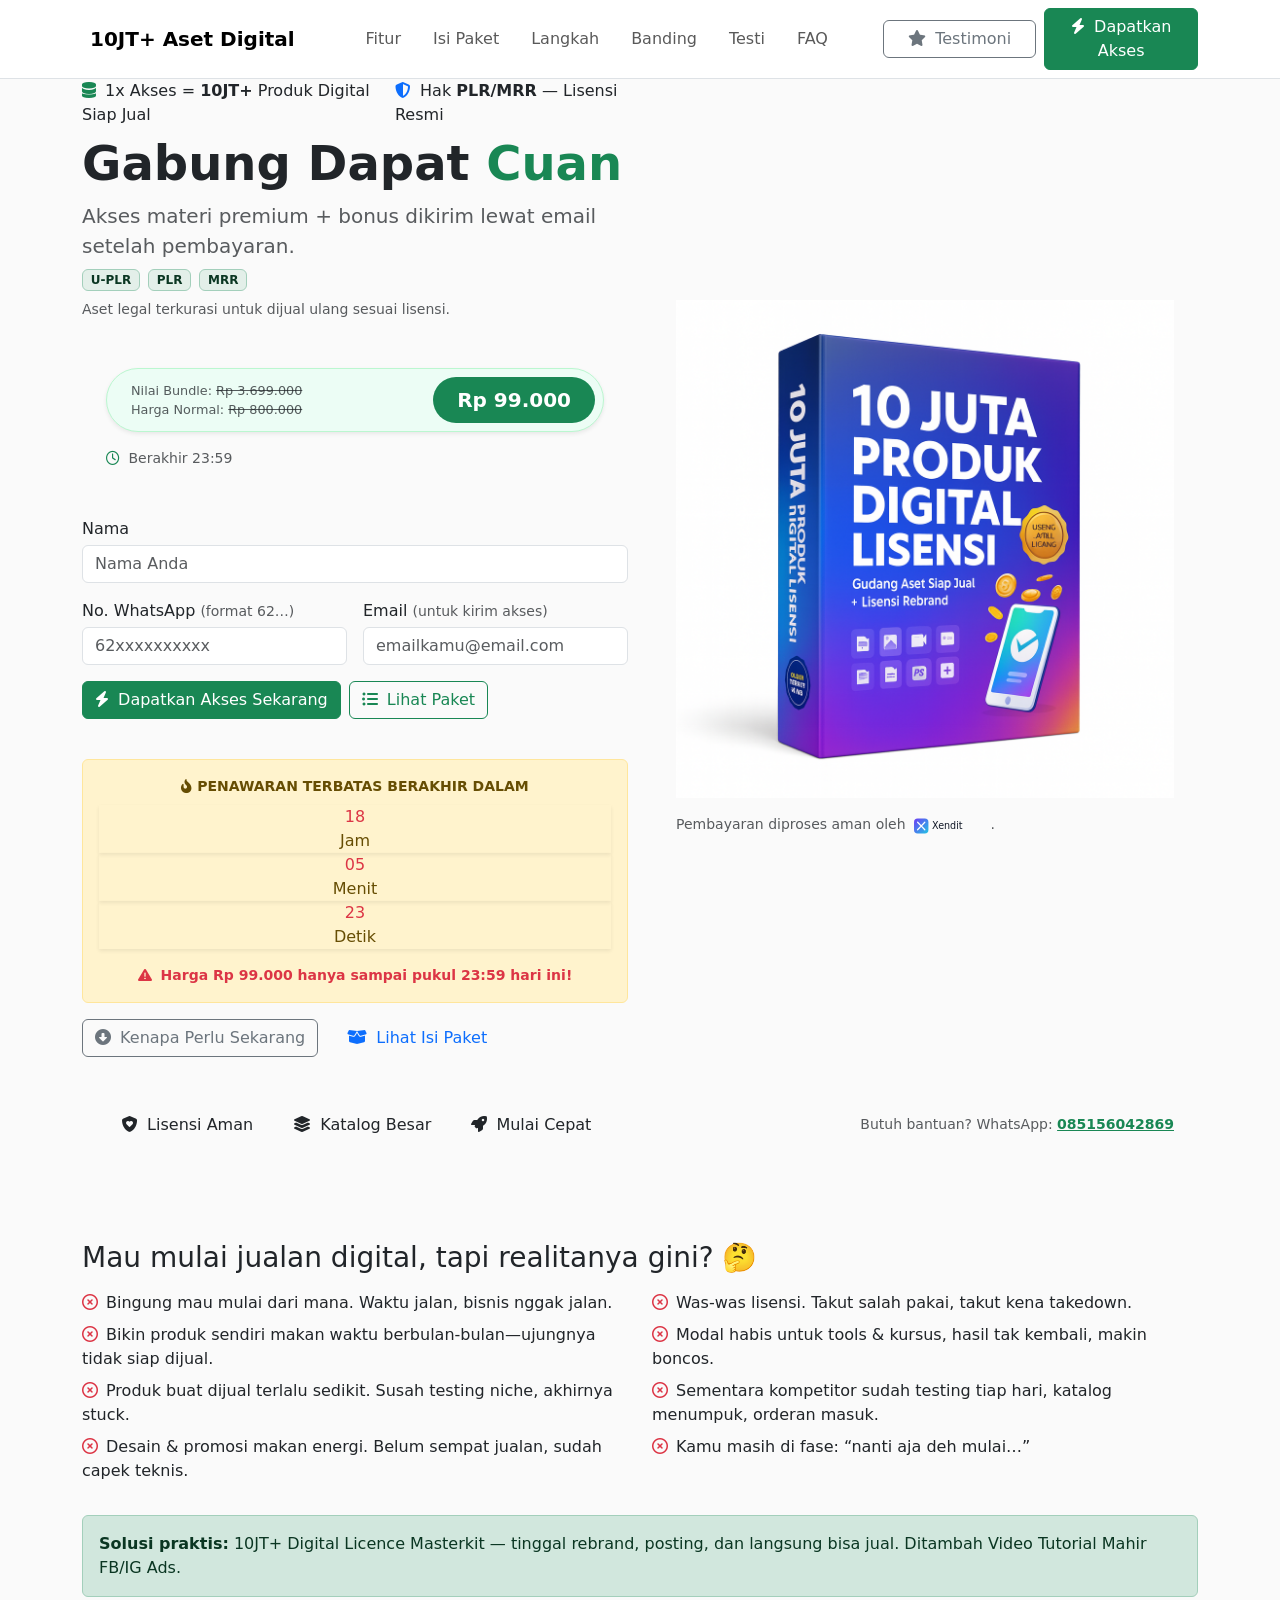
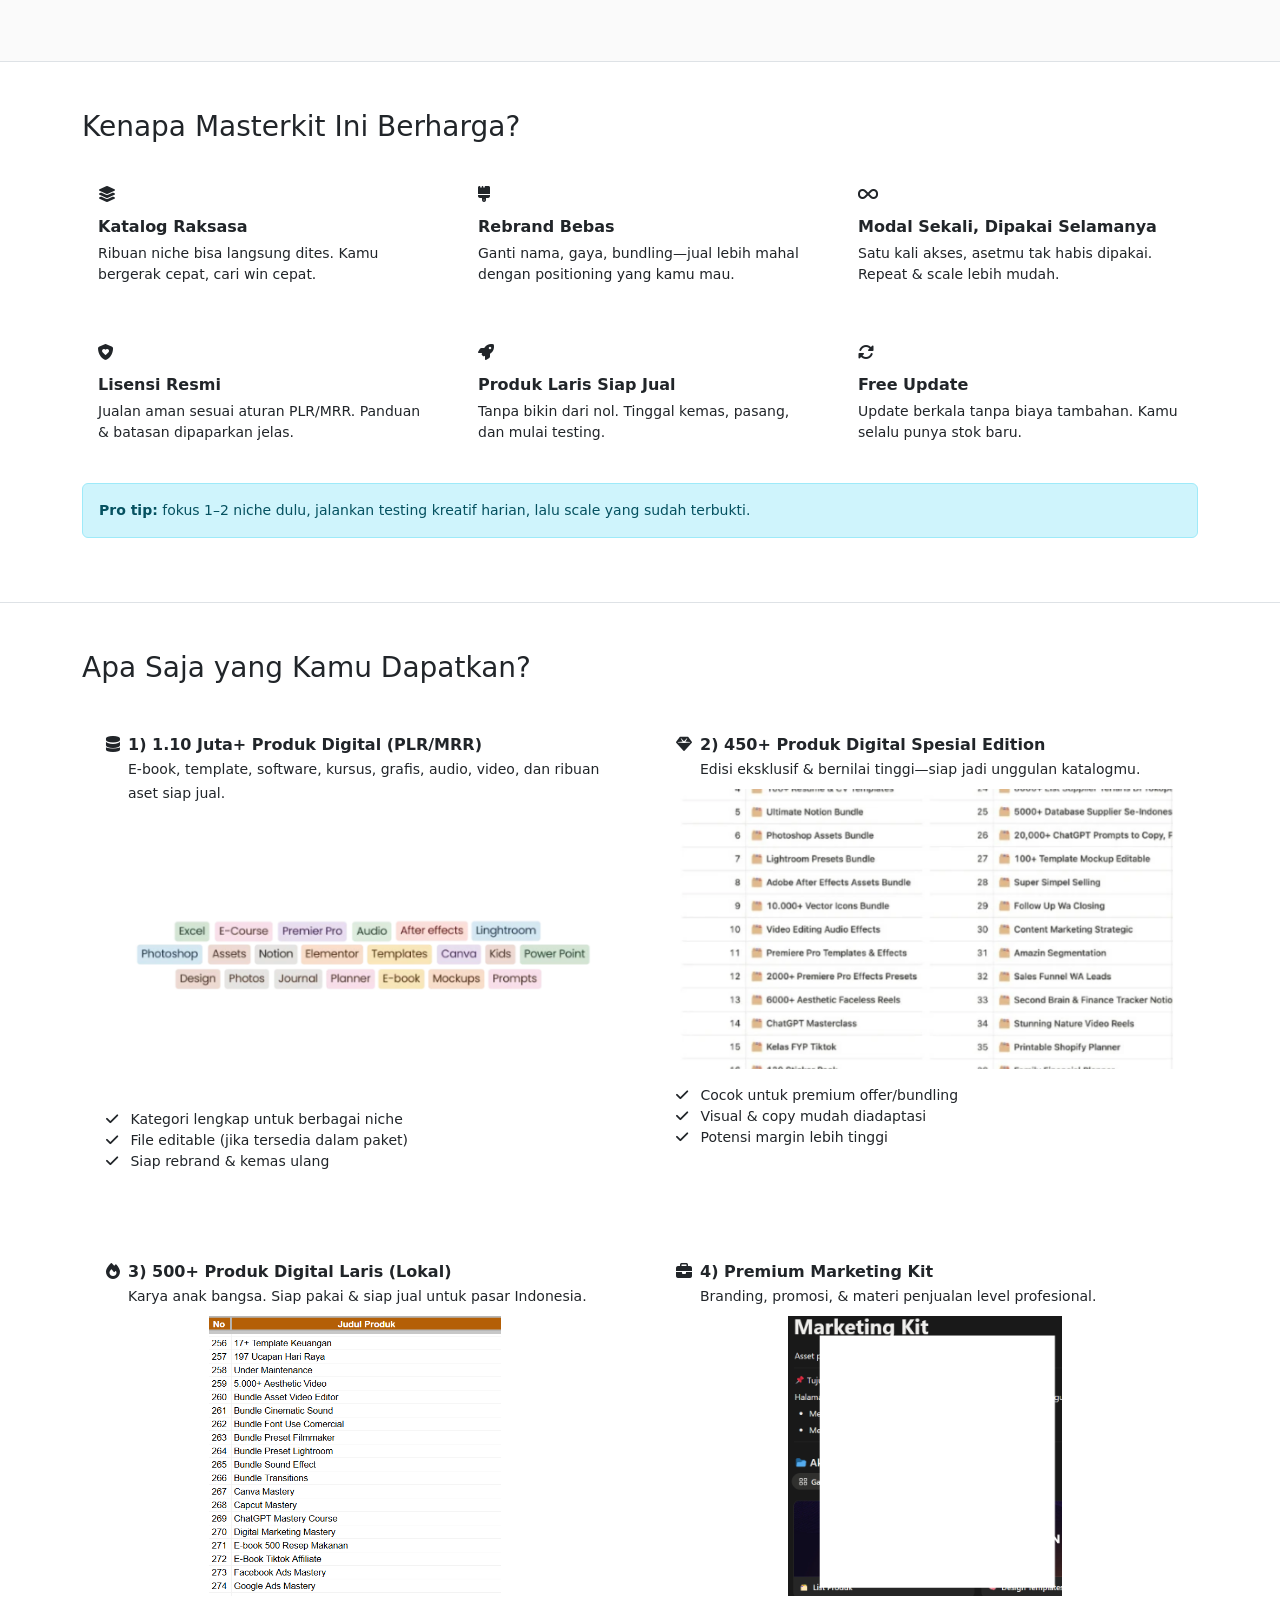
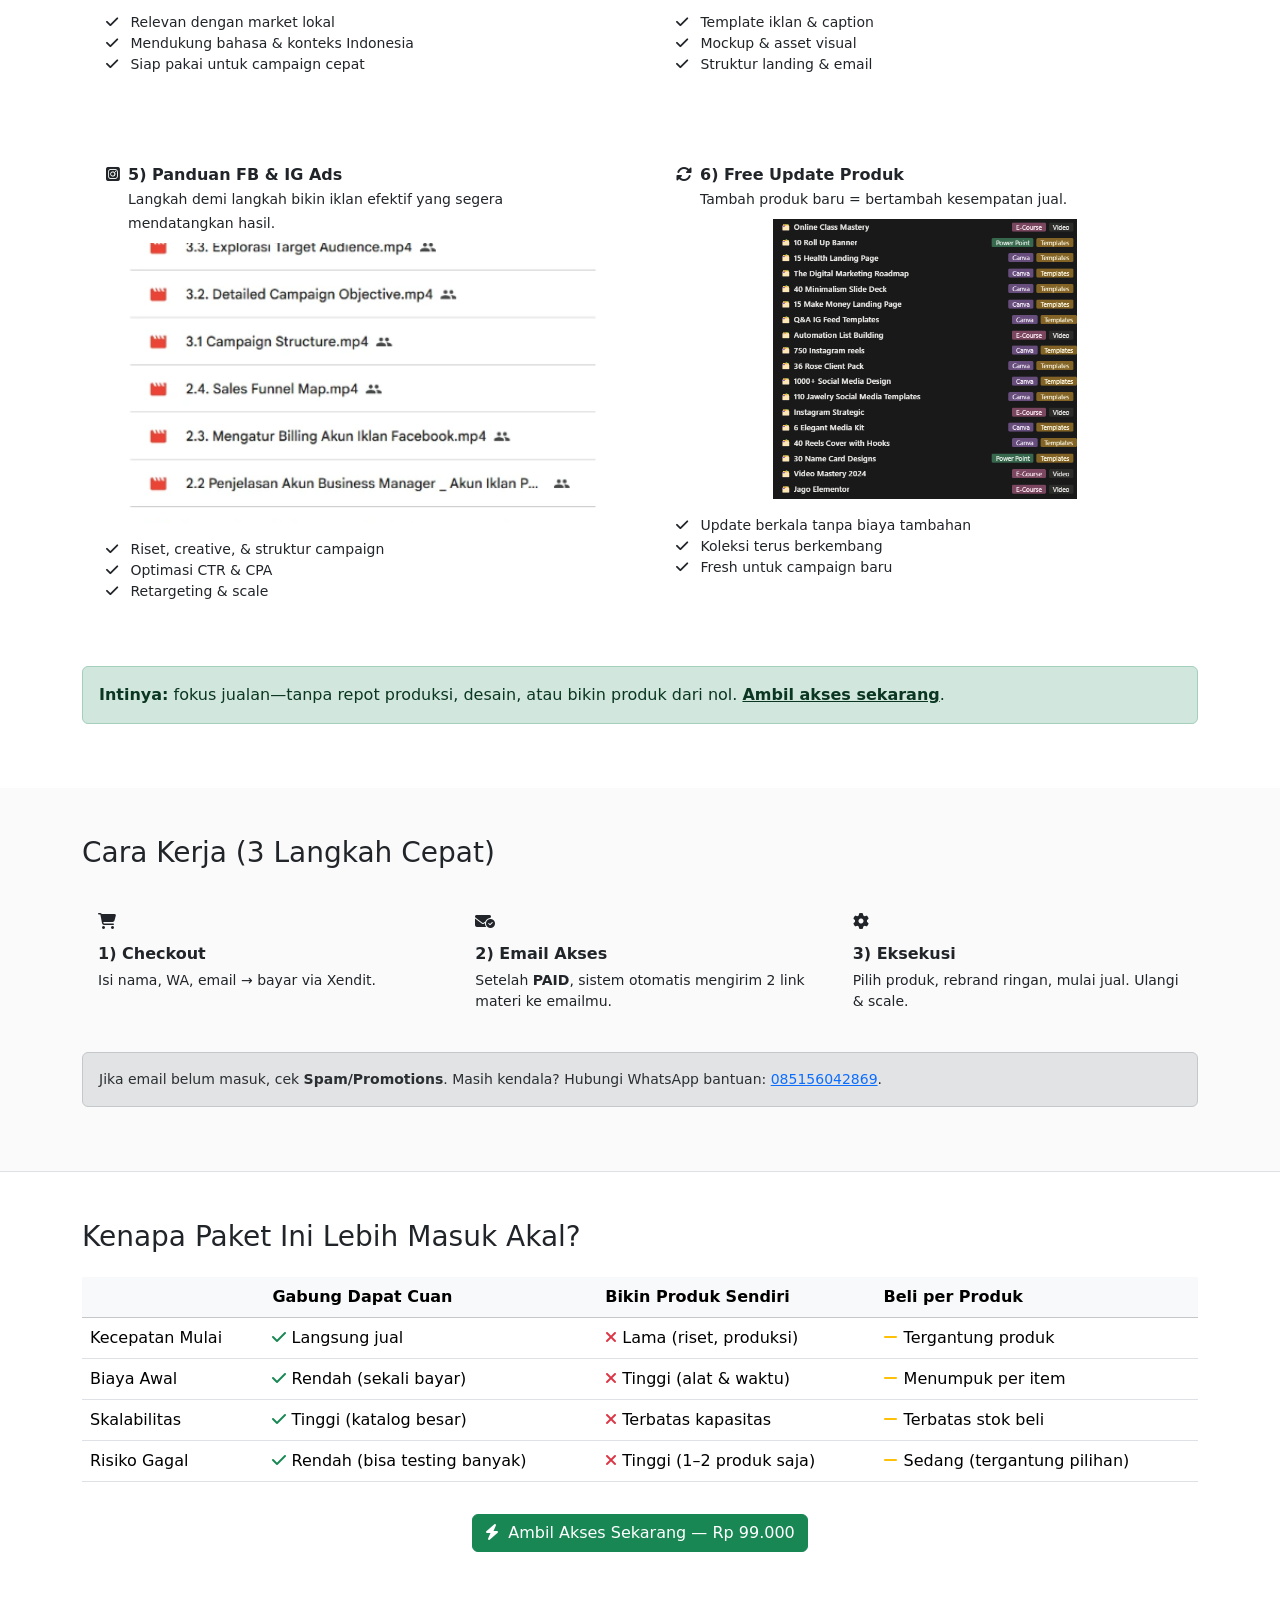
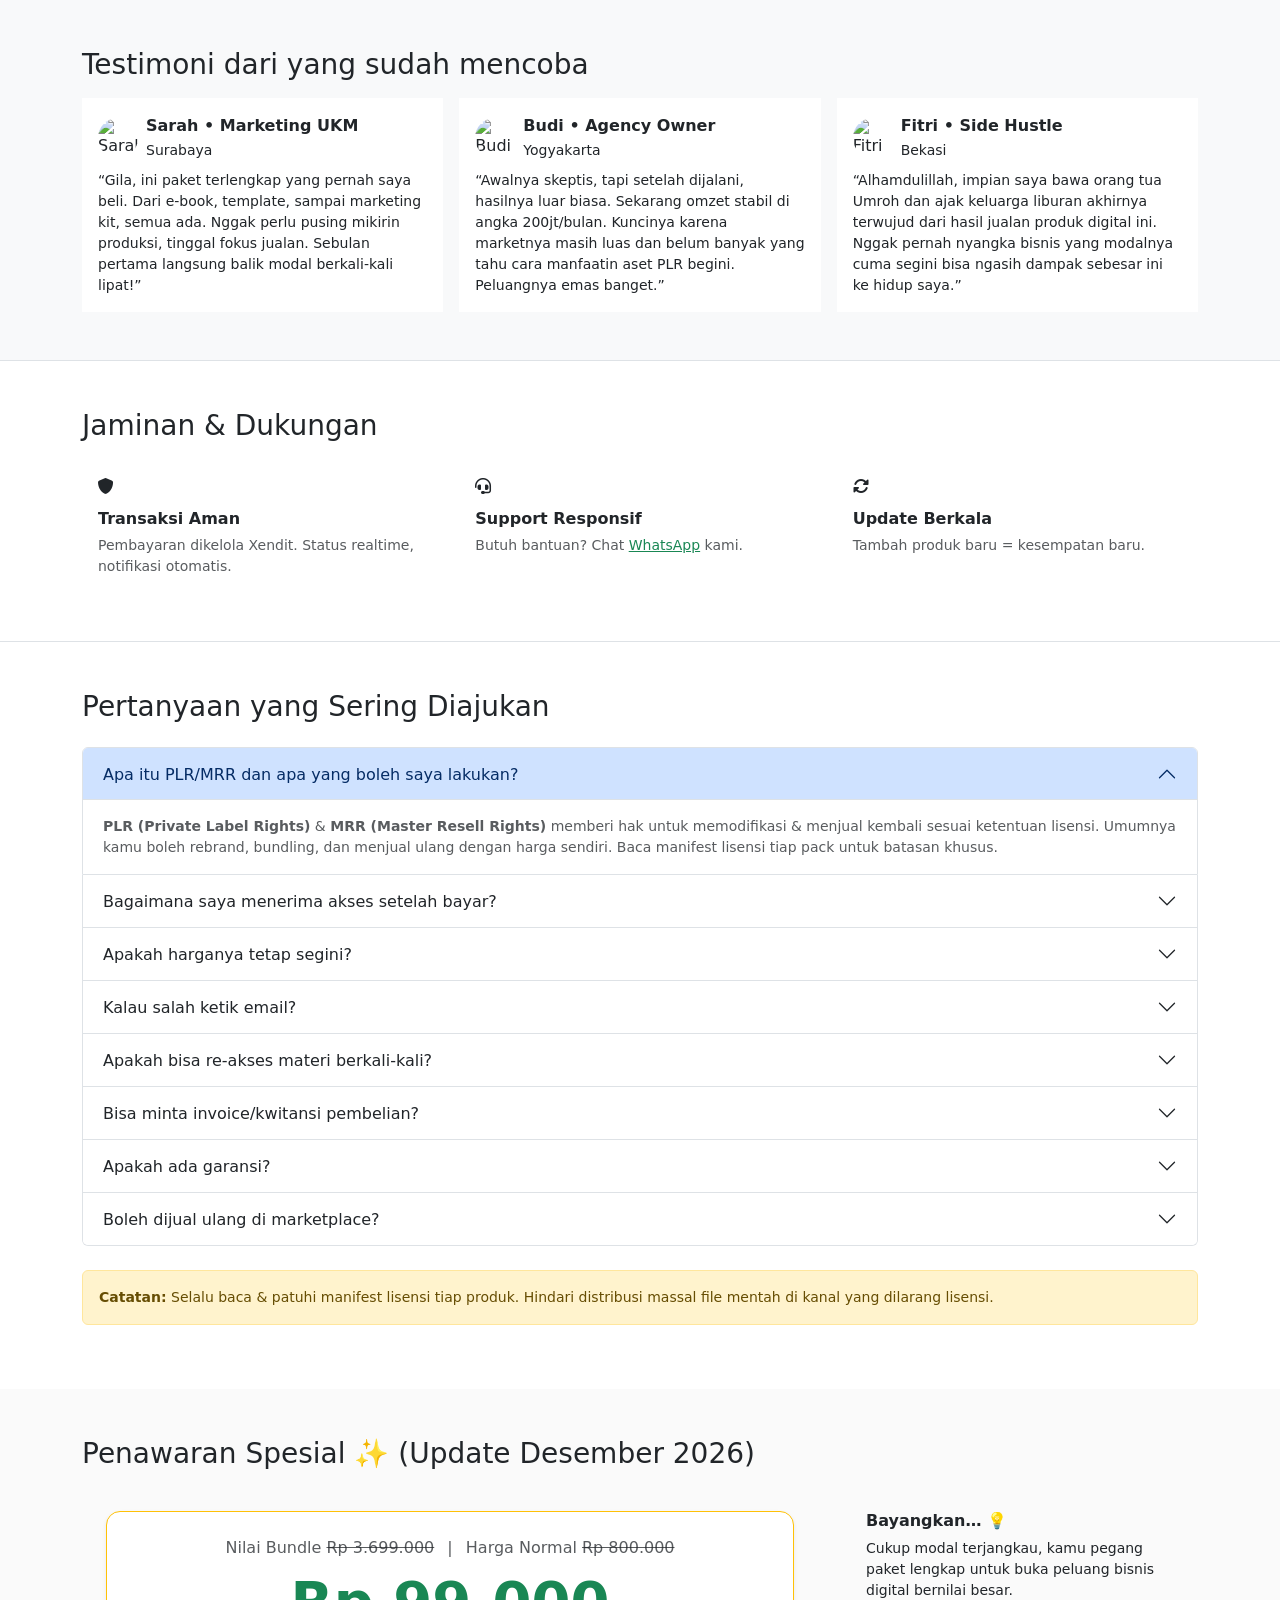
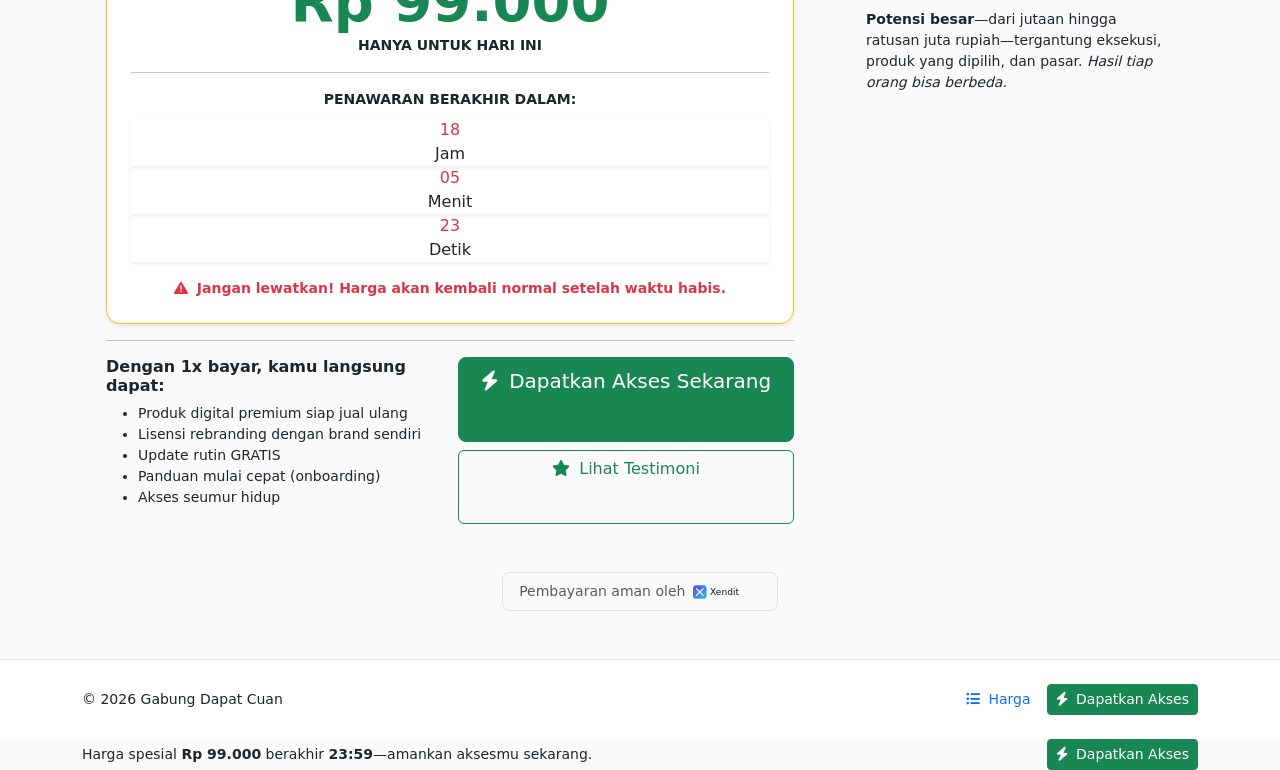
==== commit 5ac1129a: "Update index.html" ====
--- a/index.html
+++ b/index.html
@@ -1,19 +1,9 @@
 <!doctype html>
 <html lang="id">
 <head>
-  <!-- =======================================================================
-       INDEX.HTML — GABUNG DAPAT CUAN (Landing + Checkout)
-       - Harga diambil dari assets/config.js → CONFIG.PRODUCT_DEFAULT.price
-       - Submit form → assets/app.js → /api/create-invoice (Cloudflare Worker)
-       - Meta Pixel: assets/pixel.js (pakai CONFIG.PIXEL_ID)
-       - JSON-LD: placeholder #schema-product → diisi app.js
-       ======================================================================= -->
-
   <meta charset="utf-8" />
   <title>Gabung Dapat Cuan — 10JT+ Produk Digital Siap Jual (PLR/MRR)</title>
   <meta name="viewport" content="width=device-width, initial-scale=1" />
-
-  <!-- SEO / Open Graph -->
   <meta name="description" content="1x akses, produk digital siap jual ulang (PLR/MRR). Rebrand, posting, langsung jual. Link akses otomatis dikirim ke email setelah pembayaran berhasil." />
   <link rel="canonical" href="/" />
   <meta property="og:title" content="Gabung Dapat Cuan — Produk Digital Siap Jual (PLR/MRR)" />
@@ -21,87 +11,26 @@
   <meta property="og:type" content="website" />
   <meta property="og:image" content="assets/cover.jpg" />
   <meta property="og:site_name" content="gabungcuan" />
-
-  <!-- Favicons -->
   <link rel="icon" href="assets/favicon.png" type="image/png" />
   <link rel="apple-touch-icon" href="assets/apple-touch-icon.png" />
-
-  <!-- Bootstrap & Icons -->
   <link href="https://cdn.jsdelivr.net/npm/bootstrap@5.3.3/dist/css/bootstrap.min.css" rel="stylesheet" />
   <link href="https://cdnjs.cloudflare.com/ajax/libs/font-awesome/6.5.2/css/all.min.css" rel="stylesheet" />
-
-  <!-- Custom Styles -->
   <link rel="stylesheet" href="assets/style.css" />
-
-  <style>
-    :root{
-      --brand:#16a34a; --brand-ink:#0b1220; --muted:#6b7280; --soft:#ecfdf5; --ink:#0f172a;
-      --bg:#fafafa; --border:#e5e7eb; --white:#fff;
-    }
-    html{ scroll-behavior:smooth; }
-    body{ color:var(--ink); background:var(--bg); }
-    .navbar{ backdrop-filter:saturate(140%) blur(6px); }
-    .brand-badge{ width:34px;height:34px;border-radius:9px;background:linear-gradient(135deg,#059669,#16a34a);display:inline-block;position:relative; }
-    .brand-badge:after{ content:"\f02d"; font:900 16px "Font Awesome 6 Free"; color:#fff; position:absolute; left:50%; top:50%; transform:translate(-50%,-50%); }
-    .hero{
-      background:
-      radial-gradient(1200px 480px at 20% -10%, #f0fdf4 0, rgba(240,253,244,0) 60%),
-      radial-gradient(1000px 420px at 100% 0%, #ecfeff 0, rgba(236,254,255,0) 55%),
-      #ffffff;
-    }
-    .glass{ background:rgba(255,255,255,.7); backdrop-filter:blur(10px); border:1px solid rgba(15,23,42,.06); border-radius:16px; box-shadow:0 20px 40px rgba(2,6,23,.08);}
-    .check-pill{ background:#f8fafc;border:1px dashed #e2e8f0;border-radius:999px;padding:.35rem .75rem;font-size:.85rem }
-    .icon-circle{ width:42px;height:42px;border-radius:999px;display:inline-flex;align-items:center;justify-content:center;background:var(--soft);color:var(--brand);}
-    .muted{ color:var(--muted)!important; }
-    .section-title{ font-weight:800; letter-spacing:-.02em; }
-    .price-tag{ display:inline-flex;align-items:center;gap:.5rem;background:#eefcf3;border:1px solid #e5e7eb;border-radius:999px;padding:.4rem .8rem;font-weight:600;color:#1f2937; }
-    .shadow-soft{ box-shadow:0 10px 30px rgba(2,6,23,.06); }
-    .ratio-thumb{ border:1px solid #e5e7eb;border-radius:12px;overflow:hidden; }
-    .count-box{ display:flex;gap:.75rem;flex-wrap:wrap; }
-    .time{ min-width:72px;text-align:center;padding:.5rem .65rem;border-radius:.75rem;background:#fff;border:1px solid #e5e7eb; }
-    .time .num{ font-size:1.5rem;font-weight:800;color:#111827; }
-    .time .lab{ font-size:.75rem;color:#6b7280; }
-    .floating-cta{ position:fixed;left:0;right:0;bottom:-100px;background:#111827;color:#fff;z-index:9999;transition:bottom .35s ease;padding:.75rem 1rem; }
-    .floating-cta.show{ bottom:0; }
-    .bg-stripe{ background:linear-gradient(135deg,rgba(22,163,74,.06),rgba(59,130,246,.06)); }
-    .smallcaps{font-variant:all-small-caps;letter-spacing:.06em}
-    .card-lite{ border:1px solid var(--border); border-radius:16px; background:#fff; }
-    .list-check li{ margin-bottom:.4rem; }
-    .list-check .fa-check{ color:#16a34a }
-    .table-compare th, .table-compare td{ vertical-align:middle; }
-    .lh-tight{ line-height:1.2 }
-    .badge-soft{
-      background:var(--soft);color:var(--brand);border:1px solid #bbf7d0;
-    }
-    .grid-logos img{ height:30px; opacity:.8 }
-    .cta-strip{
-      background:linear-gradient(90deg, rgba(22,163,74,.1), rgba(59,130,246,.08));
-      border:1px solid var(--border); border-radius:14px;
-    }
-  </style>
-
-  <!-- 1) Config harus loaded dulu (pakai versioning utk cache-busting) -->
   <script src="assets/config.js?v=2025-10-18-03"></script>
-  <!-- 2) Pixel loader (baca CONFIG.PIXEL_ID) -->
   <script src="assets/pixel.js?v=2025-10-18-03" defer></script>
-
-  <!-- JSON-LD diisi dinamis oleh assets/app.js -->
   <script id="schema-product" type="application/ld+json"></script>
 </head>
 <body>
 
-  <!-- ============================== NAVBAR ============================== -->
   <nav class="navbar navbar-expand-lg bg-white border-bottom sticky-top">
     <div class="container">
       <a class="navbar-brand d-flex align-items-center gap-2" href="#">
         <span class="brand-badge"></span>
         <span class="fw-bold">10JT+ Aset Digital</span>
       </a>
-
       <button class="navbar-toggler" type="button" data-bs-toggle="collapse" data-bs-target="#nav">
         <span class="navbar-toggler-icon"></span>
       </button>
-
       <div id="nav" class="collapse navbar-collapse">
         <ul class="navbar-nav mx-auto align-items-lg-center gap-lg-3">
           <li class="nav-item"><a class="nav-link" href="#fitur">Fitur</a></li>
@@ -111,7 +40,6 @@
           <li class="nav-item"><a class="nav-link" href="#testi">Testi</a></li>
           <li class="nav-item"><a class="nav-link" href="#faq">FAQ</a></li>
         </ul>
-
         <div class="d-flex align-items-center gap-2 flex-column flex-lg-row mt-3 mt-lg-0">
           <a class="btn btn-outline-secondary w-100 w-lg-auto" href="#testi">
             <i class="fa-solid fa-star me-1"></i> Testimoni
@@ -124,7 +52,6 @@
     </div>
   </nav>
 
-  <!-- =============================== HERO =============================== -->
   <section class="hero py-6">
     <div class="container">
       <div class="row g-4 align-items-center">
@@ -133,12 +60,8 @@
             <span class="check-pill"><i class="fa-solid fa-database me-1 text-success"></i> 1x Akses = <strong>10JT+</strong> Produk Digital Siap Jual</span>
             <span class="check-pill d-none d-md-inline"><i class="fa-solid fa-shield-halved me-1 text-primary"></i> Hak <strong>PLR/MRR</strong> — Lisensi Resmi</span>
           </div>
-
           <h1 class="display-5 fw-bold mb-2 lh-tight">Gabung Dapat <span class="text-success">Cuan</span></h1>
-          <p class="lead text-muted mb-2" id="prodDesc">
-            Tanpa produksi sendiri. Rebrand, posting, langsung jual. Katalog besar, niche luas, eksekusi makin cepat.
-          </p>
-
+          <p class="lead text-muted mb-2" id="prodDesc">Tanpa produksi sendiri. Rebrand, posting, langsung jual. Katalog besar, niche luas, eksekusi makin cepat.</p>
           <div class="d-flex align-items-center gap-2 mb-2">
             <span class="badge bg-success bg-opacity-10 text-success-emphasis border border-success-subtle fw-semibold smallcaps">U-PLR</span>
             <span class="badge bg-success bg-opacity-10 text-success-emphasis border border-success-subtle fw-semibold smallcaps">PLR</span>
@@ -146,16 +69,15 @@
           </div>
           <p class="text-muted small mb-4">Aset legal terkurasi untuk dijual ulang sesuai lisensi.</p>
 
-          <!-- PRICE & DEADLINE -->
           <div class="glass p-3 p-md-4 mb-4 shadow-soft" id="checkout">
             <div class="d-flex align-items-center justify-content-between flex-wrap gap-3">
               <div class="price-tag shadow-sm rounded-pill d-flex align-items-center justify-content-between p-2" style="background-color:#ecfdf5;border:1px solid #bbf7d0;flex-grow:1;">
                 <div class="px-3">
-                  <span class="d-block text-muted" style="font-size:.8rem;">Nilai Bundle: <s>Rp 3.699.000</s></span>
-                  <span class="d-block text-muted" style="font-size:.8rem;">Harga Normal: <s>Rp 800.000</s></span>
+                  <span class="d-block text-muted" style="font-size:.8rem;">Nilai Bundle: <s id="bundleValue">—</s></span>
+                  <span class="d-block text-muted" style="font-size:.8rem;">Harga Normal: <s id="compareAt">—</s></span>
                 </div>
                 <div class="bg-success text-white rounded-pill px-4 py-2">
-                  <strong class="fs-5" id="priceBadge">Rp 0</strong>
+                  <strong class="fs-5" id="priceBadge"></strong>
                 </div>
               </div>
               <div class="small text-muted text-nowrap">
@@ -164,7 +86,6 @@
             </div>
           </div>
 
-          <!-- FORM CHECKOUT -->
           <form id="leadForm" class="row g-3 needs-validation" novalidate>
             <div class="col-12">
               <label class="form-label mb-1">Nama</label>
@@ -190,7 +111,6 @@
             <div class="col-12"><div id="msg" class="small text-muted"></div></div>
           </form>
 
-          <!-- Countdown -->
           <div class="alert alert-warning text-center mt-4" role="alert">
             <div class="small text-uppercase fw-bold mb-2">
               <i class="fa-solid fa-fire-flame-curved"></i> Penawaran Terbatas Berakhir Dalam
@@ -201,7 +121,7 @@
               <div class="time shadow-sm"><div class="num text-danger" id="s">54</div><div class="lab">Detik</div></div>
             </div>
             <div class="small mt-3 fw-bold text-danger">
-              <i class="fa-solid fa-triangle-exclamation me-1"></i> Harga <span id="priceInline">Rp 0</span> hanya sampai pukul 23:59 hari ini!
+              <i class="fa-solid fa-triangle-exclamation me-1"></i> Harga <span id="priceInline"></span> hanya sampai pukul 23:59 hari ini!
             </div>
           </div>
 
@@ -215,7 +135,6 @@
           <div class="glass p-3 p-md-4">
             <div class="row g-3">
               <div class="col-12">
-                <!-- Gambar utama / hero -->
                 <img src="assets/1759329657580-1755852698-min.jpg" class="img-fluid" alt="10 Jt+ Asset Digital" loading="lazy" />
               </div>
             </div>
@@ -224,13 +143,12 @@
               <img src="assets/xendit.svg" width="72" alt="Xendit" class="ms-1 align-text-top" />
               .
             </div>
-          </div><!-- /glass -->
-        </div>
-      </div>
-    </div>
-  </section>
-
-  <!-- =============================== TRUST ============================== -->
+          </div>
+        </div>
+      </div>
+    </div>
+  </section>
+
   <section class="py-4">
     <div class="container">
       <div class="cta-strip p-3 p-md-4 d-flex flex-column flex-md-row align-items-center justify-content-between gap-3">
@@ -244,7 +162,6 @@
     </div>
   </section>
 
-  <!-- =============================== PAIN =============================== -->
   <section id="pain" class="py-5">
     <div class="container">
       <h2 class="section-title h3 mb-3">Mau mulai jualan digital, tapi realitanya gini? 🤔</h2>
@@ -270,7 +187,6 @@
     </div>
   </section>
 
-  <!-- ============================== BENEFIT ============================= -->
   <section id="fitur" class="py-5 bg-white border-top">
     <div class="container">
       <h2 class="section-title h3 mb-4">Kenapa Masterkit Ini Berharga?</h2>
@@ -296,7 +212,6 @@
             <div class="muted small">Satu kali akses, asetmu tak habis dipakai. Repeat & scale lebih mudah.</div>
           </div>
         </div>
-
         <div class="col-md-4">
           <div class="p-3 card-lite h-100">
             <div class="icon-circle mb-2"><i class="fa-solid fa-shield-heart"></i></div>
@@ -319,18 +234,15 @@
           </div>
         </div>
       </div>
-
       <div class="alert alert-info mt-4 small">
         <strong>Pro tip:</strong> fokus 1–2 niche dulu, jalankan testing kreatif harian, lalu scale yang sudah terbukti.
       </div>
     </div>
   </section>
 
-  <!-- ============================= WHAT YOU GET ========================= -->
   <section id="isi" class="py-5 bg-white border-top">
     <div class="container">
       <h2 class="section-title h3 mb-4">Apa Saja yang Kamu Dapatkan?</h2>
-
       <div class="row g-4">
         <div class="col-md-6">
           <div class="p-4 card-lite h-100">
@@ -351,7 +263,6 @@
             </ul>
           </div>
         </div>
-
         <div class="col-md-6">
           <div class="p-4 card-lite h-100">
             <div class="d-flex align-items-start gap-2 mb-2">
@@ -371,7 +282,6 @@
             </ul>
           </div>
         </div>
-
         <div class="col-md-6">
           <div class="p-4 card-lite h-100">
             <div class="d-flex align-items-start gap-2 mb-2">
@@ -391,7 +301,6 @@
             </ul>
           </div>
         </div>
-
         <div class="col-md-6">
           <div class="p-4 card-lite h-100">
             <div class="d-flex align-items-start gap-2 mb-2">
@@ -411,7 +320,6 @@
             </ul>
           </div>
         </div>
-
         <div class="col-md-6">
           <div class="p-4 card-lite h-100">
             <div class="d-flex align-items-start gap-2 mb-2">
@@ -431,7 +339,6 @@
             </ul>
           </div>
         </div>
-
         <div class="col-md-6">
           <div class="p-4 card-lite h-100">
             <div class="d-flex align-items-start gap-2 mb-2">
@@ -452,14 +359,12 @@
           </div>
         </div>
       </div>
-
       <div class="alert alert-success mt-4">
         <strong>Intinya:</strong> fokus jualan—tanpa repot produksi, desain, atau bikin produk dari nol. <a href="#checkout" class="alert-link">Ambil akses sekarang</a>.
       </div>
     </div>
   </section>
 
-  <!-- ============================== HOW IT WORKS ======================== -->
   <section id="langkah" class="py-5 bg-stripe">
     <div class="container">
       <h2 class="section-title h3 mb-4">Cara Kerja (3 Langkah Cepat)</h2>
@@ -486,14 +391,12 @@
           </div>
         </div>
       </div>
-
       <div class="alert alert-secondary mt-4 small">
-        Jika email belum masuk, cek <b>Spam/Promotions</b>. Masih kendala? Hubungi WhatsApp bantuan: <a id="faqWA" href="#" target="_blank" rel="noopener">085156042869</a>.
-      </div>
-    </div>
-  </section>
-
-  <!-- ============================== COMPARISON ========================== -->
+        Jika email belum masuk, cek <b>Spam/Promotions</b>. Masih kendala? Hubungi WhatsApp bantuan: <a id="faqWA1" href="#" target="_blank" rel="noopener">085156042869</a>.
+      </div>
+    </div>
+  </section>
+
   <section id="banding" class="py-5 bg-white border-top">
     <div class="container">
       <h2 class="section-title h3 mb-4">Kenapa Paket Ini Lebih Masuk Akal?</h2>
@@ -501,7 +404,7 @@
         <table class="table table-compare align-middle">
           <thead class="table-light">
             <tr>
-              <th> </th>
+              <th></th>
               <th>Gabung Dapat Cuan</th>
               <th>Bikin Produk Sendiri</th>
               <th>Beli per Produk</th>
@@ -535,14 +438,15 @@
           </tbody>
         </table>
       </div>
-
       <div class="text-center mt-3">
-        <a class="btn btn-success" href="#checkout"><i class="fa-solid fa-bolt me-1"></i> Ambil Akses Sekarang — <span id="priceCta">Rp 0</span></a>
-      </div>
-    </div>
-  </section>
-
-  <!-- ============================== TESTIMONIALS ======================== -->
+        <a class="btn btn-success" href="#checkout">
+          <i class="fa-solid fa-bolt me-1"></i> Ambil Akses Sekarang
+          <span id="priceCtaWrap" class="d-none"> — <span id="priceCta"></span></span>
+        </a>
+      </div>
+    </div>
+  </section>
+
   <section id="testi" class="py-5 bg-light">
     <div class="container">
       <h2 class="section-title h3 mb-3">Testimoni dari yang sudah mencoba</h2>
@@ -587,7 +491,6 @@
     </div>
   </section>
 
-  <!-- ============================== JAMINAN ============================= -->
   <section class="py-5 bg-white border-top">
     <div class="container">
       <h2 class="section-title h3 mb-3">Jaminan & Dukungan</h2>
@@ -617,23 +520,20 @@
     </div>
   </section>
 
-  <!-- ============================== FAQ (Panjang) ======================= -->
   <section id="faq" class="py-5 bg-white border-top">
     <div class="container">
       <h2 class="section-title h3 mb-4">Pertanyaan yang Sering Diajukan</h2>
       <div class="accordion" id="faqAcc">
-        <!-- 1 -->
         <div class="accordion-item">
           <h2 class="accordion-header" id="q1">
             <button class="accordion-button" type="button" data-bs-toggle="collapse" data-bs-target="#a1">Apa itu PLR/MRR dan apa yang boleh saya lakukan?</button>
           </h2>
           <div id="a1" class="accordion-collapse collapse show" data-bs-parent="#faqAcc">
             <div class="accordion-body small text-muted">
-              <strong>PLR (Private Label Rights)</strong> & <strong>MRR (Master Resell Rights)</strong> memberi hak untuk memodifikasi & menjual kembali sesuai ketentuan lisensi. Umumnya kamu boleh rebrand, bundling, dan menjual ulang dengan harga sendiri. Baca manifest lisensi tiap pack untuk batasan khusus (mis. redistribusi file mentah ke marketplace tertentu).
-            </div>
-          </div>
-        </div>
-        <!-- 2 -->
+              <strong>PLR (Private Label Rights)</strong> & <strong>MRR (Master Resell Rights)</strong> memberi hak untuk memodifikasi & menjual kembali sesuai ketentuan lisensi. Umumnya kamu boleh rebrand, bundling, dan menjual ulang dengan harga sendiri. Baca manifest lisensi tiap pack untuk batasan khusus.
+            </div>
+          </div>
+        </div>
         <div class="accordion-item">
           <h2 class="accordion-header" id="q2">
             <button class="accordion-button collapsed" type="button" data-bs-toggle="collapse" data-bs-target="#a2">Bagaimana saya menerima akses setelah bayar?</button>
@@ -644,29 +544,26 @@
             </div>
           </div>
         </div>
-        <!-- 3 -->
         <div class="accordion-item">
           <h2 class="accordion-header" id="q3">
             <button class="accordion-button collapsed" type="button" data-bs-toggle="collapse" data-bs-target="#a3">Apakah harganya tetap segini?</button>
           </h2>
           <div id="a3" class="accordion-collapse collapse" data-bs-parent="#faqAcc">
             <div class="accordion-body small text-muted">
-              Harga promo saat ini adalah <b><span id="priceFaq">Rp 0</span></b>. Promo bisa berubah sewaktu-waktu sesuai periode kampanye.
-            </div>
-          </div>
-        </div>
-        <!-- 4 -->
+              Harga promo saat ini adalah <b><span id="priceFaq"></span></b>. Promo bisa berubah sewaktu-waktu sesuai periode kampanye.
+            </div>
+          </div>
+        </div>
         <div class="accordion-item">
           <h2 class="accordion-header" id="q4">
             <button class="accordion-button collapsed" type="button" data-bs-toggle="collapse" data-bs-target="#a4">Kalau salah ketik email?</button>
           </h2>
           <div id="a4" class="accordion-collapse collapse" data-bs-parent="#faqAcc">
             <div class="accordion-body small text-muted">
-              Tenang, kontak kami via WhatsApp di <a id="faqWA" href="#" target="_blank" rel="noopener">085156042869</a> dengan bukti pembayaran—kami bantu kirim ulang link akses.
-            </div>
-          </div>
-        </div>
-        <!-- 5 -->
+              Tenang, kontak kami via WhatsApp di <a id="faqWA2" href="#" target="_blank" rel="noopener">085156042869</a> dengan bukti pembayaran—kami bantu kirim ulang link akses.
+            </div>
+          </div>
+        </div>
         <div class="accordion-item">
           <h2 class="accordion-header" id="q5">
             <button class="accordion-button collapsed" type="button" data-bs-toggle="collapse" data-bs-target="#a5">Apakah bisa re-akses materi berkali-kali?</button>
@@ -677,7 +574,6 @@
             </div>
           </div>
         </div>
-        <!-- 6 -->
         <div class="accordion-item">
           <h2 class="accordion-header" id="q6">
             <button class="accordion-button collapsed" type="button" data-bs-toggle="collapse" data-bs-target="#a6">Bisa minta invoice/kwitansi pembelian?</button>
@@ -688,7 +584,6 @@
             </div>
           </div>
         </div>
-        <!-- 7 -->
         <div class="accordion-item">
           <h2 class="accordion-header" id="q7">
             <button class="accordion-button collapsed" type="button" data-bs-toggle="collapse" data-bs-target="#a7">Apakah ada garansi?</button>
@@ -699,7 +594,6 @@
             </div>
           </div>
         </div>
-        <!-- 8 -->
         <div class="accordion-item">
           <h2 class="accordion-header" id="q8">
             <button class="accordion-button collapsed" type="button" data-bs-toggle="collapse" data-bs-target="#a8">Boleh dijual ulang di marketplace?</button>
@@ -711,14 +605,12 @@
           </div>
         </div>
       </div>
-
       <div class="alert alert-warning mt-4 small">
         <strong>Catatan:</strong> Selalu baca & patuhi manifest lisensi tiap produk. Hindari distribusi massal file mentah di kanal yang dilarang lisensi.
       </div>
     </div>
   </section>
 
-  <!-- ============================== PRICING ============================= -->
   <section id="harga" class="py-5">
     <div class="container">
       <h2 class="section-title h3 mb-3">Penawaran Spesial ✨ (Update <span id="offer-date"></span>)</h2>
@@ -728,16 +620,13 @@
             <div class="card shadow-sm border-warning">
               <div class="card-body text-center p-4">
                 <div class="text-muted mb-2">
-                  <span>Nilai Bundle <s>Rp 3.699.000</s></span>
+                  <span>Nilai Bundle <s id="bundleValue2">—</s></span>
                   <span class="mx-2">|</span>
-                  <span>Harga Normal <s>Rp 800.000</s></span>
+                  <span>Harga Normal <s id="compareAt2">—</s></span>
                 </div>
-
-                <div class="display-4 fw-bolder text-success" id="priceMain">Rp 0</div>
+                <div class="display-4 fw-bolder text-success" id="priceMain"></div>
                 <div class="small text-uppercase fw-bold mb-3">Hanya Untuk Hari Ini</div>
-
                 <hr />
-
                 <div class="small text-uppercase fw-bold mb-2">Penawaran Berakhir Dalam:</div>
                 <div class="count-box justify-content-center mb-3">
                   <div class="time shadow-sm"><div class="num text-danger" id="h2">09</div><div class="lab">Jam</div></div>
@@ -749,9 +638,7 @@
                 </p>
               </div>
             </div>
-
             <hr class="my-3" />
-
             <div class="row g-3">
               <div class="col-md-6">
                 <h6 class="fw-bold">Dengan 1x bayar, kamu langsung dapat:</h6>
@@ -764,29 +651,23 @@
                 </ul>
               </div>
               <div class="col-md-6 d-grid gap-2">
-<a class="btn btn-success btn-lg" href="#checkout">
-  <i class="fa-solid fa-bolt me-1"></i> Dapatkan Akses Sekarang
-  <span id="priceCtaWrap" class="d-none"> — <span id="priceCta"></span></span>
-</a>
+                <a class="btn btn-success btn-lg" href="#checkout">
+                  <i class="fa-solid fa-bolt me-1"></i> Dapatkan Akses Sekarang
+                  <span id="priceCtaWrap" class="d-none"> — <span id="priceCta"></span></span>
+                </a>
                 <a class="btn btn-outline-success" href="#testi"><i class="fa-solid fa-star me-1"></i> Lihat Testimoni</a>
               </div>
             </div>
-
           </div>
         </div>
         <div class="col-lg-4">
           <div class="p-4 card-lite h-100">
             <h6 class="fw-bold mb-2">Bayangkan… 💡</h6>
-            <p class="small muted mb-2">
-              Cukup modal terjangkau, kamu pegang paket lengkap untuk buka peluang bisnis digital bernilai besar.
-            </p>
-            <p class="small muted mb-0">
-              <strong>Potensi besar</strong>—dari jutaan hingga ratusan juta rupiah—tergantung eksekusi, produk yang dipilih, dan pasar. <em>Hasil tiap orang bisa berbeda.</em>
-            </p>
-          </div>
-        </div>
-      </div>
-
+            <p class="small muted mb-2">Cukup modal terjangkau, kamu pegang paket lengkap untuk buka peluang bisnis digital bernilai besar.</p>
+            <p class="small muted mb-0"><strong>Potensi besar</strong>—dari jutaan hingga ratusan juta rupiah—tergantung eksekusi, produk yang dipilih, dan pasar. <em>Hasil tiap orang bisa berbeda.</em></p>
+          </div>
+        </div>
+      </div>
       <div class="text-center mt-4">
         <div class="d-inline-flex align-items-center gap-2 p-2 px-3 rounded-3 border">
           <span class="small text-muted">Pembayaran aman oleh</span>
@@ -796,7 +677,6 @@
     </div>
   </section>
 
-  <!-- ============================== FOOTER ============================== -->
   <footer class="border-top py-4 bg-white">
     <div class="container small d-flex flex-wrap gap-2 align-items-center justify-content-between">
       <div>© <span id="y"></span> Gabung Dapat Cuan</div>
@@ -809,62 +689,91 @@
     </div>
   </footer>
 
-  <!-- ============================== FLOATING CTA ======================== -->
   <div class="floating-cta" id="floater" aria-hidden="true">
     <div class="container d-flex align-items-center justify-content-between gap-2">
-      <div class="small">Harga spesial <strong id="priceFloat">Rp 0</strong> berakhir <strong>23:59</strong>—amankan aksesmu sekarang.</div>
+      <div class="small">Harga spesial <strong id="priceFloat"></strong> berakhir <strong>23:59</strong>—amankan aksesmu sekarang.</div>
       <a href="#checkout" class="btn btn-success btn-sm"><i class="fa-solid fa-bolt me-1"></i> Dapatkan Akses</a>
     </div>
   </div>
 
-  <!-- ============================== BOOTSTRAP JS ======================= -->
   <script src="https://cdn.jsdelivr.net/npm/bootstrap@5.3.3/dist/js/bootstrap.bundle.min.js"></script>
-
-  <!-- ============================== APP JS ============================= -->
   <script src="assets/app.js?v=2025-10-18-03"></script>
 
-  <!-- ============================== SMALL HELPERS ====================== -->
   <script>
-    // Link WA duplikat di beberapa section
     (function(){
       var wa = (window.CONFIG && CONFIG.SUPPORT_WA_E164) ? CONFIG.SUPPORT_WA_E164 : "6285156042869";
-      var l2 = document.getElementById('linkWA2'); if (l2) l2.href = "https://wa.me/" + wa;
+      ['linkWA2','faqWA1','faqWA2','waHelp'].forEach(id=>{
+        var el = document.getElementById(id);
+        if (el) el.href = "https://wa.me/" + wa;
+      });
     })();
 
-    // Isi nama produk (opsional label terpisah)
     (function(){
       var el = document.getElementById('prodTitle');
-      if (el && window.CONFIG && CONFIG.PRODUCT_DEFAULT && CONFIG.PRODUCT_DEFAULT.name) {
-        el.textContent = CONFIG.PRODUCT_DEFAULT.name;
+      if (el && window.CONFIG?.PRODUCT_DEFAULT?.name) el.textContent = CONFIG.PRODUCT_DEFAULT.name;
+    })();
+
+    (function(){
+      const namaBulan = ["Januari","Februari","Maret","April","Mei","Juni","Juli","Agustus","September","Oktober","November","Desember"];
+      var d = new Date();
+      var od = document.getElementById('offer-date');
+      if (od) od.textContent = namaBulan[d.getMonth()] + " " + d.getFullYear();
+      var y = document.getElementById('y');
+      if (y) y.textContent = d.getFullYear();
+    })();
+
+    (function(){
+      const safeNum = v => Number(String(v ?? '').replace(/[^\d]/g,'')) || 0;
+      const fmtIDR = n => new Intl.NumberFormat('id-ID',{style:'currency',currency:'IDR',maximumFractionDigits:0}).format(n);
+
+      const price = safeNum(window.CONFIG?.PRODUCT_DEFAULT?.price);
+      const bundleValue = safeNum(window.CONFIG?.BUNDLE_VALUE);
+      const compareAt = safeNum(window.CONFIG?.COMPARE_AT_PRICE);
+
+      if (bundleValue){ ['bundleValue','bundleValue2'].forEach(id=>{ const el=document.getElementById(id); if(el) el.textContent=fmtIDR(bundleValue); }); }
+      if (compareAt){ ['compareAt','compareAt2'].forEach(id=>{ const el=document.getElementById(id); if(el) el.textContent=fmtIDR(compareAt); }); }
+
+      if (price > 0) {
+        const txt = fmtIDR(price);
+        ['priceBadge','priceInline','priceMain','priceFloat','priceFaq','priceCta'].forEach(id=>{
+          const el = document.getElementById(id);
+          if (el) el.textContent = txt;
+        });
+        const wrap = document.getElementById('priceCtaWrap');
+        if (wrap) wrap.classList.remove('d-none');
       }
     })();
 
-    // Tampilkan satu label harga statis jika dipakai (untuk beberapa varian template)
     (function(){
-      var el = document.getElementById('priceLabel');
-      if (el && window.CONFIG && CONFIG.PRODUCT_DEFAULT) {
-        try {
-          var price = CONFIG.PRODUCT_DEFAULT.price;
-          var txt = new Intl.NumberFormat('id-ID', {style:'currency', currency:'IDR', maximumFractionDigits:0}).format(price);
-          el.textContent = txt;
-        } catch(_) {}
+      function deadlineTonight(){
+        const now=new Date(); const d=new Date(now);
+        d.setHours(23,59,59,999); if (d - now <= 0){ d.setDate(d.getDate()+1); d.setHours(23,59,59,999); }
+        return d;
       }
+      const end = deadlineTonight();
+      const ids = {h:'h',m:'m',s:'s',h2:'h2',m2:'m2',s2:'s2'};
+      function pad(n){ return n<10 ? '0'+n : ''+n; }
+      function tick(){
+        const now=new Date(); let diff=Math.max(0, end-now);
+        const hh=Math.floor(diff/1000/60/60); diff-=hh*60*60*1000;
+        const mm=Math.floor(diff/1000/60); diff-=mm*60*1000;
+        const ss=Math.floor(diff/1000);
+        ['h','h2'].forEach(k=>{ const el=document.getElementById(k); if(el) el.textContent=pad(hh); });
+        ['m','m2'].forEach(k=>{ const el=document.getElementById(k); if(el) el.textContent=pad(mm); });
+        ['s','s2'].forEach(k=>{ const el=document.getElementById(k); if(el) el.textContent=pad(ss); });
+      }
+      setInterval(tick,1000); tick();
     })();
 
-    // Tanggal "update" (Pricing)
     (function(){
-      const namaBulan = [
-        "Januari","Februari","Maret","April","Mei","Juni",
-        "Juli","Agustus","September","Oktober","November","Desember"
-      ];
-      var d = new Date();
-      var txt = namaBulan[d.getMonth()] + " " + d.getFullYear();
-      var od = document.getElementById('offer-date');
-      if (od) od.textContent = txt;
+      const floater = document.getElementById('floater');
+      let shown=false;
+      window.addEventListener('scroll', ()=>{
+        if (window.scrollY > 480 && !shown){ floater.classList.add('show'); floater.setAttribute('aria-hidden','false'); shown=true; }
+        if (window.scrollY <= 120 && shown){ floater.classList.remove('show'); floater.setAttribute('aria-hidden','true'); shown=false; }
+      });
     })();
   </script>
 
 </body>
 </html>
-
-
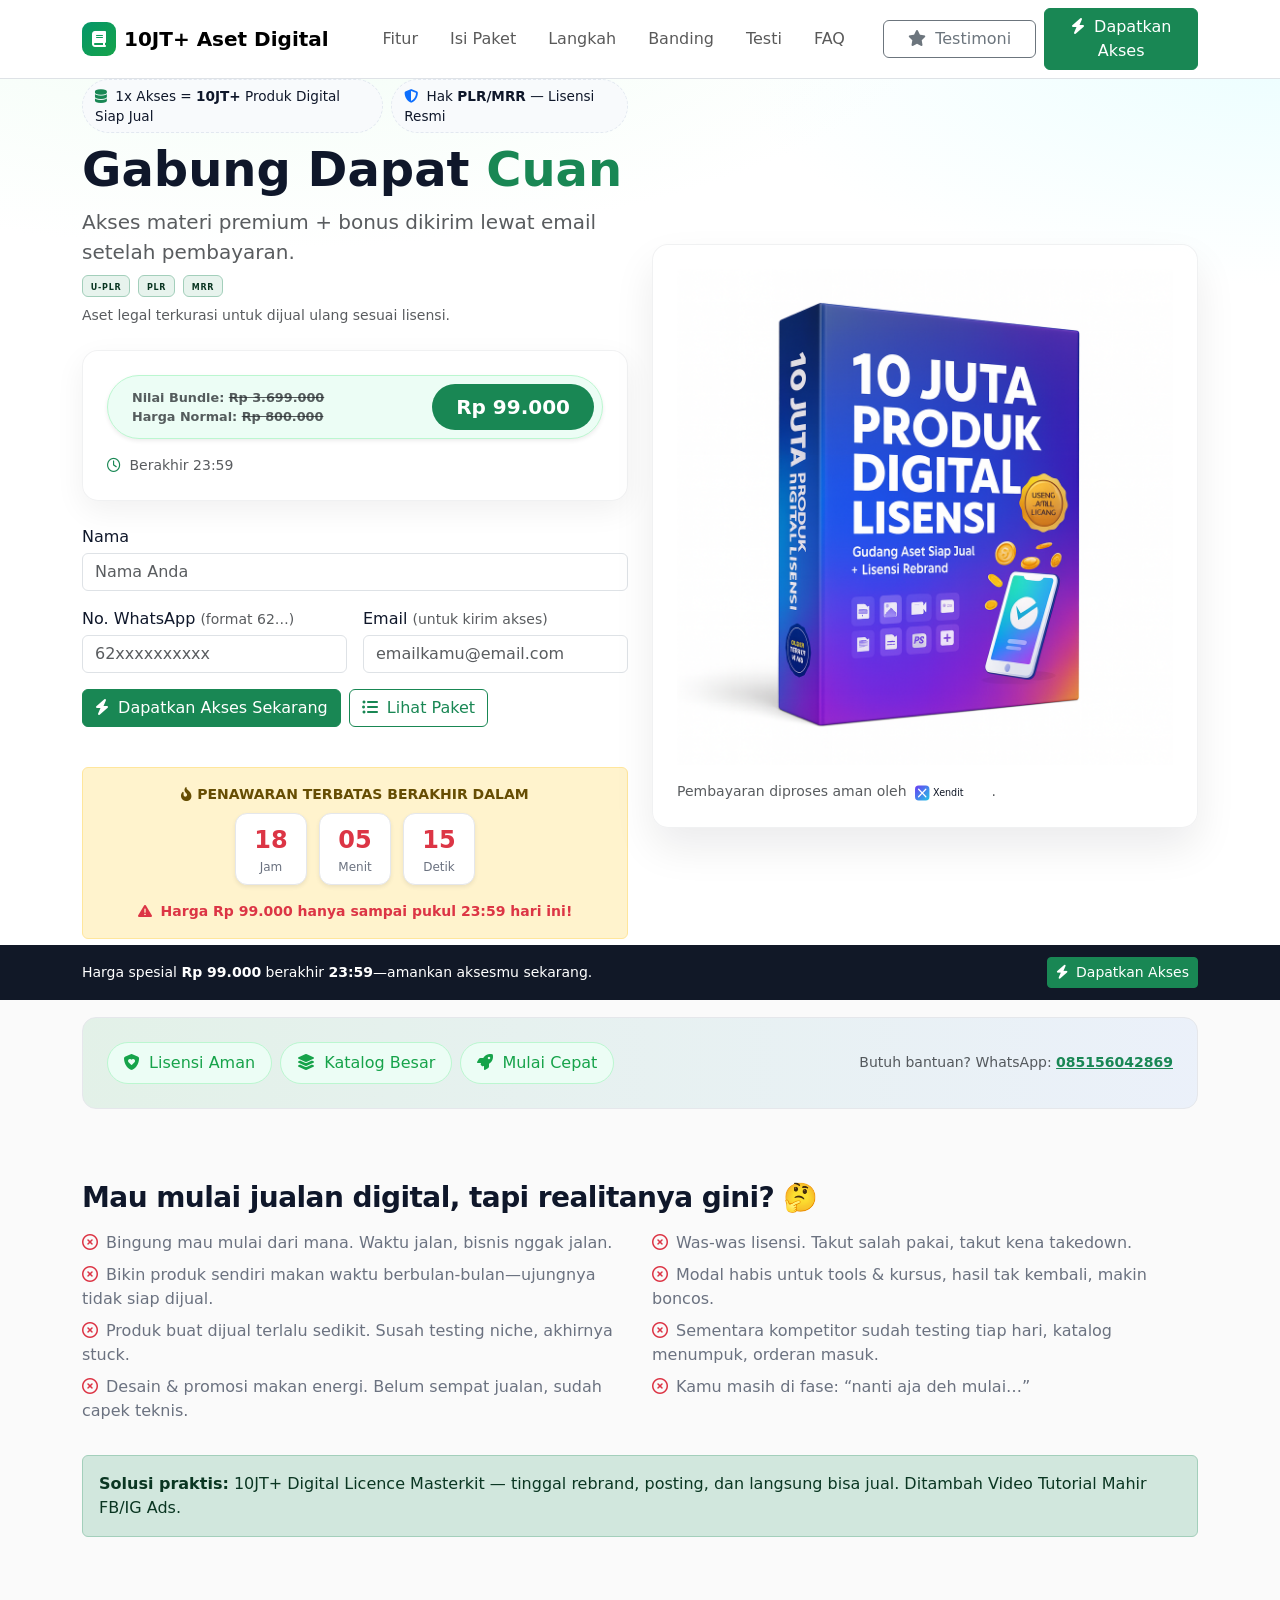
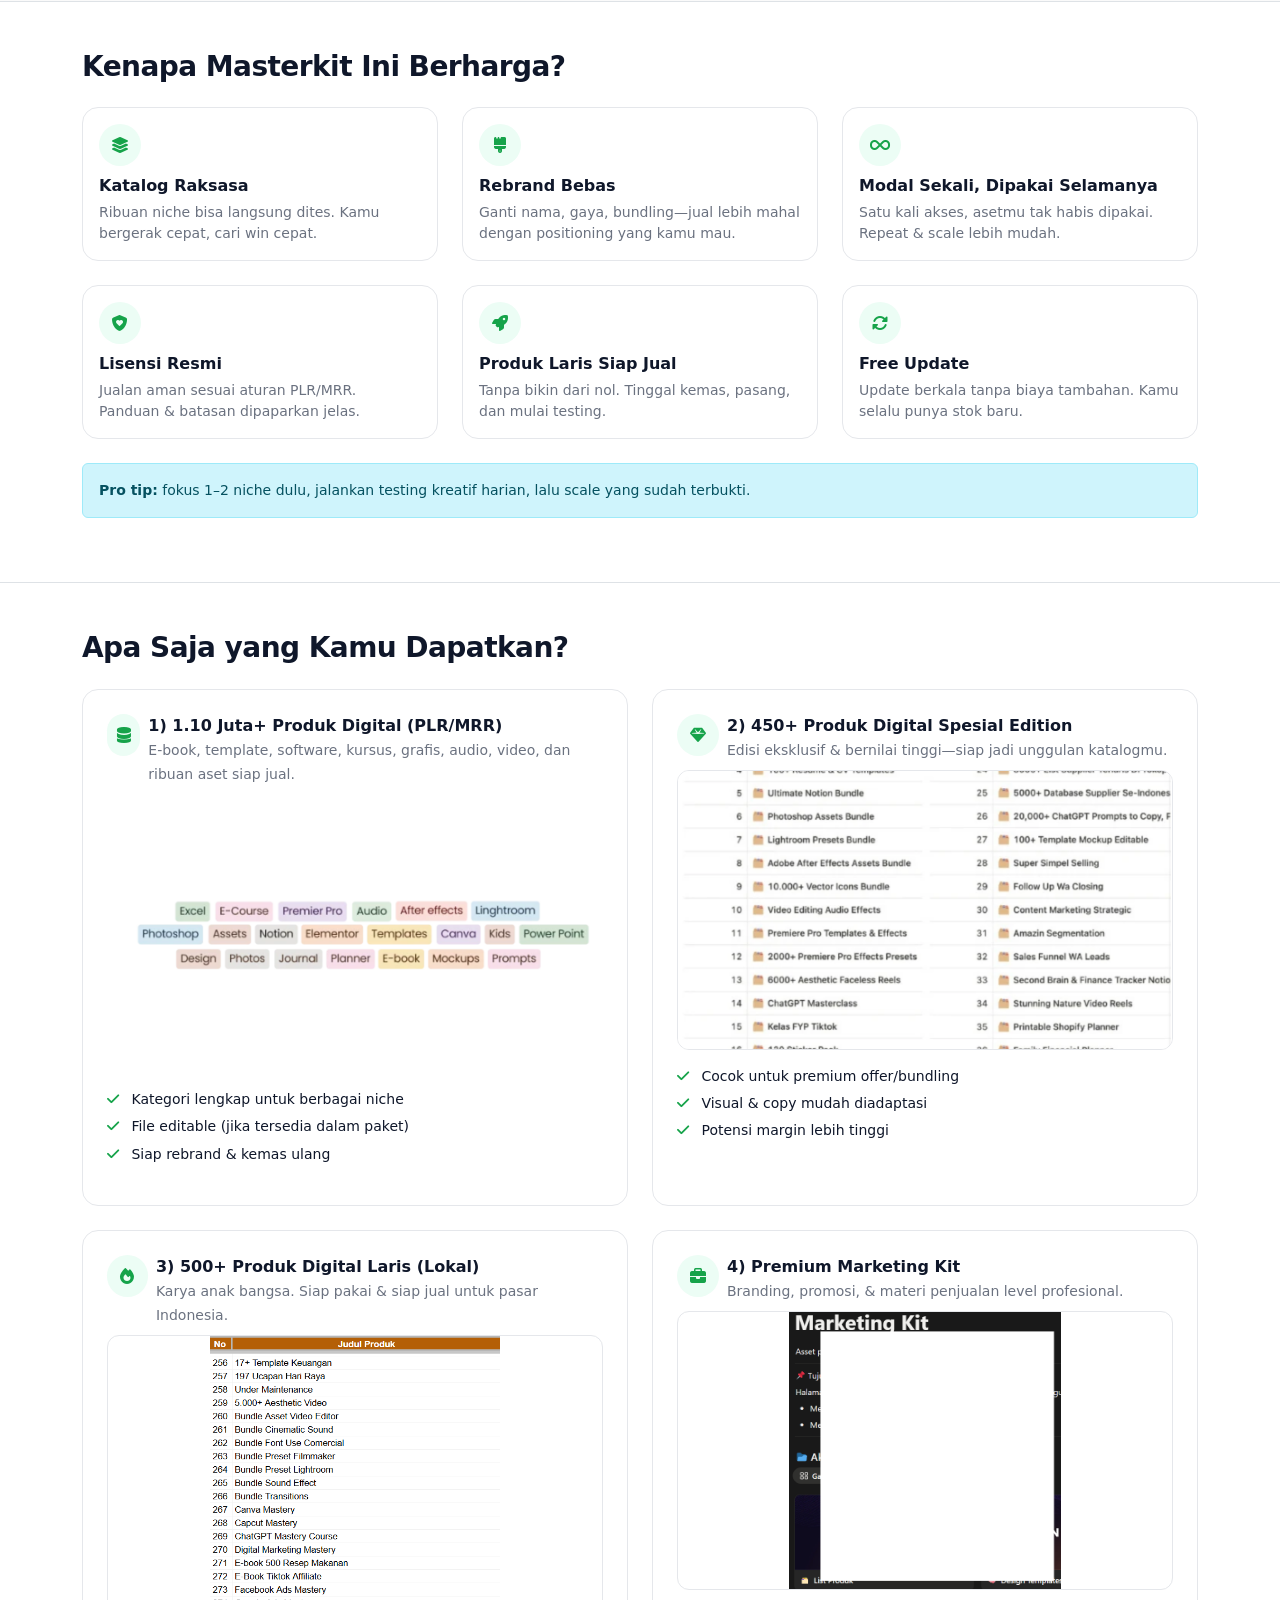
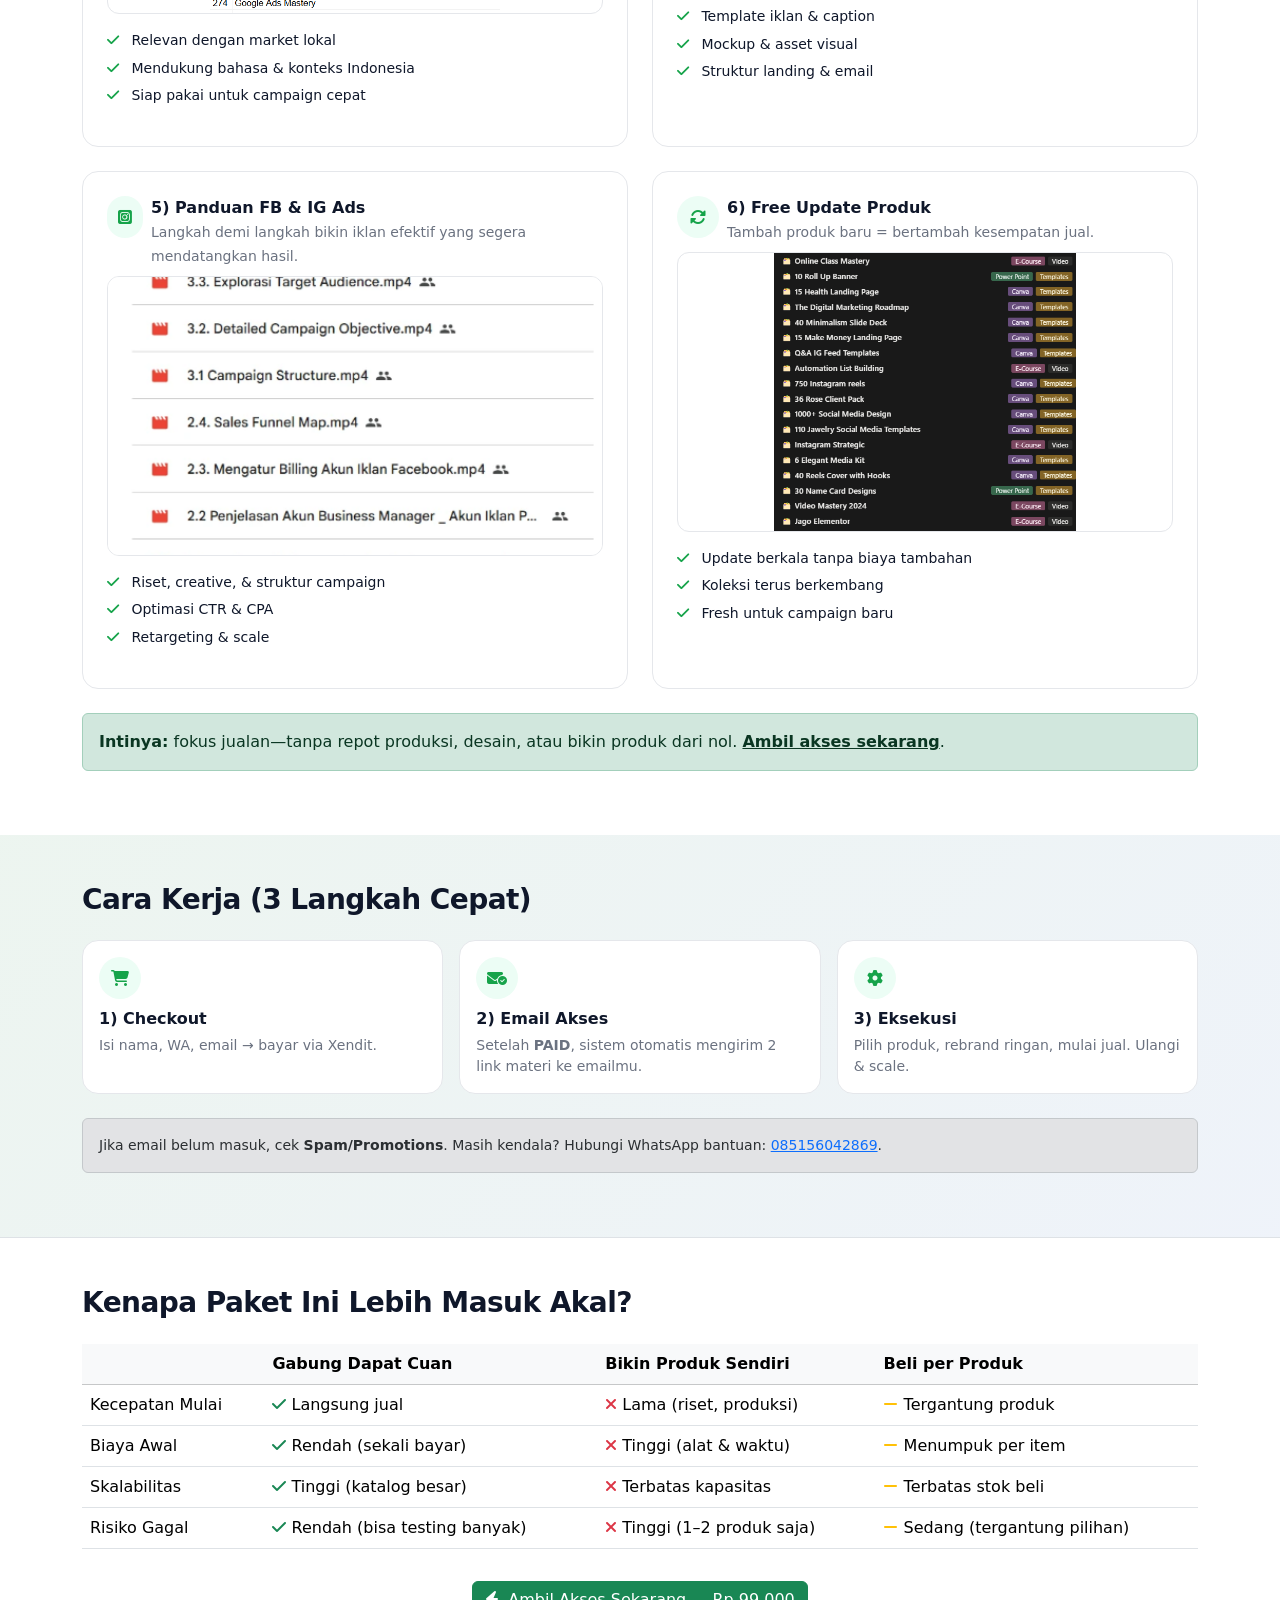
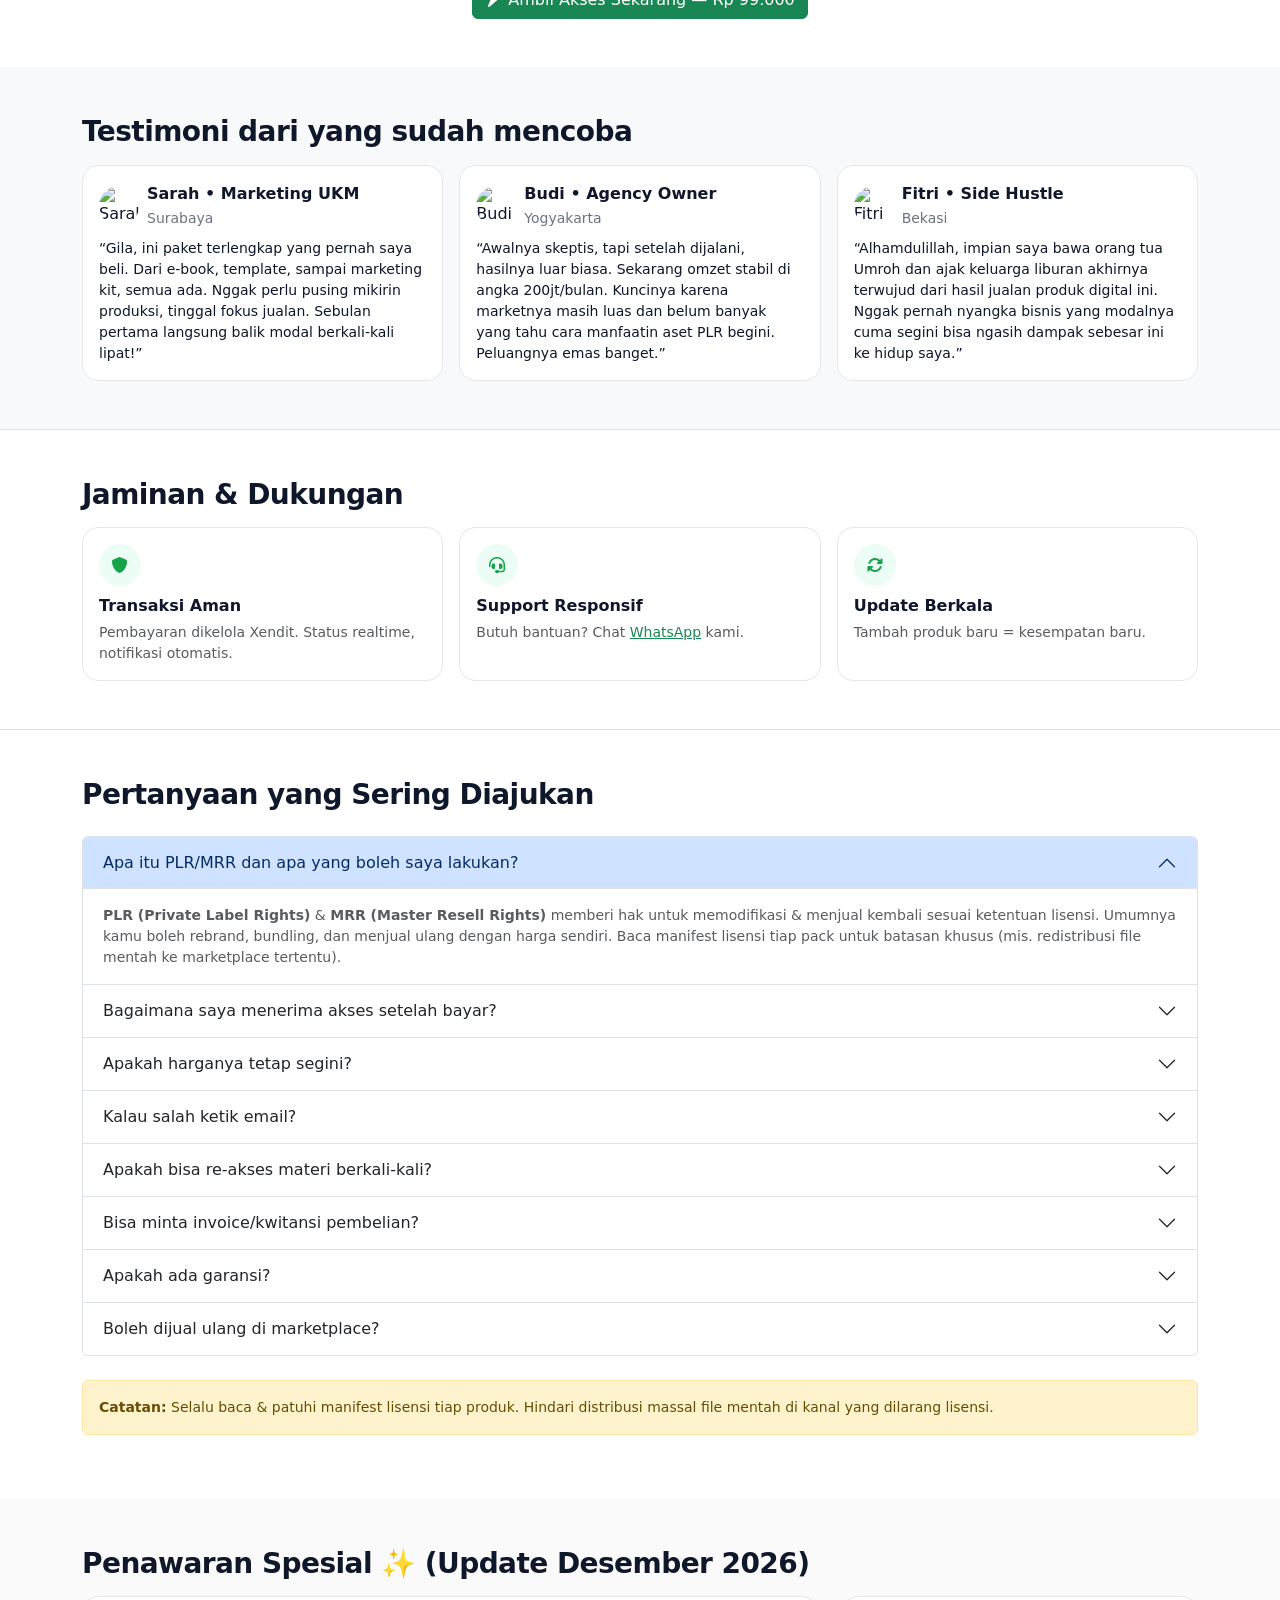
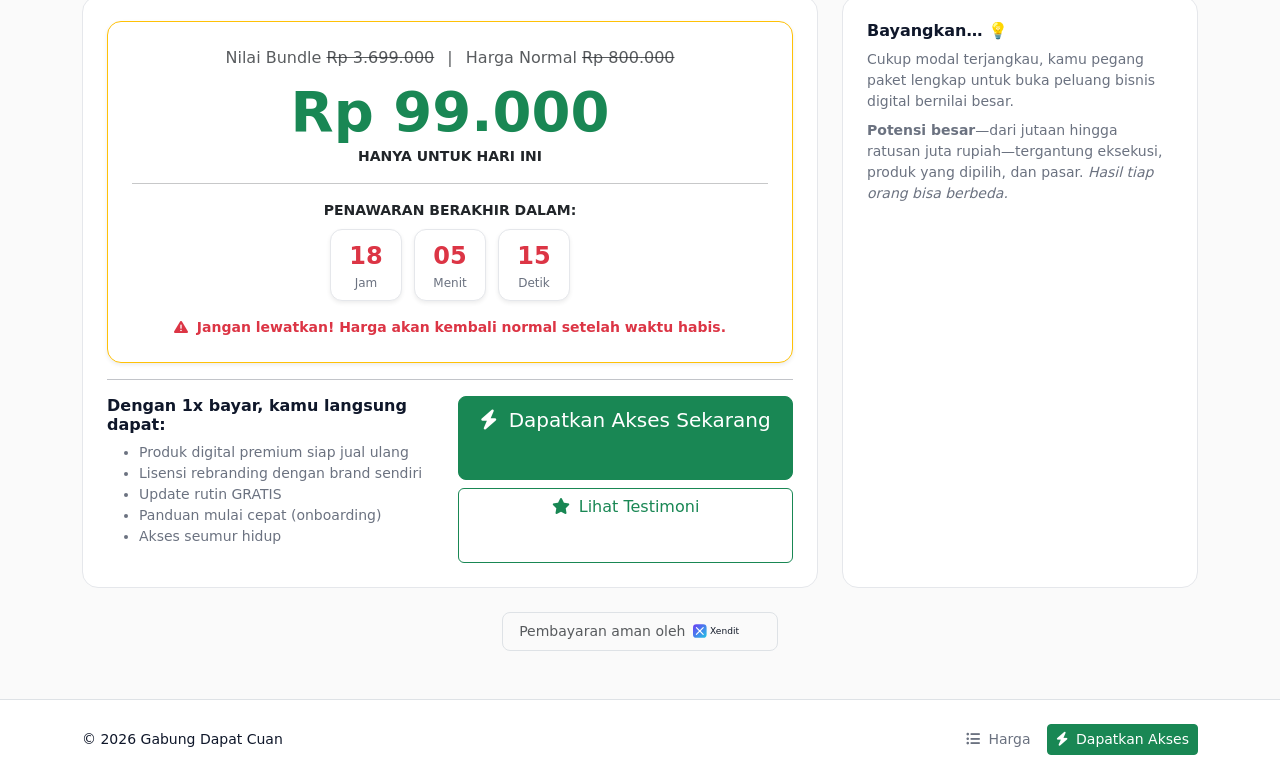
==== commit 98fc417a: "Update index.html" ====
--- a/index.html
+++ b/index.html
@@ -1,9 +1,19 @@
 <!doctype html>
 <html lang="id">
 <head>
+  <!-- =======================================================================
+       INDEX.HTML — GABUNG DAPAT CUAN (Landing + Checkout)
+       - Harga diambil dari assets/config.js → CONFIG.PRODUCT_DEFAULT.price
+       - Submit form → assets/app.js → /api/create-invoice (Cloudflare Worker)
+       - Meta Pixel: assets/pixel.js (pakai CONFIG.PIXEL_ID)
+       - JSON-LD: placeholder #schema-product → diisi app.js
+       ======================================================================= -->
+
   <meta charset="utf-8" />
   <title>Gabung Dapat Cuan — 10JT+ Produk Digital Siap Jual (PLR/MRR)</title>
   <meta name="viewport" content="width=device-width, initial-scale=1" />
+
+  <!-- SEO / Open Graph -->
   <meta name="description" content="1x akses, produk digital siap jual ulang (PLR/MRR). Rebrand, posting, langsung jual. Link akses otomatis dikirim ke email setelah pembayaran berhasil." />
   <link rel="canonical" href="/" />
   <meta property="og:title" content="Gabung Dapat Cuan — Produk Digital Siap Jual (PLR/MRR)" />
@@ -11,26 +21,87 @@
   <meta property="og:type" content="website" />
   <meta property="og:image" content="assets/cover.jpg" />
   <meta property="og:site_name" content="gabungcuan" />
+
+  <!-- Favicons -->
   <link rel="icon" href="assets/favicon.png" type="image/png" />
   <link rel="apple-touch-icon" href="assets/apple-touch-icon.png" />
+
+  <!-- Bootstrap & Icons -->
   <link href="https://cdn.jsdelivr.net/npm/bootstrap@5.3.3/dist/css/bootstrap.min.css" rel="stylesheet" />
   <link href="https://cdnjs.cloudflare.com/ajax/libs/font-awesome/6.5.2/css/all.min.css" rel="stylesheet" />
+
+  <!-- Custom Styles -->
   <link rel="stylesheet" href="assets/style.css" />
+
+  <style>
+    :root{
+      --brand:#16a34a; --brand-ink:#0b1220; --muted:#6b7280; --soft:#ecfdf5; --ink:#0f172a;
+      --bg:#fafafa; --border:#e5e7eb; --white:#fff;
+    }
+    html{ scroll-behavior:smooth; }
+    body{ color:var(--ink); background:var(--bg); }
+    .navbar{ backdrop-filter:saturate(140%) blur(6px); }
+    .brand-badge{ width:34px;height:34px;border-radius:9px;background:linear-gradient(135deg,#059669,#16a34a);display:inline-block;position:relative; }
+    .brand-badge:after{ content:"\f02d"; font:900 16px "Font Awesome 6 Free"; color:#fff; position:absolute; left:50%; top:50%; transform:translate(-50%,-50%); }
+    .hero{
+      background:
+      radial-gradient(1200px 480px at 20% -10%, #f0fdf4 0, rgba(240,253,244,0) 60%),
+      radial-gradient(1000px 420px at 100% 0%, #ecfeff 0, rgba(236,254,255,0) 55%),
+      #ffffff;
+    }
+    .glass{ background:rgba(255,255,255,.7); backdrop-filter:blur(10px); border:1px solid rgba(15,23,42,.06); border-radius:16px; box-shadow:0 20px 40px rgba(2,6,23,.08);}
+    .check-pill{ background:#f8fafc;border:1px dashed #e2e8f0;border-radius:999px;padding:.35rem .75rem;font-size:.85rem }
+    .icon-circle{ width:42px;height:42px;border-radius:999px;display:inline-flex;align-items:center;justify-content:center;background:var(--soft);color:var(--brand);}
+    .muted{ color:var(--muted)!important; }
+    .section-title{ font-weight:800; letter-spacing:-.02em; }
+    .price-tag{ display:inline-flex;align-items:center;gap:.5rem;background:#eefcf3;border:1px solid #e5e7eb;border-radius:999px;padding:.4rem .8rem;font-weight:600;color:#1f2937; }
+    .shadow-soft{ box-shadow:0 10px 30px rgba(2,6,23,.06); }
+    .ratio-thumb{ border:1px solid #e5e7eb;border-radius:12px;overflow:hidden; }
+    .count-box{ display:flex;gap:.75rem;flex-wrap:wrap; }
+    .time{ min-width:72px;text-align:center;padding:.5rem .65rem;border-radius:.75rem;background:#fff;border:1px solid #e5e7eb; }
+    .time .num{ font-size:1.5rem;font-weight:800;color:#111827; }
+    .time .lab{ font-size:.75rem;color:#6b7280; }
+    .floating-cta{ position:fixed;left:0;right:0;bottom:-100px;background:#111827;color:#fff;z-index:9999;transition:bottom .35s ease;padding:.75rem 1rem; }
+    .floating-cta.show{ bottom:0; }
+    .bg-stripe{ background:linear-gradient(135deg,rgba(22,163,74,.06),rgba(59,130,246,.06)); }
+    .smallcaps{font-variant:all-small-caps;letter-spacing:.06em}
+    .card-lite{ border:1px solid var(--border); border-radius:16px; background:#fff; }
+    .list-check li{ margin-bottom:.4rem; }
+    .list-check .fa-check{ color:#16a34a }
+    .table-compare th, .table-compare td{ vertical-align:middle; }
+    .lh-tight{ line-height:1.2 }
+    .badge-soft{
+      background:var(--soft);color:var(--brand);border:1px solid #bbf7d0;
+    }
+    .grid-logos img{ height:30px; opacity:.8 }
+    .cta-strip{
+      background:linear-gradient(90deg, rgba(22,163,74,.1), rgba(59,130,246,.08));
+      border:1px solid var(--border); border-radius:14px;
+    }
+  </style>
+
+  <!-- 1) Config harus loaded dulu (pakai versioning utk cache-busting) -->
   <script src="assets/config.js?v=2025-10-18-03"></script>
+  <!-- 2) Pixel loader (baca CONFIG.PIXEL_ID) -->
   <script src="assets/pixel.js?v=2025-10-18-03" defer></script>
+
+  <!-- JSON-LD diisi dinamis oleh assets/app.js -->
   <script id="schema-product" type="application/ld+json"></script>
 </head>
 <body>
 
+  <!-- ============================== NAVBAR ============================== -->
   <nav class="navbar navbar-expand-lg bg-white border-bottom sticky-top">
     <div class="container">
       <a class="navbar-brand d-flex align-items-center gap-2" href="#">
         <span class="brand-badge"></span>
         <span class="fw-bold">10JT+ Aset Digital</span>
       </a>
+
       <button class="navbar-toggler" type="button" data-bs-toggle="collapse" data-bs-target="#nav">
         <span class="navbar-toggler-icon"></span>
       </button>
+
       <div id="nav" class="collapse navbar-collapse">
         <ul class="navbar-nav mx-auto align-items-lg-center gap-lg-3">
           <li class="nav-item"><a class="nav-link" href="#fitur">Fitur</a></li>
@@ -40,6 +111,7 @@
           <li class="nav-item"><a class="nav-link" href="#testi">Testi</a></li>
           <li class="nav-item"><a class="nav-link" href="#faq">FAQ</a></li>
         </ul>
+
         <div class="d-flex align-items-center gap-2 flex-column flex-lg-row mt-3 mt-lg-0">
           <a class="btn btn-outline-secondary w-100 w-lg-auto" href="#testi">
             <i class="fa-solid fa-star me-1"></i> Testimoni
@@ -52,6 +124,7 @@
     </div>
   </nav>
 
+  <!-- =============================== HERO =============================== -->
   <section class="hero py-6">
     <div class="container">
       <div class="row g-4 align-items-center">
@@ -60,8 +133,12 @@
             <span class="check-pill"><i class="fa-solid fa-database me-1 text-success"></i> 1x Akses = <strong>10JT+</strong> Produk Digital Siap Jual</span>
             <span class="check-pill d-none d-md-inline"><i class="fa-solid fa-shield-halved me-1 text-primary"></i> Hak <strong>PLR/MRR</strong> — Lisensi Resmi</span>
           </div>
+
           <h1 class="display-5 fw-bold mb-2 lh-tight">Gabung Dapat <span class="text-success">Cuan</span></h1>
-          <p class="lead text-muted mb-2" id="prodDesc">Tanpa produksi sendiri. Rebrand, posting, langsung jual. Katalog besar, niche luas, eksekusi makin cepat.</p>
+          <p class="lead text-muted mb-2" id="prodDesc">
+            Tanpa produksi sendiri. Rebrand, posting, langsung jual. Katalog besar, niche luas, eksekusi makin cepat.
+          </p>
+
           <div class="d-flex align-items-center gap-2 mb-2">
             <span class="badge bg-success bg-opacity-10 text-success-emphasis border border-success-subtle fw-semibold smallcaps">U-PLR</span>
             <span class="badge bg-success bg-opacity-10 text-success-emphasis border border-success-subtle fw-semibold smallcaps">PLR</span>
@@ -69,15 +146,16 @@
           </div>
           <p class="text-muted small mb-4">Aset legal terkurasi untuk dijual ulang sesuai lisensi.</p>
 
+          <!-- PRICE & DEADLINE -->
           <div class="glass p-3 p-md-4 mb-4 shadow-soft" id="checkout">
             <div class="d-flex align-items-center justify-content-between flex-wrap gap-3">
               <div class="price-tag shadow-sm rounded-pill d-flex align-items-center justify-content-between p-2" style="background-color:#ecfdf5;border:1px solid #bbf7d0;flex-grow:1;">
                 <div class="px-3">
-                  <span class="d-block text-muted" style="font-size:.8rem;">Nilai Bundle: <s id="bundleValue">—</s></span>
-                  <span class="d-block text-muted" style="font-size:.8rem;">Harga Normal: <s id="compareAt">—</s></span>
+                  <span class="d-block text-muted" style="font-size:.8rem;">Nilai Bundle: <s>Rp 3.699.000</s></span>
+                  <span class="d-block text-muted" style="font-size:.8rem;">Harga Normal: <s>Rp 800.000</s></span>
                 </div>
                 <div class="bg-success text-white rounded-pill px-4 py-2">
-                  <strong class="fs-5" id="priceBadge"></strong>
+                  <strong class="fs-5" id="priceBadge">Rp 0</strong>
                 </div>
               </div>
               <div class="small text-muted text-nowrap">
@@ -86,6 +164,7 @@
             </div>
           </div>
 
+          <!-- FORM CHECKOUT -->
           <form id="leadForm" class="row g-3 needs-validation" novalidate>
             <div class="col-12">
               <label class="form-label mb-1">Nama</label>
@@ -111,6 +190,7 @@
             <div class="col-12"><div id="msg" class="small text-muted"></div></div>
           </form>
 
+          <!-- Countdown -->
           <div class="alert alert-warning text-center mt-4" role="alert">
             <div class="small text-uppercase fw-bold mb-2">
               <i class="fa-solid fa-fire-flame-curved"></i> Penawaran Terbatas Berakhir Dalam
@@ -121,7 +201,7 @@
               <div class="time shadow-sm"><div class="num text-danger" id="s">54</div><div class="lab">Detik</div></div>
             </div>
             <div class="small mt-3 fw-bold text-danger">
-              <i class="fa-solid fa-triangle-exclamation me-1"></i> Harga <span id="priceInline"></span> hanya sampai pukul 23:59 hari ini!
+              <i class="fa-solid fa-triangle-exclamation me-1"></i> Harga <span id="priceInline">Rp 0</span> hanya sampai pukul 23:59 hari ini!
             </div>
           </div>
 
@@ -135,6 +215,7 @@
           <div class="glass p-3 p-md-4">
             <div class="row g-3">
               <div class="col-12">
+                <!-- Gambar utama / hero -->
                 <img src="assets/1759329657580-1755852698-min.jpg" class="img-fluid" alt="10 Jt+ Asset Digital" loading="lazy" />
               </div>
             </div>
@@ -143,12 +224,13 @@
               <img src="assets/xendit.svg" width="72" alt="Xendit" class="ms-1 align-text-top" />
               .
             </div>
-          </div>
-        </div>
-      </div>
-    </div>
-  </section>
-
+          </div><!-- /glass -->
+        </div>
+      </div>
+    </div>
+  </section>
+
+  <!-- =============================== TRUST ============================== -->
   <section class="py-4">
     <div class="container">
       <div class="cta-strip p-3 p-md-4 d-flex flex-column flex-md-row align-items-center justify-content-between gap-3">
@@ -162,6 +244,7 @@
     </div>
   </section>
 
+  <!-- =============================== PAIN =============================== -->
   <section id="pain" class="py-5">
     <div class="container">
       <h2 class="section-title h3 mb-3">Mau mulai jualan digital, tapi realitanya gini? 🤔</h2>
@@ -187,6 +270,7 @@
     </div>
   </section>
 
+  <!-- ============================== BENEFIT ============================= -->
   <section id="fitur" class="py-5 bg-white border-top">
     <div class="container">
       <h2 class="section-title h3 mb-4">Kenapa Masterkit Ini Berharga?</h2>
@@ -212,6 +296,7 @@
             <div class="muted small">Satu kali akses, asetmu tak habis dipakai. Repeat & scale lebih mudah.</div>
           </div>
         </div>
+
         <div class="col-md-4">
           <div class="p-3 card-lite h-100">
             <div class="icon-circle mb-2"><i class="fa-solid fa-shield-heart"></i></div>
@@ -234,15 +319,18 @@
           </div>
         </div>
       </div>
+
       <div class="alert alert-info mt-4 small">
         <strong>Pro tip:</strong> fokus 1–2 niche dulu, jalankan testing kreatif harian, lalu scale yang sudah terbukti.
       </div>
     </div>
   </section>
 
+  <!-- ============================= WHAT YOU GET ========================= -->
   <section id="isi" class="py-5 bg-white border-top">
     <div class="container">
       <h2 class="section-title h3 mb-4">Apa Saja yang Kamu Dapatkan?</h2>
+
       <div class="row g-4">
         <div class="col-md-6">
           <div class="p-4 card-lite h-100">
@@ -263,6 +351,7 @@
             </ul>
           </div>
         </div>
+
         <div class="col-md-6">
           <div class="p-4 card-lite h-100">
             <div class="d-flex align-items-start gap-2 mb-2">
@@ -282,6 +371,7 @@
             </ul>
           </div>
         </div>
+
         <div class="col-md-6">
           <div class="p-4 card-lite h-100">
             <div class="d-flex align-items-start gap-2 mb-2">
@@ -301,6 +391,7 @@
             </ul>
           </div>
         </div>
+
         <div class="col-md-6">
           <div class="p-4 card-lite h-100">
             <div class="d-flex align-items-start gap-2 mb-2">
@@ -320,6 +411,7 @@
             </ul>
           </div>
         </div>
+
         <div class="col-md-6">
           <div class="p-4 card-lite h-100">
             <div class="d-flex align-items-start gap-2 mb-2">
@@ -339,6 +431,7 @@
             </ul>
           </div>
         </div>
+
         <div class="col-md-6">
           <div class="p-4 card-lite h-100">
             <div class="d-flex align-items-start gap-2 mb-2">
@@ -359,12 +452,14 @@
           </div>
         </div>
       </div>
+
       <div class="alert alert-success mt-4">
         <strong>Intinya:</strong> fokus jualan—tanpa repot produksi, desain, atau bikin produk dari nol. <a href="#checkout" class="alert-link">Ambil akses sekarang</a>.
       </div>
     </div>
   </section>
 
+  <!-- ============================== HOW IT WORKS ======================== -->
   <section id="langkah" class="py-5 bg-stripe">
     <div class="container">
       <h2 class="section-title h3 mb-4">Cara Kerja (3 Langkah Cepat)</h2>
@@ -391,12 +486,14 @@
           </div>
         </div>
       </div>
+
       <div class="alert alert-secondary mt-4 small">
-        Jika email belum masuk, cek <b>Spam/Promotions</b>. Masih kendala? Hubungi WhatsApp bantuan: <a id="faqWA1" href="#" target="_blank" rel="noopener">085156042869</a>.
-      </div>
-    </div>
-  </section>
-
+        Jika email belum masuk, cek <b>Spam/Promotions</b>. Masih kendala? Hubungi WhatsApp bantuan: <a id="faqWA" href="#" target="_blank" rel="noopener">085156042869</a>.
+      </div>
+    </div>
+  </section>
+
+  <!-- ============================== COMPARISON ========================== -->
   <section id="banding" class="py-5 bg-white border-top">
     <div class="container">
       <h2 class="section-title h3 mb-4">Kenapa Paket Ini Lebih Masuk Akal?</h2>
@@ -404,7 +501,7 @@
         <table class="table table-compare align-middle">
           <thead class="table-light">
             <tr>
-              <th></th>
+              <th> </th>
               <th>Gabung Dapat Cuan</th>
               <th>Bikin Produk Sendiri</th>
               <th>Beli per Produk</th>
@@ -438,15 +535,14 @@
           </tbody>
         </table>
       </div>
+
       <div class="text-center mt-3">
-        <a class="btn btn-success" href="#checkout">
-          <i class="fa-solid fa-bolt me-1"></i> Ambil Akses Sekarang
-          <span id="priceCtaWrap" class="d-none"> — <span id="priceCta"></span></span>
-        </a>
-      </div>
-    </div>
-  </section>
-
+        <a class="btn btn-success" href="#checkout"><i class="fa-solid fa-bolt me-1"></i> Ambil Akses Sekarang — <span id="priceCta">Rp 0</span></a>
+      </div>
+    </div>
+  </section>
+
+  <!-- ============================== TESTIMONIALS ======================== -->
   <section id="testi" class="py-5 bg-light">
     <div class="container">
       <h2 class="section-title h3 mb-3">Testimoni dari yang sudah mencoba</h2>
@@ -491,6 +587,7 @@
     </div>
   </section>
 
+  <!-- ============================== JAMINAN ============================= -->
   <section class="py-5 bg-white border-top">
     <div class="container">
       <h2 class="section-title h3 mb-3">Jaminan & Dukungan</h2>
@@ -520,20 +617,23 @@
     </div>
   </section>
 
+  <!-- ============================== FAQ (Panjang) ======================= -->
   <section id="faq" class="py-5 bg-white border-top">
     <div class="container">
       <h2 class="section-title h3 mb-4">Pertanyaan yang Sering Diajukan</h2>
       <div class="accordion" id="faqAcc">
+        <!-- 1 -->
         <div class="accordion-item">
           <h2 class="accordion-header" id="q1">
             <button class="accordion-button" type="button" data-bs-toggle="collapse" data-bs-target="#a1">Apa itu PLR/MRR dan apa yang boleh saya lakukan?</button>
           </h2>
           <div id="a1" class="accordion-collapse collapse show" data-bs-parent="#faqAcc">
             <div class="accordion-body small text-muted">
-              <strong>PLR (Private Label Rights)</strong> & <strong>MRR (Master Resell Rights)</strong> memberi hak untuk memodifikasi & menjual kembali sesuai ketentuan lisensi. Umumnya kamu boleh rebrand, bundling, dan menjual ulang dengan harga sendiri. Baca manifest lisensi tiap pack untuk batasan khusus.
-            </div>
-          </div>
-        </div>
+              <strong>PLR (Private Label Rights)</strong> & <strong>MRR (Master Resell Rights)</strong> memberi hak untuk memodifikasi & menjual kembali sesuai ketentuan lisensi. Umumnya kamu boleh rebrand, bundling, dan menjual ulang dengan harga sendiri. Baca manifest lisensi tiap pack untuk batasan khusus (mis. redistribusi file mentah ke marketplace tertentu).
+            </div>
+          </div>
+        </div>
+        <!-- 2 -->
         <div class="accordion-item">
           <h2 class="accordion-header" id="q2">
             <button class="accordion-button collapsed" type="button" data-bs-toggle="collapse" data-bs-target="#a2">Bagaimana saya menerima akses setelah bayar?</button>
@@ -544,26 +644,29 @@
             </div>
           </div>
         </div>
+        <!-- 3 -->
         <div class="accordion-item">
           <h2 class="accordion-header" id="q3">
             <button class="accordion-button collapsed" type="button" data-bs-toggle="collapse" data-bs-target="#a3">Apakah harganya tetap segini?</button>
           </h2>
           <div id="a3" class="accordion-collapse collapse" data-bs-parent="#faqAcc">
             <div class="accordion-body small text-muted">
-              Harga promo saat ini adalah <b><span id="priceFaq"></span></b>. Promo bisa berubah sewaktu-waktu sesuai periode kampanye.
-            </div>
-          </div>
-        </div>
+              Harga promo saat ini adalah <b><span id="priceFaq">Rp 0</span></b>. Promo bisa berubah sewaktu-waktu sesuai periode kampanye.
+            </div>
+          </div>
+        </div>
+        <!-- 4 -->
         <div class="accordion-item">
           <h2 class="accordion-header" id="q4">
             <button class="accordion-button collapsed" type="button" data-bs-toggle="collapse" data-bs-target="#a4">Kalau salah ketik email?</button>
           </h2>
           <div id="a4" class="accordion-collapse collapse" data-bs-parent="#faqAcc">
             <div class="accordion-body small text-muted">
-              Tenang, kontak kami via WhatsApp di <a id="faqWA2" href="#" target="_blank" rel="noopener">085156042869</a> dengan bukti pembayaran—kami bantu kirim ulang link akses.
-            </div>
-          </div>
-        </div>
+              Tenang, kontak kami via WhatsApp di <a id="faqWA" href="#" target="_blank" rel="noopener">085156042869</a> dengan bukti pembayaran—kami bantu kirim ulang link akses.
+            </div>
+          </div>
+        </div>
+        <!-- 5 -->
         <div class="accordion-item">
           <h2 class="accordion-header" id="q5">
             <button class="accordion-button collapsed" type="button" data-bs-toggle="collapse" data-bs-target="#a5">Apakah bisa re-akses materi berkali-kali?</button>
@@ -574,6 +677,7 @@
             </div>
           </div>
         </div>
+        <!-- 6 -->
         <div class="accordion-item">
           <h2 class="accordion-header" id="q6">
             <button class="accordion-button collapsed" type="button" data-bs-toggle="collapse" data-bs-target="#a6">Bisa minta invoice/kwitansi pembelian?</button>
@@ -584,6 +688,7 @@
             </div>
           </div>
         </div>
+        <!-- 7 -->
         <div class="accordion-item">
           <h2 class="accordion-header" id="q7">
             <button class="accordion-button collapsed" type="button" data-bs-toggle="collapse" data-bs-target="#a7">Apakah ada garansi?</button>
@@ -594,6 +699,7 @@
             </div>
           </div>
         </div>
+        <!-- 8 -->
         <div class="accordion-item">
           <h2 class="accordion-header" id="q8">
             <button class="accordion-button collapsed" type="button" data-bs-toggle="collapse" data-bs-target="#a8">Boleh dijual ulang di marketplace?</button>
@@ -605,12 +711,14 @@
           </div>
         </div>
       </div>
+
       <div class="alert alert-warning mt-4 small">
         <strong>Catatan:</strong> Selalu baca & patuhi manifest lisensi tiap produk. Hindari distribusi massal file mentah di kanal yang dilarang lisensi.
       </div>
     </div>
   </section>
 
+  <!-- ============================== PRICING ============================= -->
   <section id="harga" class="py-5">
     <div class="container">
       <h2 class="section-title h3 mb-3">Penawaran Spesial ✨ (Update <span id="offer-date"></span>)</h2>
@@ -620,13 +728,16 @@
             <div class="card shadow-sm border-warning">
               <div class="card-body text-center p-4">
                 <div class="text-muted mb-2">
-                  <span>Nilai Bundle <s id="bundleValue2">—</s></span>
+                  <span>Nilai Bundle <s>Rp 3.699.000</s></span>
                   <span class="mx-2">|</span>
-                  <span>Harga Normal <s id="compareAt2">—</s></span>
+                  <span>Harga Normal <s>Rp 800.000</s></span>
                 </div>
-                <div class="display-4 fw-bolder text-success" id="priceMain"></div>
+
+                <div class="display-4 fw-bolder text-success" id="priceMain">Rp 0</div>
                 <div class="small text-uppercase fw-bold mb-3">Hanya Untuk Hari Ini</div>
+
                 <hr />
+
                 <div class="small text-uppercase fw-bold mb-2">Penawaran Berakhir Dalam:</div>
                 <div class="count-box justify-content-center mb-3">
                   <div class="time shadow-sm"><div class="num text-danger" id="h2">09</div><div class="lab">Jam</div></div>
@@ -638,7 +749,9 @@
                 </p>
               </div>
             </div>
+
             <hr class="my-3" />
+
             <div class="row g-3">
               <div class="col-md-6">
                 <h6 class="fw-bold">Dengan 1x bayar, kamu langsung dapat:</h6>
@@ -651,23 +764,29 @@
                 </ul>
               </div>
               <div class="col-md-6 d-grid gap-2">
-                <a class="btn btn-success btn-lg" href="#checkout">
-                  <i class="fa-solid fa-bolt me-1"></i> Dapatkan Akses Sekarang
-                  <span id="priceCtaWrap" class="d-none"> — <span id="priceCta"></span></span>
-                </a>
+<a class="btn btn-success btn-lg" href="#checkout">
+  <i class="fa-solid fa-bolt me-1"></i> Dapatkan Akses Sekarang
+  <span id="priceCtaWrap" class="d-none"> — <span id="priceCta"></span></span>
+</a>
                 <a class="btn btn-outline-success" href="#testi"><i class="fa-solid fa-star me-1"></i> Lihat Testimoni</a>
               </div>
             </div>
+
           </div>
         </div>
         <div class="col-lg-4">
           <div class="p-4 card-lite h-100">
             <h6 class="fw-bold mb-2">Bayangkan… 💡</h6>
-            <p class="small muted mb-2">Cukup modal terjangkau, kamu pegang paket lengkap untuk buka peluang bisnis digital bernilai besar.</p>
-            <p class="small muted mb-0"><strong>Potensi besar</strong>—dari jutaan hingga ratusan juta rupiah—tergantung eksekusi, produk yang dipilih, dan pasar. <em>Hasil tiap orang bisa berbeda.</em></p>
-          </div>
-        </div>
-      </div>
+            <p class="small muted mb-2">
+              Cukup modal terjangkau, kamu pegang paket lengkap untuk buka peluang bisnis digital bernilai besar.
+            </p>
+            <p class="small muted mb-0">
+              <strong>Potensi besar</strong>—dari jutaan hingga ratusan juta rupiah—tergantung eksekusi, produk yang dipilih, dan pasar. <em>Hasil tiap orang bisa berbeda.</em>
+            </p>
+          </div>
+        </div>
+      </div>
+
       <div class="text-center mt-4">
         <div class="d-inline-flex align-items-center gap-2 p-2 px-3 rounded-3 border">
           <span class="small text-muted">Pembayaran aman oleh</span>
@@ -677,6 +796,7 @@
     </div>
   </section>
 
+  <!-- ============================== FOOTER ============================== -->
   <footer class="border-top py-4 bg-white">
     <div class="container small d-flex flex-wrap gap-2 align-items-center justify-content-between">
       <div>© <span id="y"></span> Gabung Dapat Cuan</div>
@@ -689,91 +809,63 @@
     </div>
   </footer>
 
+  <!-- ============================== FLOATING CTA ======================== -->
   <div class="floating-cta" id="floater" aria-hidden="true">
     <div class="container d-flex align-items-center justify-content-between gap-2">
-      <div class="small">Harga spesial <strong id="priceFloat"></strong> berakhir <strong>23:59</strong>—amankan aksesmu sekarang.</div>
+      <div class="small">Harga spesial <strong id="priceFloat">Rp 0</strong> berakhir <strong>23:59</strong>—amankan aksesmu sekarang.</div>
       <a href="#checkout" class="btn btn-success btn-sm"><i class="fa-solid fa-bolt me-1"></i> Dapatkan Akses</a>
     </div>
   </div>
 
+  <!-- ============================== BOOTSTRAP JS ======================= -->
   <script src="https://cdn.jsdelivr.net/npm/bootstrap@5.3.3/dist/js/bootstrap.bundle.min.js"></script>
+
+  <!-- ============================== APP JS ============================= -->
   <script src="assets/app.js?v=2025-10-18-03"></script>
 
+  <!-- ============================== SMALL HELPERS ====================== -->
   <script>
+    // Link WA duplikat di beberapa section
     (function(){
       var wa = (window.CONFIG && CONFIG.SUPPORT_WA_E164) ? CONFIG.SUPPORT_WA_E164 : "6285156042869";
-      ['linkWA2','faqWA1','faqWA2','waHelp'].forEach(id=>{
-        var el = document.getElementById(id);
-        if (el) el.href = "https://wa.me/" + wa;
-      });
+      var l2 = document.getElementById('linkWA2'); if (l2) l2.href = "https://wa.me/" + wa;
     })();
 
+    // Isi nama produk (opsional label terpisah)
     (function(){
       var el = document.getElementById('prodTitle');
-      if (el && window.CONFIG?.PRODUCT_DEFAULT?.name) el.textContent = CONFIG.PRODUCT_DEFAULT.name;
-    })();
-
-    (function(){
-      const namaBulan = ["Januari","Februari","Maret","April","Mei","Juni","Juli","Agustus","September","Oktober","November","Desember"];
-      var d = new Date();
-      var od = document.getElementById('offer-date');
-      if (od) od.textContent = namaBulan[d.getMonth()] + " " + d.getFullYear();
-      var y = document.getElementById('y');
-      if (y) y.textContent = d.getFullYear();
-    })();
-
-    (function(){
-      const safeNum = v => Number(String(v ?? '').replace(/[^\d]/g,'')) || 0;
-      const fmtIDR = n => new Intl.NumberFormat('id-ID',{style:'currency',currency:'IDR',maximumFractionDigits:0}).format(n);
-
-      const price = safeNum(window.CONFIG?.PRODUCT_DEFAULT?.price);
-      const bundleValue = safeNum(window.CONFIG?.BUNDLE_VALUE);
-      const compareAt = safeNum(window.CONFIG?.COMPARE_AT_PRICE);
-
-      if (bundleValue){ ['bundleValue','bundleValue2'].forEach(id=>{ const el=document.getElementById(id); if(el) el.textContent=fmtIDR(bundleValue); }); }
-      if (compareAt){ ['compareAt','compareAt2'].forEach(id=>{ const el=document.getElementById(id); if(el) el.textContent=fmtIDR(compareAt); }); }
-
-      if (price > 0) {
-        const txt = fmtIDR(price);
-        ['priceBadge','priceInline','priceMain','priceFloat','priceFaq','priceCta'].forEach(id=>{
-          const el = document.getElementById(id);
-          if (el) el.textContent = txt;
-        });
-        const wrap = document.getElementById('priceCtaWrap');
-        if (wrap) wrap.classList.remove('d-none');
+      if (el && window.CONFIG && CONFIG.PRODUCT_DEFAULT && CONFIG.PRODUCT_DEFAULT.name) {
+        el.textContent = CONFIG.PRODUCT_DEFAULT.name;
       }
     })();
 
+    // Tampilkan satu label harga statis jika dipakai (untuk beberapa varian template)
     (function(){
-      function deadlineTonight(){
-        const now=new Date(); const d=new Date(now);
-        d.setHours(23,59,59,999); if (d - now <= 0){ d.setDate(d.getDate()+1); d.setHours(23,59,59,999); }
-        return d;
+      var el = document.getElementById('priceLabel');
+      if (el && window.CONFIG && CONFIG.PRODUCT_DEFAULT) {
+        try {
+          var price = CONFIG.PRODUCT_DEFAULT.price;
+          var txt = new Intl.NumberFormat('id-ID', {style:'currency', currency:'IDR', maximumFractionDigits:0}).format(price);
+          el.textContent = txt;
+        } catch(_) {}
       }
-      const end = deadlineTonight();
-      const ids = {h:'h',m:'m',s:'s',h2:'h2',m2:'m2',s2:'s2'};
-      function pad(n){ return n<10 ? '0'+n : ''+n; }
-      function tick(){
-        const now=new Date(); let diff=Math.max(0, end-now);
-        const hh=Math.floor(diff/1000/60/60); diff-=hh*60*60*1000;
-        const mm=Math.floor(diff/1000/60); diff-=mm*60*1000;
-        const ss=Math.floor(diff/1000);
-        ['h','h2'].forEach(k=>{ const el=document.getElementById(k); if(el) el.textContent=pad(hh); });
-        ['m','m2'].forEach(k=>{ const el=document.getElementById(k); if(el) el.textContent=pad(mm); });
-        ['s','s2'].forEach(k=>{ const el=document.getElementById(k); if(el) el.textContent=pad(ss); });
-      }
-      setInterval(tick,1000); tick();
     })();
 
+    // Tanggal "update" (Pricing)
     (function(){
-      const floater = document.getElementById('floater');
-      let shown=false;
-      window.addEventListener('scroll', ()=>{
-        if (window.scrollY > 480 && !shown){ floater.classList.add('show'); floater.setAttribute('aria-hidden','false'); shown=true; }
-        if (window.scrollY <= 120 && shown){ floater.classList.remove('show'); floater.setAttribute('aria-hidden','true'); shown=false; }
-      });
+      const namaBulan = [
+        "Januari","Februari","Maret","April","Mei","Juni",
+        "Juli","Agustus","September","Oktober","November","Desember"
+      ];
+      var d = new Date();
+      var txt = namaBulan[d.getMonth()] + " " + d.getFullYear();
+      var od = document.getElementById('offer-date');
+      if (od) od.textContent = txt;
     })();
   </script>
 
 </body>
 </html>
+
+
+
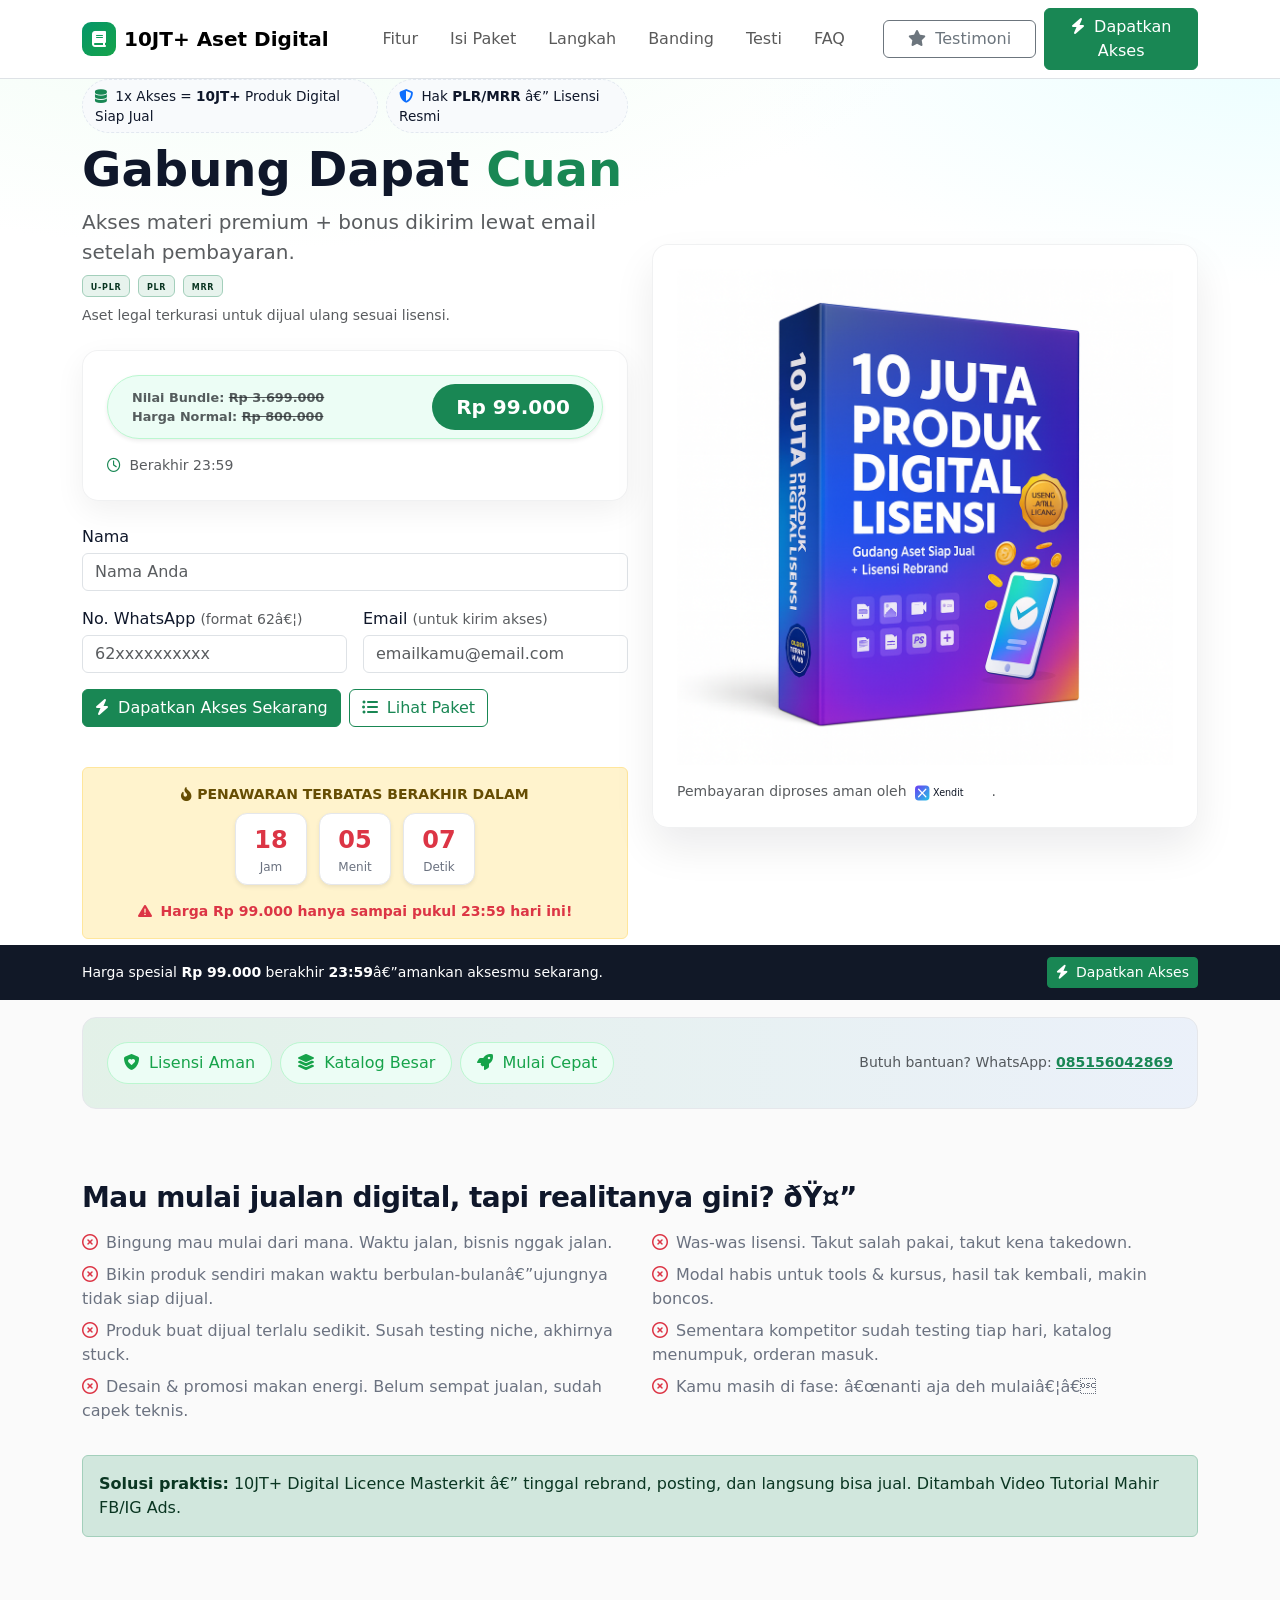
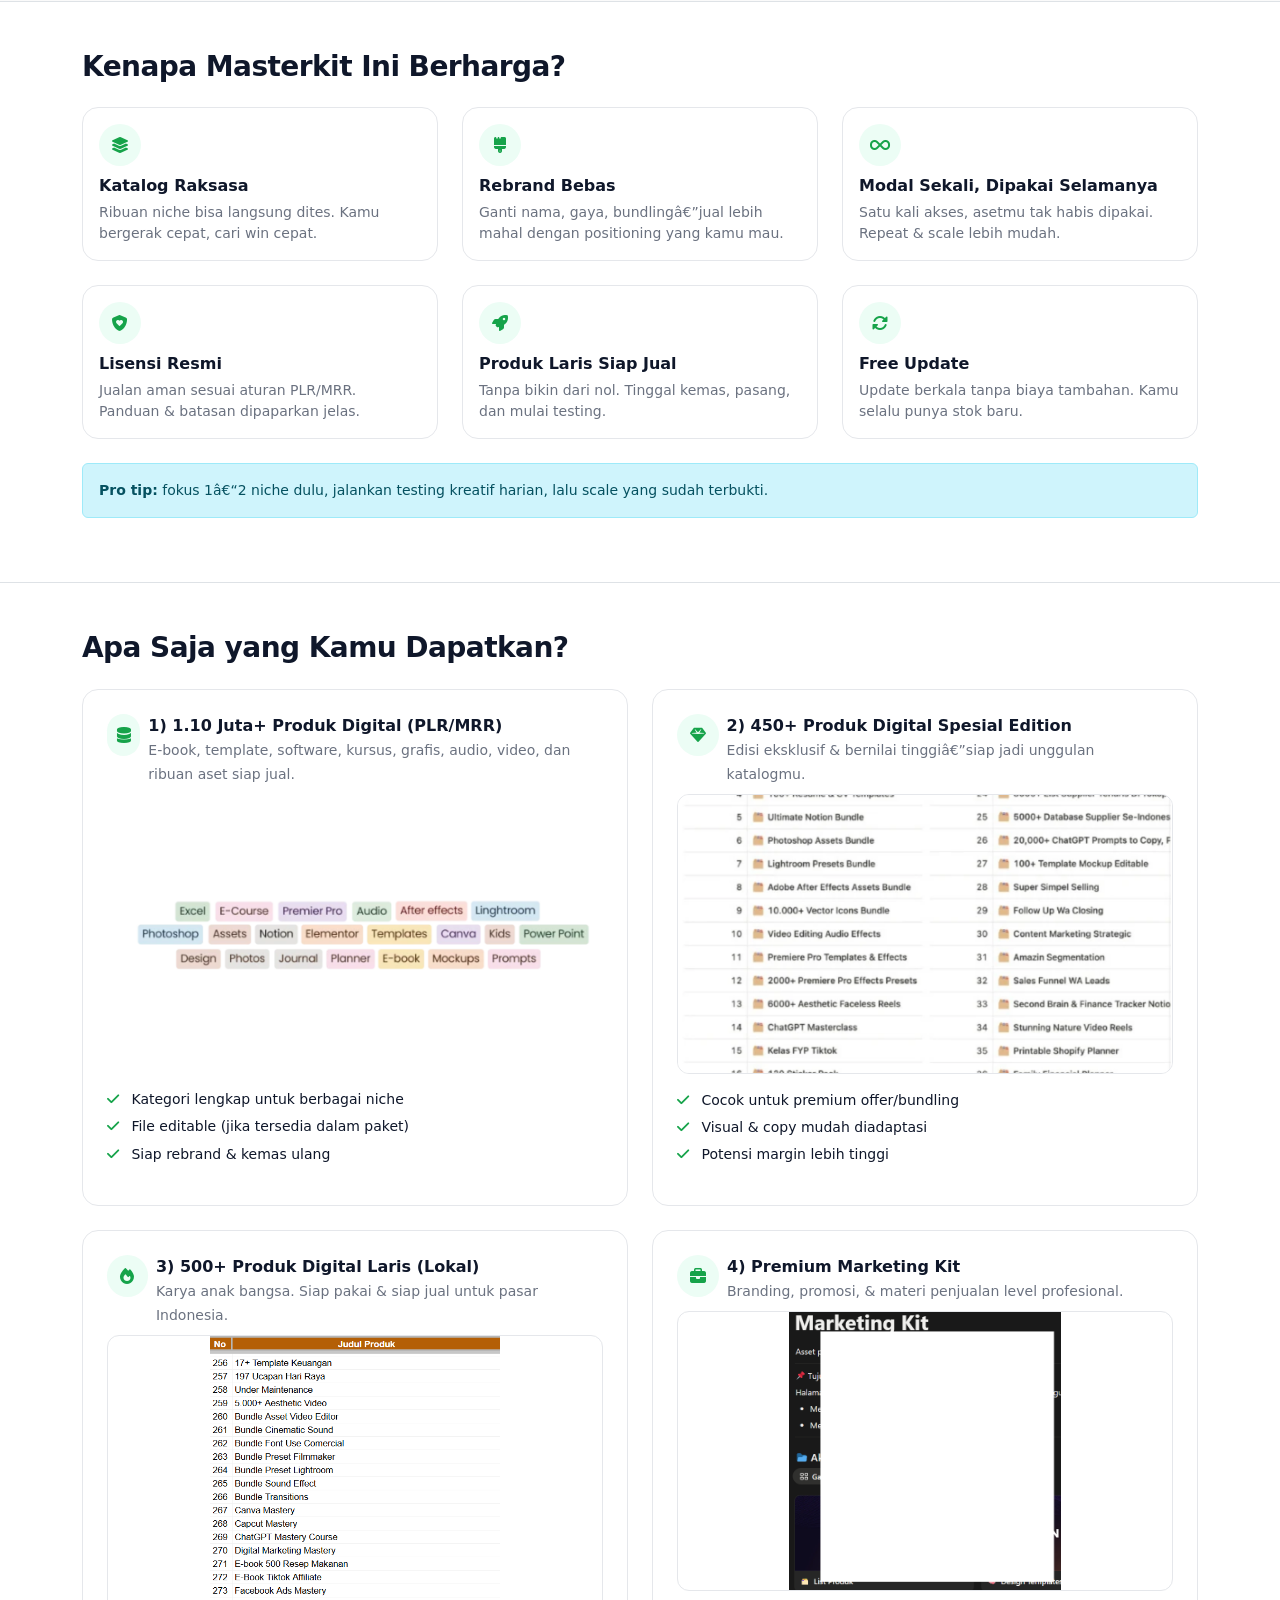
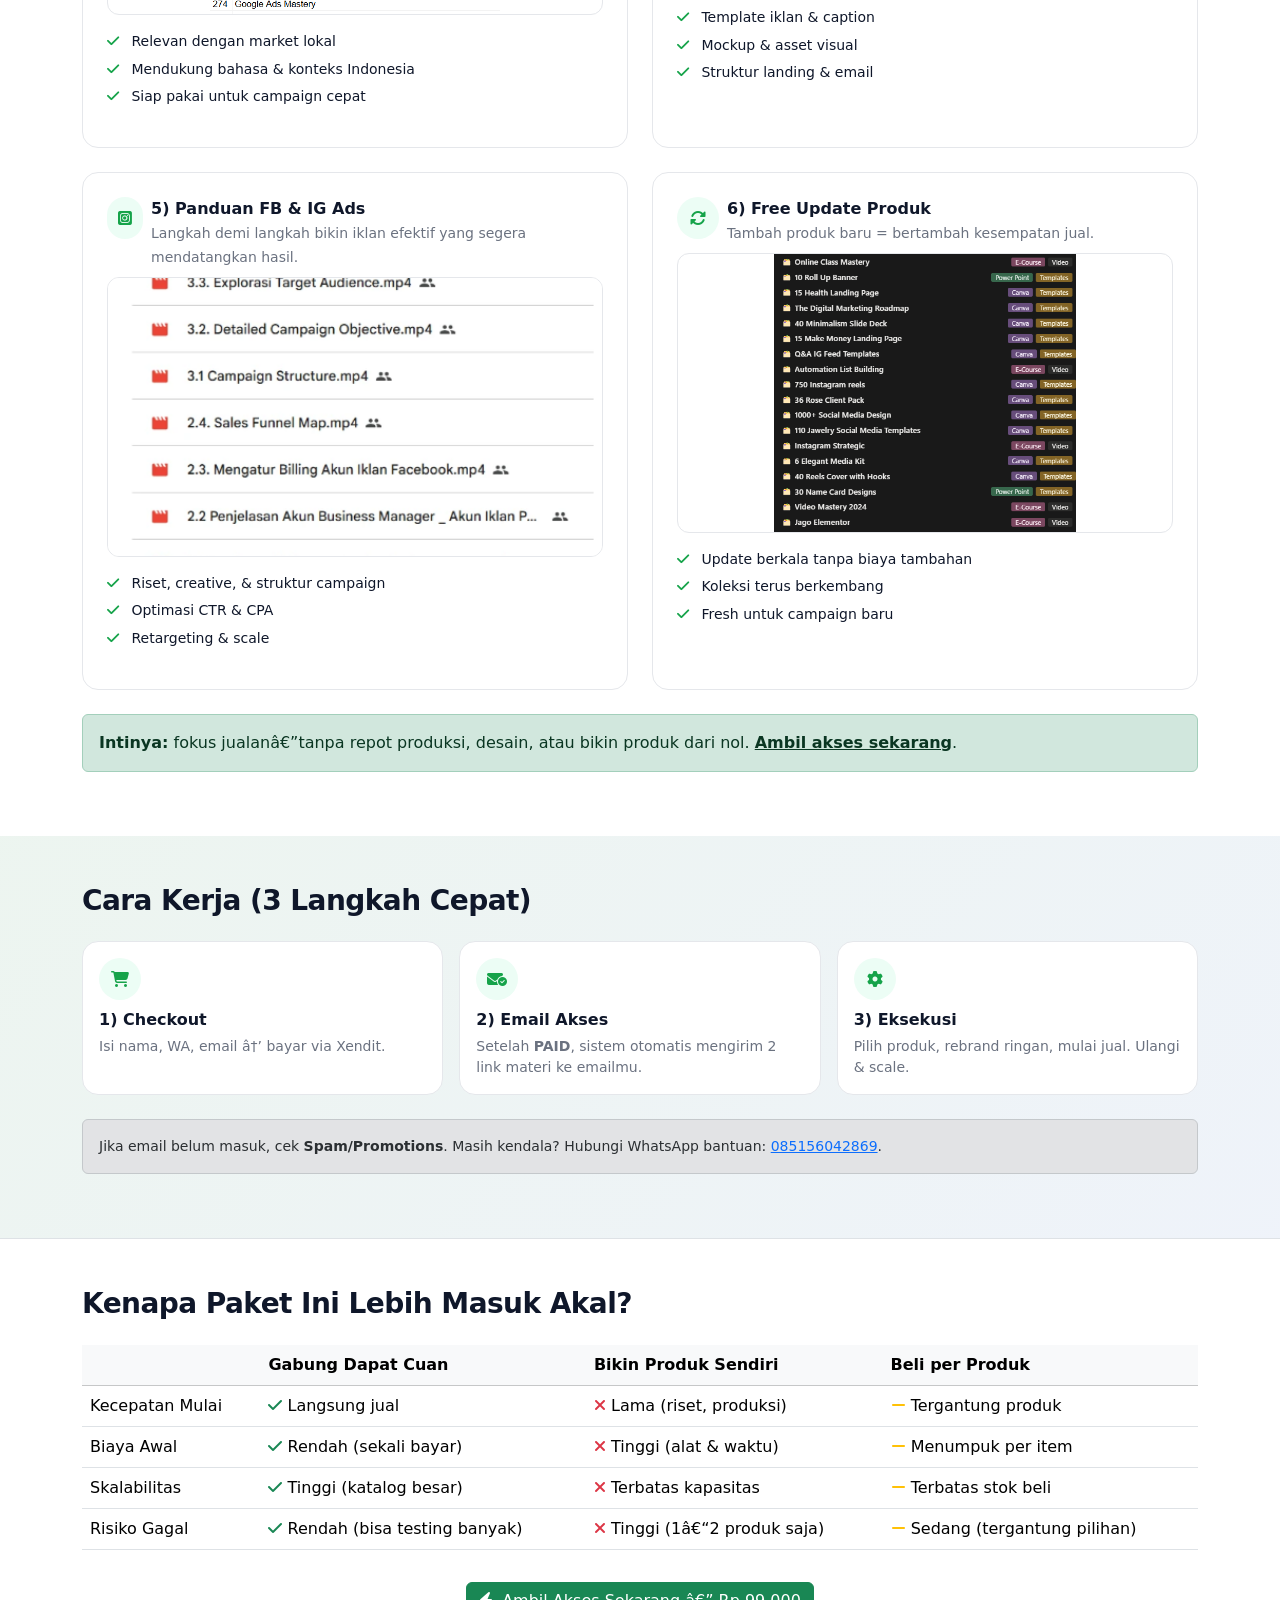
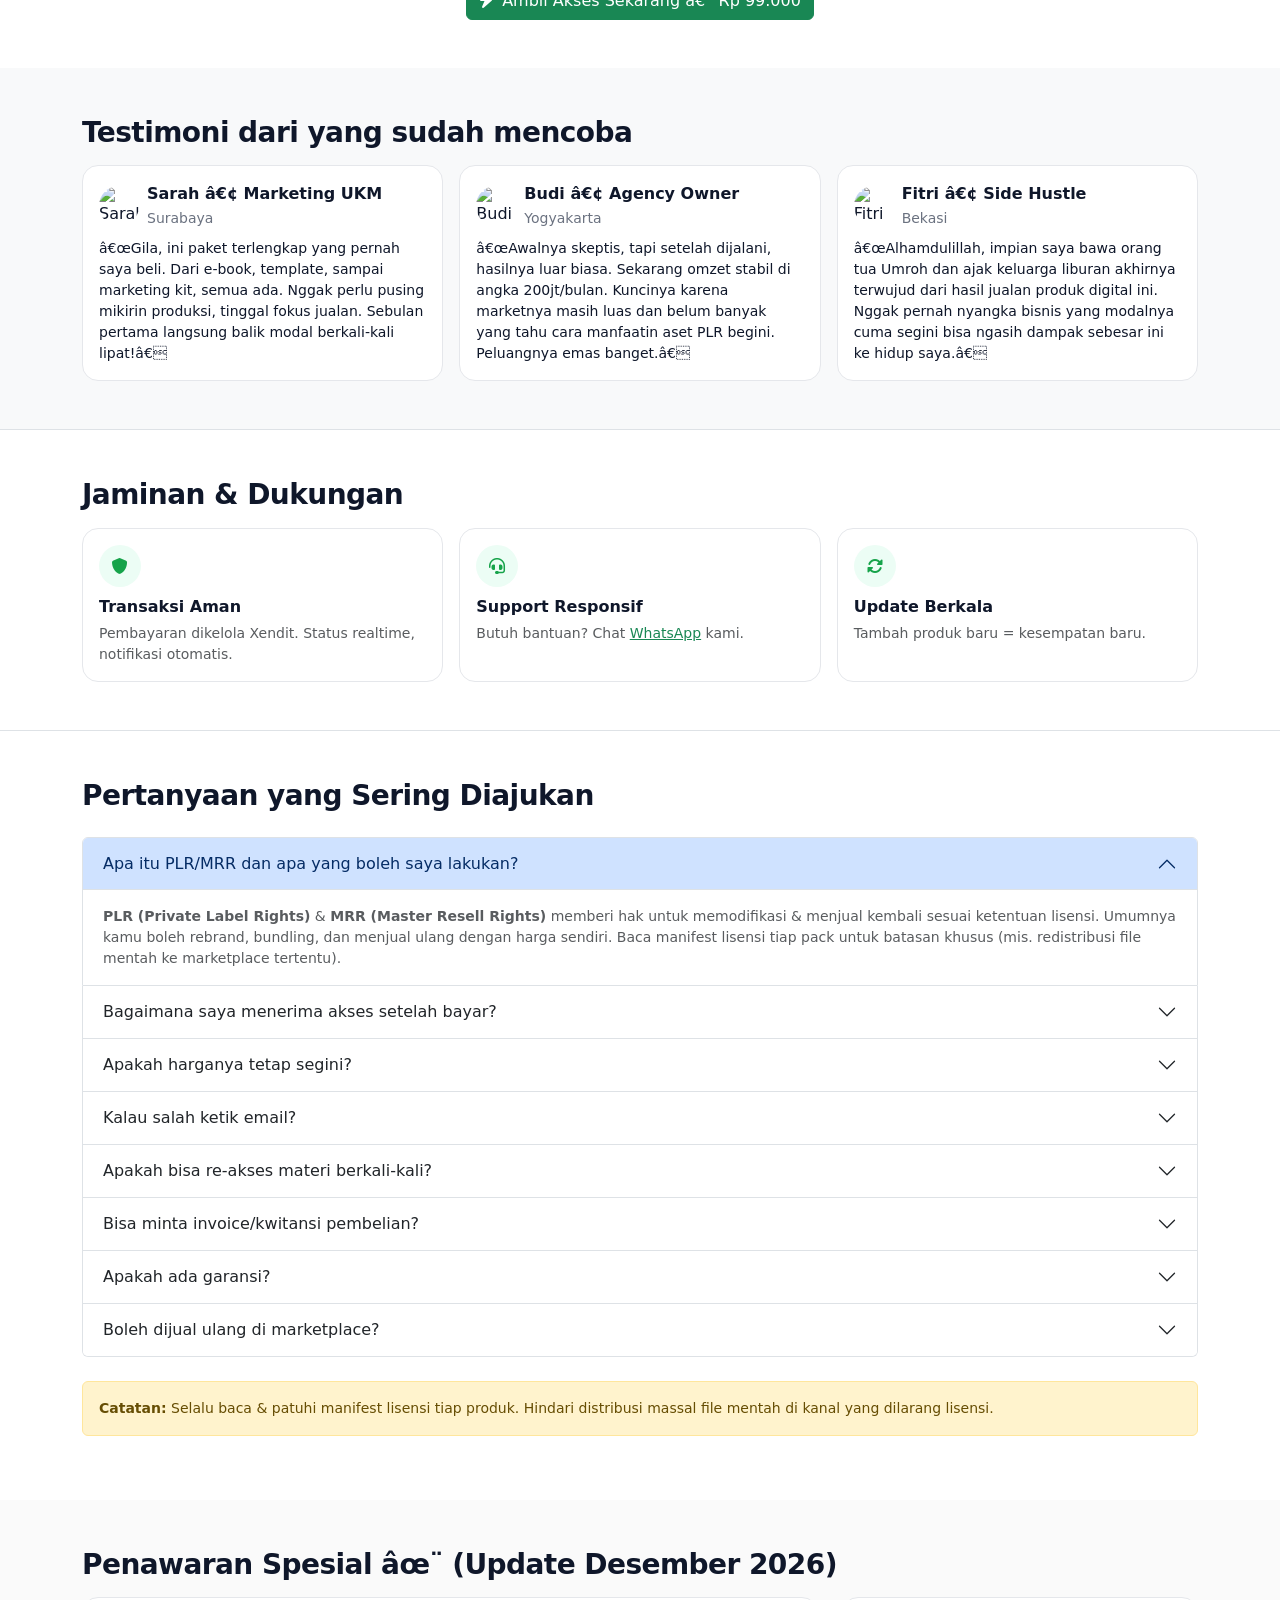
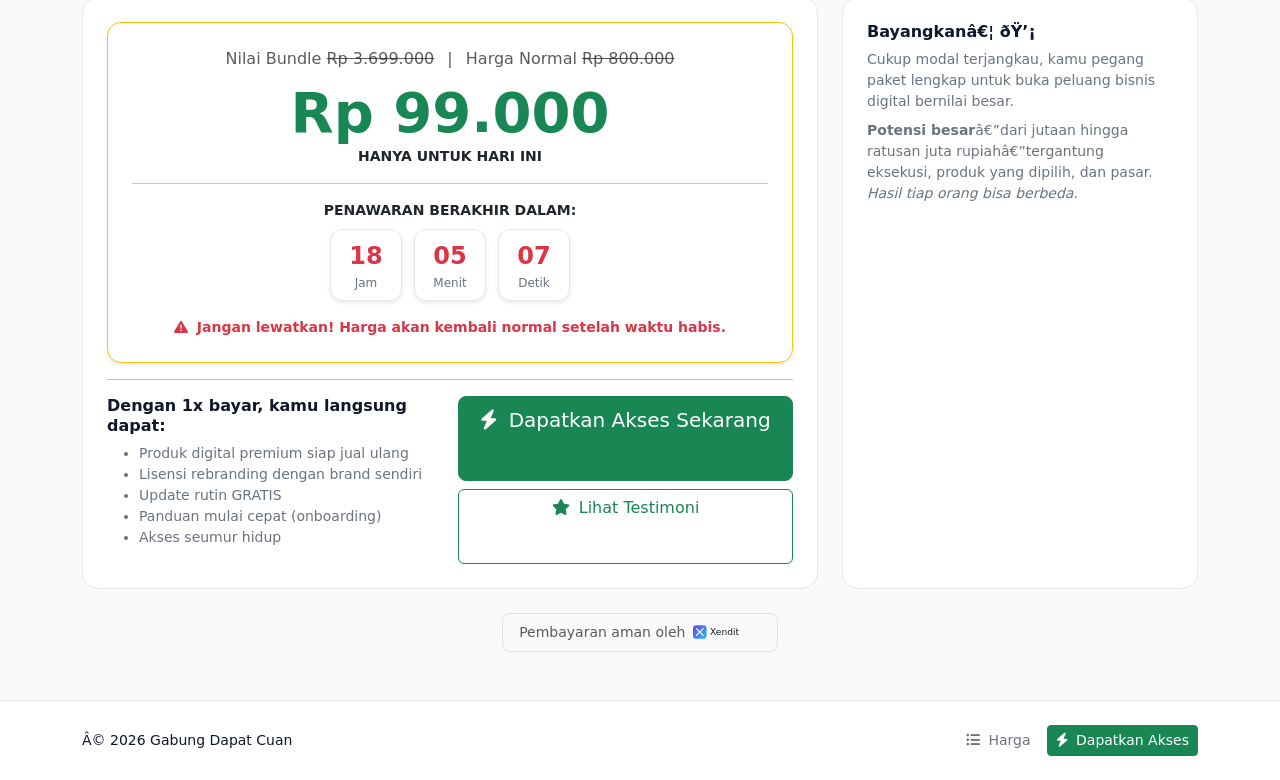
==== commit 11928137: "Update index.html" ====
--- a/index.html
+++ b/index.html
@@ -8,7 +8,23 @@
        - Meta Pixel: assets/pixel.js (pakai CONFIG.PIXEL_ID)
        - JSON-LD: placeholder #schema-product → diisi app.js
        ======================================================================= -->
-
+<!-- Meta Pixel Code -->
+<script>
+!function(f,b,e,v,n,t,s)
+{if(f.fbq)return;n=f.fbq=function(){n.callMethod?
+n.callMethod.apply(n,arguments):n.queue.push(arguments)};
+if(!f._fbq)f._fbq=n;n.push=n;n.loaded=!0;n.version='2.0';
+n.queue=[];t=b.createElement(e);t.async=!0;
+t.src=v;s=b.getElementsByTagName(e)[0];
+s.parentNode.insertBefore(t,s)}(window, document,'script',
+'https://connect.facebook.net/en_US/fbevents.js');
+fbq('init', '1101231165101521');
+fbq('track', 'PageView');
+</script>
+<noscript><img height="1" width="1" style="display:none"
+src="https://www.facebook.com/tr?id=1101231165101521&ev=PageView&noscript=1"
+/></noscript>
+<!-- End Meta Pixel Code -->
   <meta charset="utf-8" />
   <title>Gabung Dapat Cuan — 10JT+ Produk Digital Siap Jual (PLR/MRR)</title>
   <meta name="viewport" content="width=device-width, initial-scale=1" />
@@ -869,3 +885,4 @@
 
 
 
+
